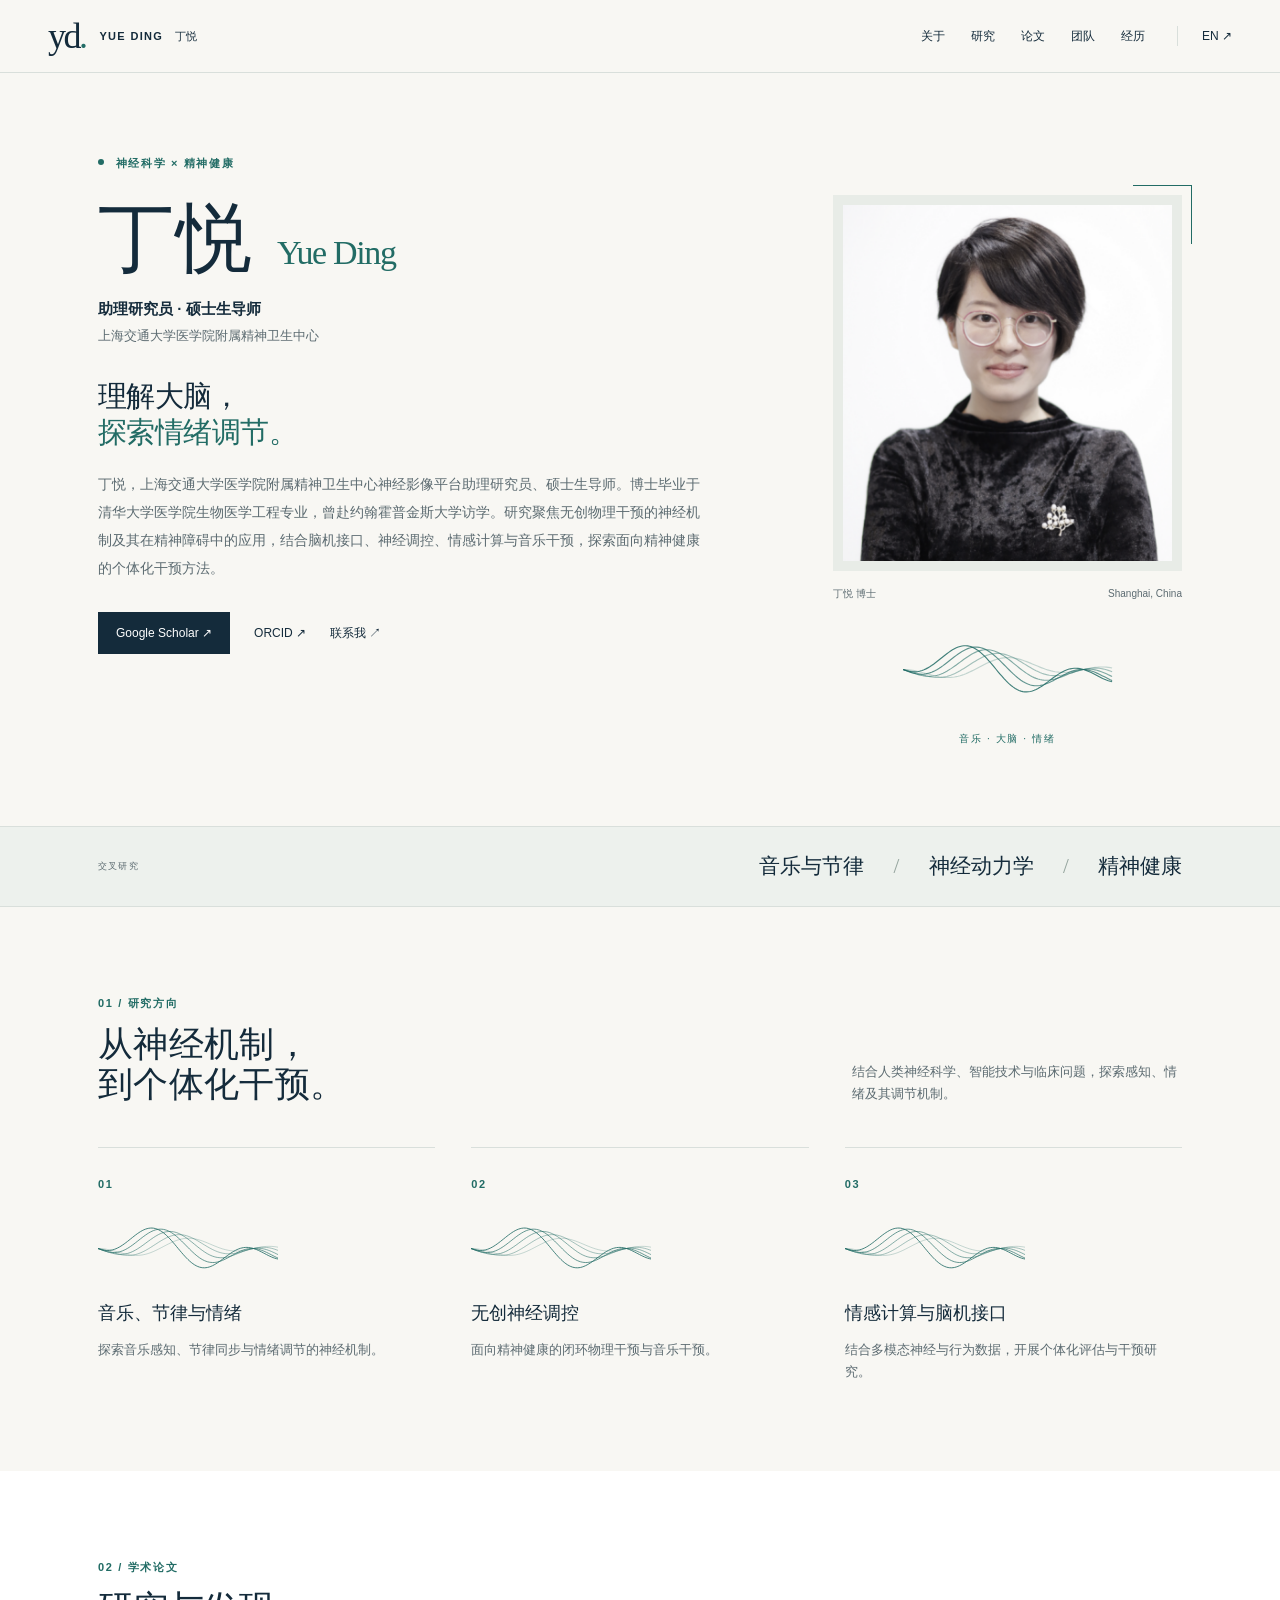
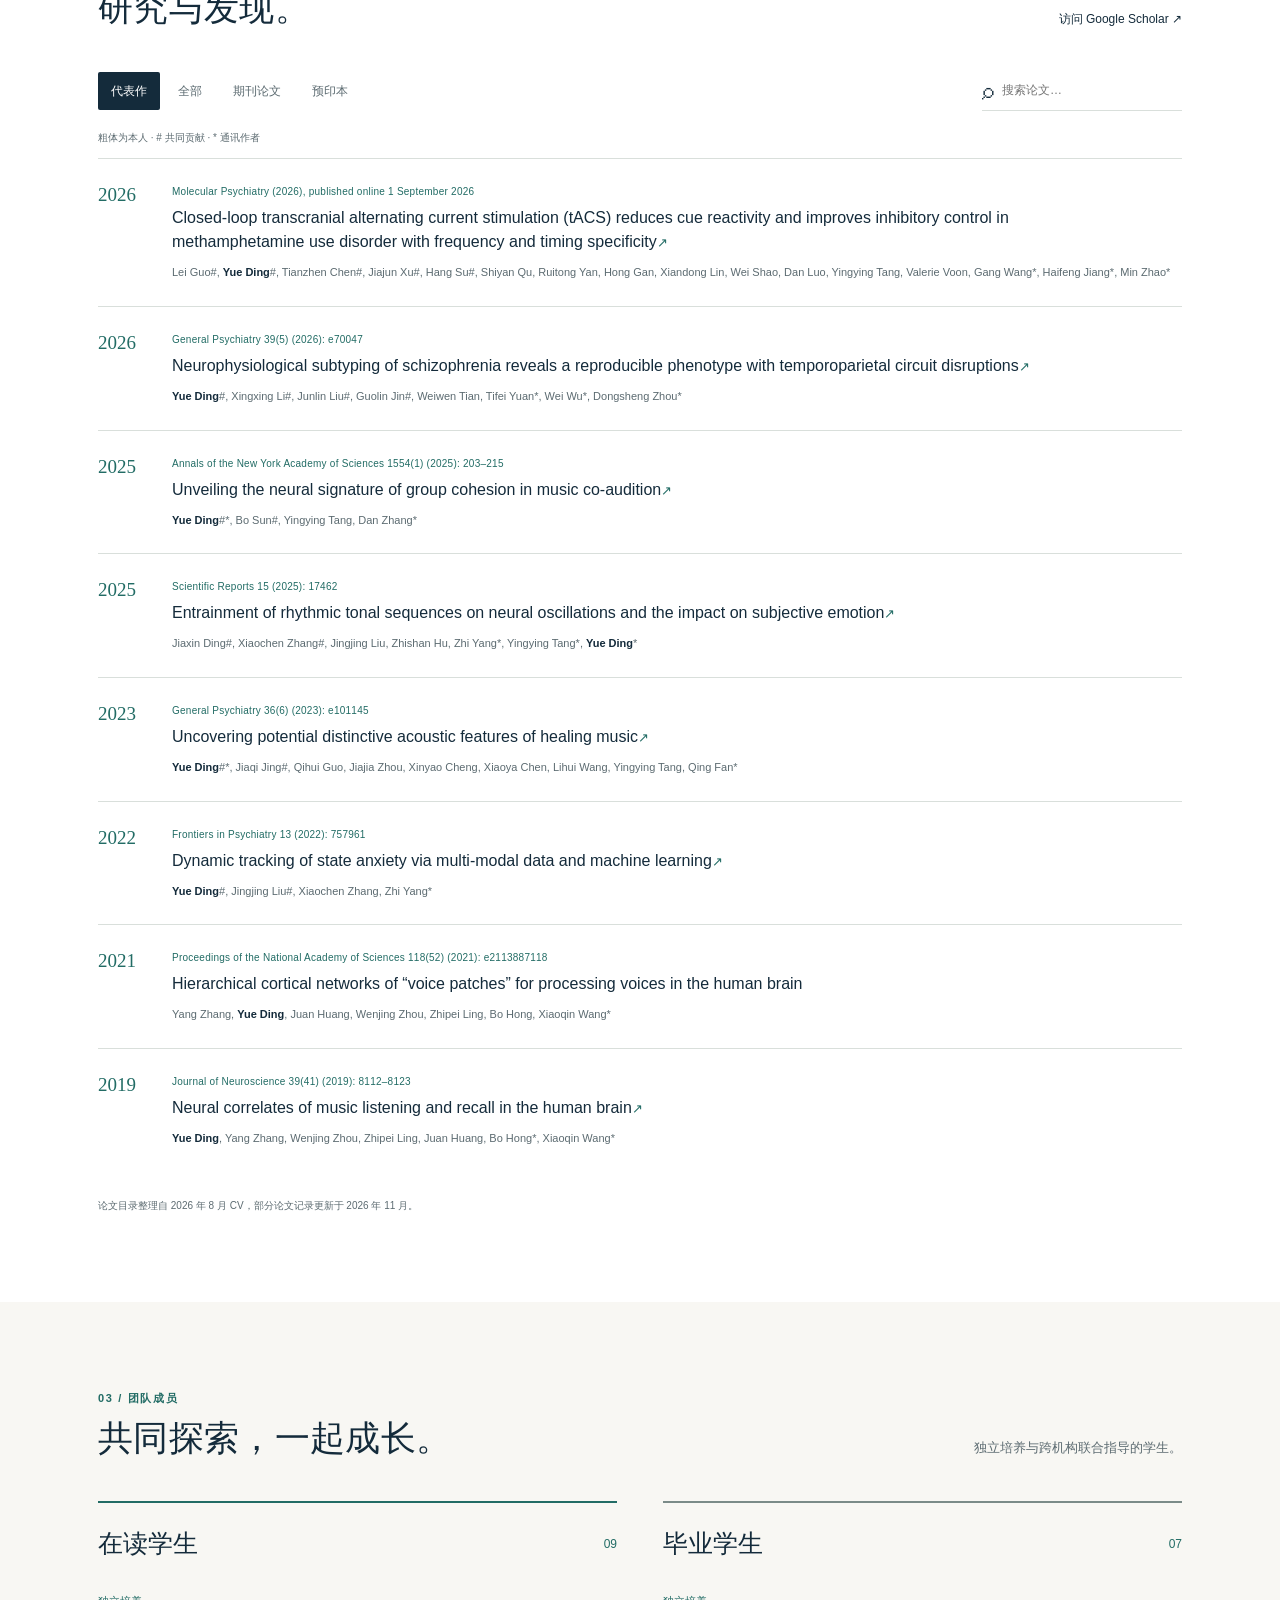
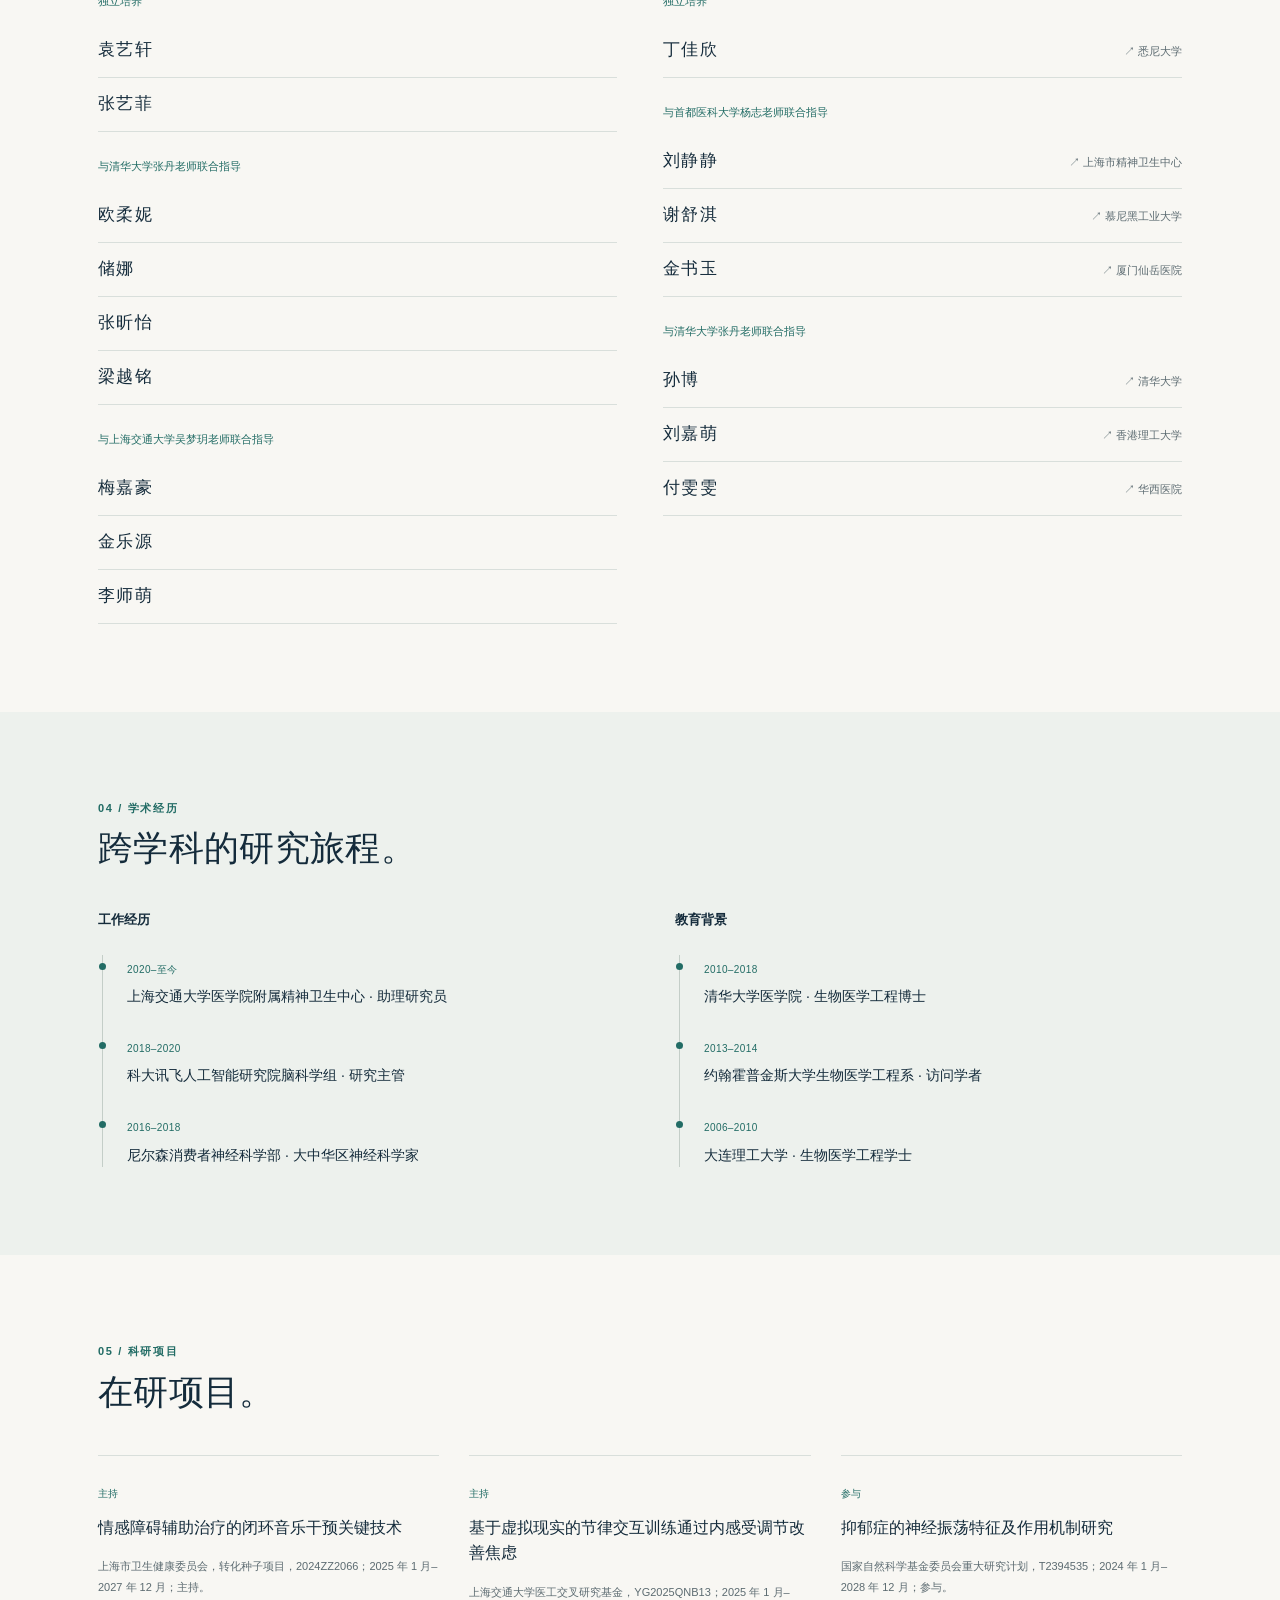
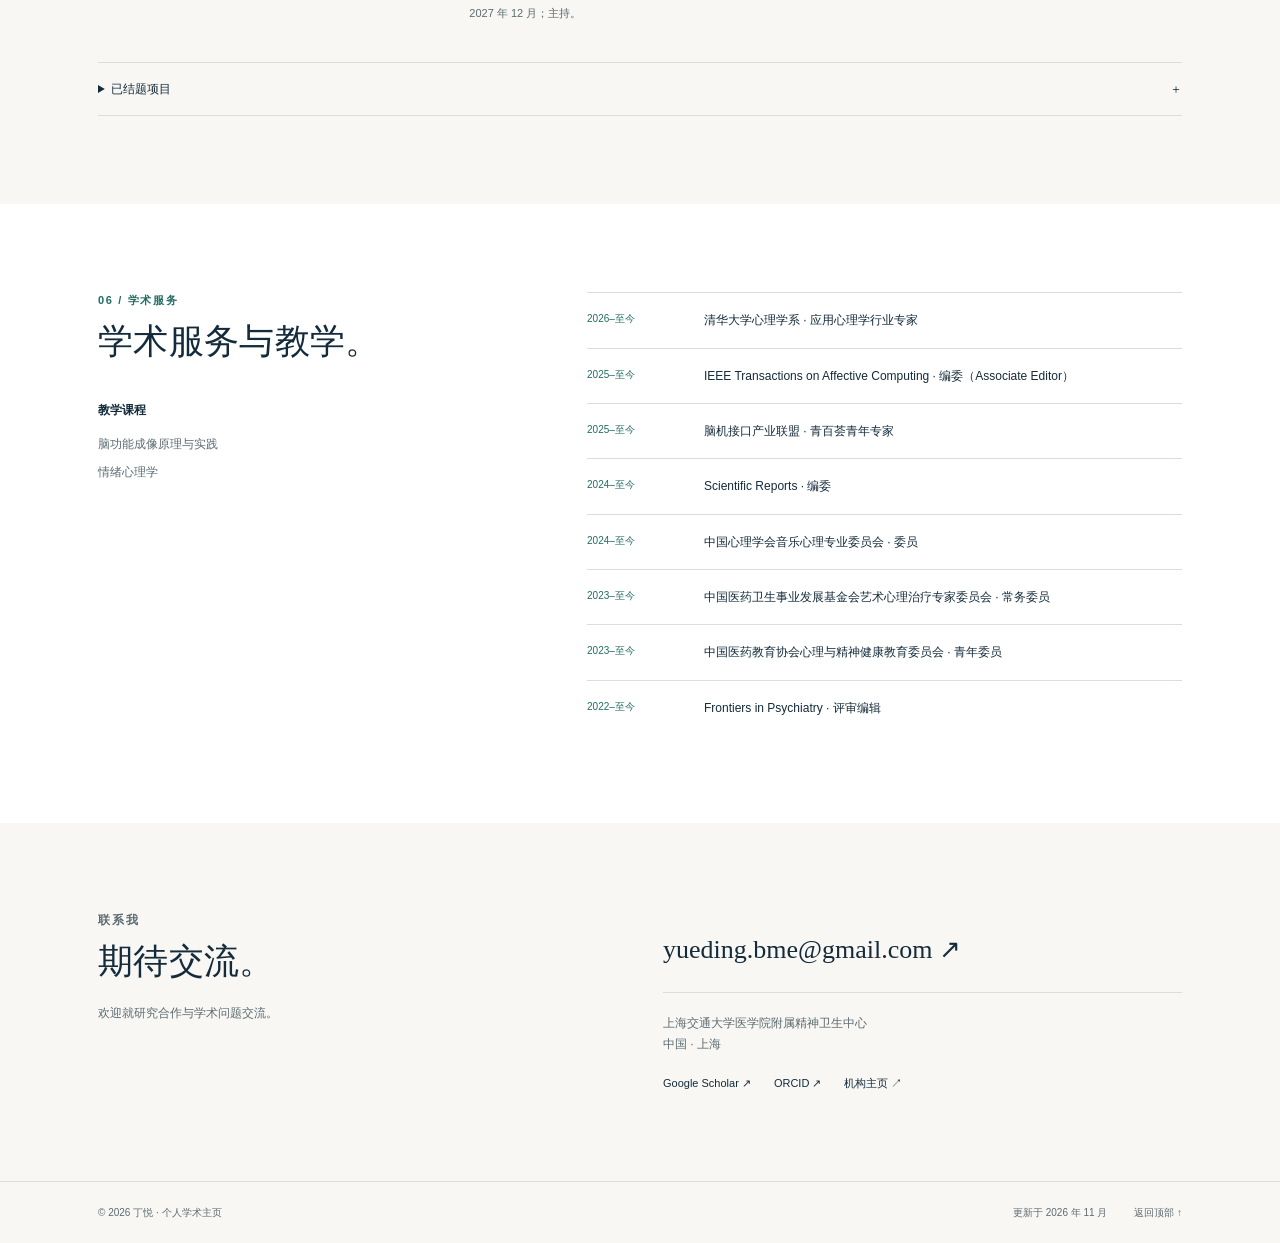
==== zh.html @ 7aea19d3 "Build bilingual academic homepage for Yue Ding" ====
<!doctype html>
<html lang="zh-CN">
<head><meta charset="utf-8"><meta name="viewport" content="width=device-width, initial-scale=1"><meta name="color-scheme" content="light">
<title>丁悦 · 神经科学与精神健康</title>
<meta name="description" content="丁悦，上海交通大学医学院附属精神卫生中心助理研究员、硕士生导师。研究音乐干预、神经调控、情感计算与精神健康。"><meta property="og:title" content="Yue Ding 丁悦 · Neuroscience & Mental Health"><meta property="og:description" content="丁悦，上海交通大学医学院附属精神卫生中心助理研究员、硕士生导师。研究音乐干预、神经调控、情感计算与精神健康。"><meta property="og:type" content="website"><meta property="og:image" content="https://freyating.github.io/assets/portrait.png">
<link rel="canonical" href="https://freyating.github.io/zh.html"><link rel="alternate" hreflang="en" href="https://freyating.github.io/"><link rel="alternate" hreflang="zh-CN" href="https://freyating.github.io/zh.html"><link rel="icon" href="assets/favicon.svg" type="image/svg+xml"><link rel="stylesheet" href="styles.css"><script src="app.js" defer></script></head>
<body><a class="skip" href="#main">跳转到正文</a>
<header class="site-header"><div class="header-inner"><a href="#" class="brand" aria-label="Yue Ding home"><span class="brand-symbol" aria-hidden="true">yd<span>.</span></span><span>YUE DING <span class="brand-cn" lang="zh-CN">丁悦</span></span></a><nav aria-label="主导航"><a href="#about">关于</a><a href="#research">研究</a><a href="#publications">论文</a><a href="#group">团队</a><a href="#experience">经历</a></nav><a class="language" href="index.html" lang="en" aria-label="切换至英文">EN <span aria-hidden="true">↗</span></a></div></header>
<main id="main"><section class="hero wrap" id="about"><div class="hero-copy"><p class="eyebrow"><span class="small-dot"></span> 神经科学 × 精神健康</p><h1>丁悦<span class="name-cn">Yue Ding</span></h1><p class="role">助理研究员 · 硕士生导师</p><p class="affiliation">上海交通大学医学院附属精神卫生中心</p><p class="hero-statement">理解大脑，<br><em>探索情绪调节。</em></p><p class="intro">丁悦，上海交通大学医学院附属精神卫生中心神经影像平台助理研究员、硕士生导师。博士毕业于清华大学医学院生物医学工程专业，曾赴约翰霍普金斯大学访学。研究聚焦无创物理干预的神经机制及其在精神障碍中的应用，结合脑机接口、神经调控、情感计算与音乐干预，探索面向精神健康的个体化干预方法。</p><div class="hero-links"><a class="button primary" href="https://scholar.google.com.hk/citations?user=dxGB4PkAAAAJ&amp;hl=zh-CN" target="_blank" rel="noopener noreferrer">Google Scholar<span aria-hidden="true"> ↗</span></a><a class="text-link" href="https://orcid.org/0000-0003-3662-8265" target="_blank" rel="noopener noreferrer">ORCID<span aria-hidden="true"> ↗</span></a><a class="text-link" href="#contact">联系我 <span aria-hidden="true">↗</span></a></div></div><div class="portrait-column"><div class="portrait-frame"><img src="assets/portrait.png" alt="丁悦个人照片" width="410" height="389" fetchpriority="high"></div><div class="portrait-caption"><span>丁悦 博士</span><span>Shanghai, China</span></div><div class="hero-wave"><svg viewBox="0 0 220 100" fill="none" stroke="currentColor" stroke-width="1.2" aria-hidden="true"><polyline points="0,50.0 2,50.03577720771514 4,50.14253424051206 6,50.31855533229557 8,50.561007447156705 10,50.86597976100986 12,51.22853818170181 14,51.642794165685345 16,52.1019868947259 18,52.59857769417406 20,53.1243554075545 22,53.67055129285339 24,54.2279618759554 26,54.78707808794984 28,55.3382189269672 30,55.87166782298942 32,56.377809846544864 34,56.847267889861804 36,57.27103596208208 38,57.64060777835515 40,57.94809888552672 42,58.18636065385694 44,58.349084573577755 46,58.430895425650796 48,58.427432046048516 50,58.335414570226675 52,58.1526972269199 54,57.87830594550742 56,57.512460246322874 58,57.05657909564478 60,56.513270623830536 62,55.886305823213476 64,55.1805765590172 66,54.402038438724105 68,53.55763929019261 70,52.65523419357846 72,51.703488194143965 74,50.711767989871014 76,49.69002403717041 78,48.648664647881006 80,47.598423759416846 82,46.550224145878595 84,45.51503790003288 86,44.50374605343779 88,43.526999214148326 90,42.59508108820619 92,41.71777671268141 94,40.90424716490785 96,40.16291242559328 98,39.50134396386286 100,38.92616848149377 102,38.44298410338748 104,38.05629013373513 106,37.76943131462697 108,37.584557328509156 110,37.50259808054215 112,37.5232550843414 114,37.645009057656715 116,37.86514361620633 118,38.179784737076425 120,38.58395545075884 122,39.07164501590026 124,39.63589163594634 126,40.26887759471972 128,40.96203552103323 130,41.70616434296559 132,42.491553362437344 134,43.30811277197447 136,44.14550884950701 138,44.9933020048797 140,45.84108581429167 142,46.67862516663453 144,47.4959916588281 146,48.283694415577536 148,49.032804571975625 150,49.7350717441923 152,50.38303092295338 154,50.97009835512789 156,51.49065512874712 158,51.94011734413771 160,52.314991936295804 162,52.61291740869039 164,52.83268894371803 166,52.97426756726075 168,53.03877326135107 170,53.02846213688876 172,52.9466879947323 174,52.79784881537391 176,52.58731892193102 178,52.32136775558007 180,52.00706638418749 182,51.65218303129973 184,51.26506906158456 186,50.854536988254104 188,50.42973217619319 190,50.0 192,49.574750277761964 194,49.16332083830449 196,48.77484209136377 198,48.418104456488585 200,48.10143046765538 202,47.83255330711078 204,47.618503434696386 206,47.46550486904336 208,47.378882546036685 210,47.36298202961531 212,47.421102682329135 214,47.555445220389025 216,47.76707438269372 218,48.055897238142165 220,48.42065744322146" opacity="0.25"/><polyline points="0,50.0 2,50.332656952637926 4,50.738025287404525 6,51.20786554482622 8,51.73287760056223 10,52.30283396528468 12,52.906726092114944 14,53.532921691529 16,54.16933090356331 18,54.80357905622688 20,55.42318364889116 22,56.015733141312865 24,56.569065103631544 26,57.071441290521285 28,57.51171724355798 30,57.87950409924072 32,58.16532038498484 34,58.36073172036866 36,58.45847650413965 38,58.45257585676083 40,58.33842630104494 42,58.11287389680168 44,57.774268796256216 46,57.322499451888895 48,56.759005983713095 50,56.08677249512315 52,55.310298411488574 54,54.43554919978675 56,53.46988710690779 58,52.42198282505093 60,51.30170925119562 62,50.120018750472774 64,48.88880555709328 66,47.62075514828134 68,46.32918260367815 70,45.02786211252669 72,43.73084991159322 74,42.45230302658985 76,41.20629624761672 78,40.00663979405855 80,38.866700116109605 82,37.79922623877018 84,36.816183980315614 86,35.928600271880946 88,35.14641966935295 90,34.47837498504758 92,33.93187377688669 94,33.51290221953833 96,33.22594764813237 98,33.073940813869996 100,33.05821862550816 102,33.178507874906806 104,33.43293016230574 106,33.81802795157027 108,34.32881140116846 110,34.9588253369655 112,35.70023546182259 114,36.54393263813519 116,37.4796538363378 118,38.496118118325086 120,39.581175822723345 122,40.721968941720114 124,41.90510052911933 126,43.11681085846229 128,44.3431579600713 130,45.570200107948594 132,46.78417780237839 134,47.97169280217089 136,49.119881801640354 138,50.216582421066256 140,51.2504892845462 142,52.2112980943853 144,53.08983577464746 146,53.87817494600279 148,54.56973120697542 150,55.15934193024346 152,55.64332553360294 154,56.01952045018355 156,56.287303297906554 158,56.447586030276085 160,56.502792135574055 162,56.45681223552855 164,56.3149397137005 166,56.083787274403974 168,55.77118559128024 170,55.38606544718643 172,54.938324990554804 174,54.43868393480249 176,53.898526703997995 178,53.32973667743021 180,52.74452380595471 182,52.15524796238544 184,51.574240445548 186,51.0136260821374 188,50.48514836189981 190,50.0 192,49.56866124631133 194,49.20074815577666 196,48.904872898368424 198,48.68851802336137 200,48.557926402841126 202,48.5180083661782 204,48.57226730348584 206,48.72274476501982 208,48.969985818467244 210,49.3130251507004 212,49.74939411857079 214,50.2751486685068 216,50.88491776091452 218,51.57197165650871 220,52.32830915149771" opacity="0.4"/><polyline points="0,50.0 2,50.64286044915858 4,51.324208588200676 6,52.029461784427774 8,52.743608213964 10,53.451423844873865 12,54.13769252436066 14,54.78742615585333 16,55.38608195007654 18,55.91977377339458 20,56.37547469629557 22,56.741207963761084 24,57.006223765840325 26,57.16115937889795 28,57.198180473130314 30,57.111101636999116 32,56.895484450761806 34,56.548711745473796 36,56.070037006580506 38,55.46060821813845 40,54.723465790242386 42,53.8635145636987 44,52.88747023761508 46,51.80378091261118 48,50.62252478009738 50,49.355285311942595 52,48.01500561047428 54,46.61582386198264 56,45.17289209390235 58,43.70218066313551 60,42.22027109748118 62,40.74414007121263 64,39.29093741733689 66,37.87776116133527 68,36.52143260309889 70,35.238274474770776 72,34.04389516226648 74,32.95298189790552 76,31.97910571192899 78,31.13454077331918 80,30.43010055740126 82,29.87499305180001 84,29.476696956500593 86,29.240860551478626 88,29.171224600436823 90,29.2695703357361 92,29.53569323201097 94,29.96740292877652 96,30.560549310262054 98,31.309074398504386 100,32.20508936816432 102,33.23897565329282 104,34.399508791941514 106,35.67400334847119 108,37.04847696979975 110,38.50783137448125 112,40.03604784589942 114,41.61639460607049 116,43.23164328721041 118,44.864291596486794 120,46.49678918688946 122,48.111763705025986 124,49.69224398545037 126,51.22187740087583 128,52.68513845776463 130,54.06752584624318 132,55.355745310440945 134,56.53787589806461 136,57.60351737368694 138,58.54391683579739 140,59.35207285966443 142,60.02281579268367 144,60.552863152005884 146,60.94084941147919 148,61.18732981173736 150,61.29475817892654 152,61.26743908932478 154,61.11145506421333 156,60.83456981710829 158,60.44610889928285 160,59.95681939502529 162,59.378710601149834 164,58.724877882077124 166,58.00931211885449 168,57.24669736472203 170,56.45219947862101 172,55.64124862924057 174,54.829318644167586 176,54.03170622033727 178,53.26331301271711 180,52.53843357798694 182,51.87055206945064 184,51.27215045962296 186,50.75453090950263 188,50.32765471060511 190,50.0 192,49.778440192939 194,49.66814479563518 196,49.672503956184194 198,49.79307778862868 200,50.02957116813539 202,50.37983434874509 204,50.83988940386348 206,51.40398213834527 208,52.064658774443686 210,52.812866376747834 212,53.63807565808034 214,54.52842450355383 216,55.470880267718044 218,56.45141864379419 220,57.45521667785808" opacity="0.55"/><polyline points="0,50.0 2,50.81568978279968 4,51.602574156333525 6,52.34316984902648 8,53.02068220961847 10,53.61924961466398 12,54.124175047998456 14,54.52214167520786 16,54.80140945336762 18,54.95199007371136 20,54.96579782896279 22,54.83677432383341 24,54.56098530223015 26,54.13668824322186 28,53.56436977465692 30,52.84675236313158 32,51.988770156230416 34,50.99751427194578 36,49.88214824525898 38,48.65379474740855 40,47.325395083889624 42,45.91154334743199 44,44.42829744707773 46,42.89296954935195 48,41.323898748123064 50,39.74020902228179 52,38.161555741541925 54,36.60786413775291 56,35.0990632699837 58,33.65481907478255 60,32.29427010757922 62,31.03576954697054 64,29.896636951076623 66,28.89292312538388 68,28.039191286253523 70,27.348317485936366 72,26.83131300644661 74,26.497171134500455 76,26.352740401910367 78,26.40262601977304 80,26.64912085531229 82,27.092166902467756 84,27.72934778663539 86,28.555912425918162 88,29.56482955148996 90,30.74687237388644 92,32.09073227583858 94,33.58316002114914 96,35.20913259836853 98,36.95204347266989 100,38.79391370402097 102,40.71562110876833 104,42.69714439888638 106,44.717819031682154 108,46.75660134541188 110,48.79233744518243 112,50.804033240180715 114,52.77112201855202 116,54.67372598033147 118,56.49290823125645 120,58.21091186993727 122,59.81138297598045 124,61.27957452487314 126,62.60252851379478 128,63.76923387752532 130,64.77075810127495 132,65.60035079313457 134,66.25351785812293 136,66.72806531335118 138,67.02411219426163 140,67.14407241966855 142,67.09260590278322 144,66.87653961086778 146,66.50475968201094 148,65.98807609826424 150,65.33906178473158 152,64.571868349161 154,63.70202099147664 156,62.74619539325508 158,61.72197963959752 160,60.647624426901565 162,59.541784966975456 164,58.42325810864366 166,57.31071826097191 168,56.22245571664418 170,55.17612093966247 172,54.18847829888393 174,53.275172599081 176,52.450511585971476 178,51.72726738339434 180,51.116499562461996 182,50.62740224760251 184,50.26717733691448 186,50.040935558628256 188,49.9516267065207 190,50.0 192,50.18459510464318 194,50.50176393178513 196,50.945722916976734 198,51.508635062424034 200,52.18072062350861 202,52.950394929659076 204,53.80443146047552 206,54.72814795410799 208,55.7056130111162 210,56.719870377642486 212,57.75317785049976 214,58.78725754698179 216,59.803554126551326 218,60.78349744216638 220,61.70876603734894" opacity="0.7"/><polyline points="0,50.0 2,50.72555799008822 4,51.3409933359748 6,51.83186454984027 8,52.18568482887874 10,52.392105815002274 12,52.4430716959436 14,52.332941526633974 16,52.058578081747754 18,51.61940200526663 20,51.01741049466004 22,50.25716023941596 24,49.34571481965537 26,48.29255725384301 28,47.10946885861771 30,45.810376042088905 32,44.411167088369936 34,42.92948139973356 36,41.38447403804165 38,39.79655874393547 40,38.18713290611006 42,36.578288199851684 44,34.99251081054467 46,33.45237530138664 48,31.980236273139337 50,30.597921996181455 52,29.326434170974082 54,28.185657892619165 56,27.19408575956871 58,26.368559877557566 60,25.724035270035724 62,25.27336791900764 64,25.02713032912933 66,24.99345713764307 68,25.177922888251207 70,25.583453653812672 72,26.21027373664702 74,27.05588820241896 76,28.11510152044488 78,29.380072096347373 80,30.840401998868927 82,32.48326070788916 84,34.29354125169479 86,36.254046664534656 88,38.345704286365475 90,40.547805050991826 92,42.838264571609024 94,45.19390253862823 96,47.59073669758238 98,50.004287478217655 100,52.40988920223025 102,54.78300370845548 104,57.099532201854224 106,59.336121156807536 108,61.47045818569986 110,63.48155391945275 112,65.35000613572845 114,67.0582426104005 116,68.59073945533831 118,69.934212036686 120,71.07777593815422 122,72.01307583837504 124,72.73438060462149 126,73.23864336130552 128,73.52552576446891 130,73.59738619657587 132,73.45923208276824 134,73.1186370137705 136,72.58562383528243 138,71.87251532255515 140,70.99375449570331 142,69.96569704025683 144,68.80637867296703 146,67.5352606298794 148,66.1729567476128 150,64.74094585566729 152,63.26127339408846 154,61.756246314287615 156,60.24812540932102 158,58.75881925227428 160,57.309583897150006 162,55.92073241615037 164,54.6113582115791 166,53.39907585160165 168,52.29978293936074 170,51.32744623770102 172,50.49391494090318 174,49.80876361484896 176,49.27916692295006 178,48.90980782244899 180,48.702820460202204 182,48.65776852495796 184,48.77165933083691 186,49.0389934207473 188,49.4518489954026 190,50.0 192,50.671066242880485 194,51.450693484824846 196,52.32276102994737 198,53.26961397495335 200,54.27231693789649 202,55.31092579505595 204,56.36477370911414 206,57.41276753677937 208,58.433690562009104 210,59.40650741397263 212,60.31066699802904 214,61.12639929370852 216,61.83500195562594 218,62.419112790321506 220,62.862964372358114" opacity="0.85"/></svg><span>音乐 · 大脑 · 情绪</span></div></div></section>
<div class="research-strip"><div class="wrap"><span>交叉研究</span><p>音乐与节律<i> / </i>神经动力学<i> / </i>精神健康</p></div></div>
<section id="research" class="section wrap"><div class="section-heading"><div><p class="eyebrow">01 / 研究方向</p><h2>从神经机制，<br>到个体化干预。</h2></div><p>结合人类神经科学、智能技术与临床问题，探索感知、情绪及其调节机制。</p></div><div class="themes"><article class="theme"><span class="eyebrow">01</span><svg viewBox="0 0 220 100" fill="none" stroke="currentColor" stroke-width="1.2" aria-hidden="true"><polyline points="0,50.0 2,50.03577720771514 4,50.14253424051206 6,50.31855533229557 8,50.561007447156705 10,50.86597976100986 12,51.22853818170181 14,51.642794165685345 16,52.1019868947259 18,52.59857769417406 20,53.1243554075545 22,53.67055129285339 24,54.2279618759554 26,54.78707808794984 28,55.3382189269672 30,55.87166782298942 32,56.377809846544864 34,56.847267889861804 36,57.27103596208208 38,57.64060777835515 40,57.94809888552672 42,58.18636065385694 44,58.349084573577755 46,58.430895425650796 48,58.427432046048516 50,58.335414570226675 52,58.1526972269199 54,57.87830594550742 56,57.512460246322874 58,57.05657909564478 60,56.513270623830536 62,55.886305823213476 64,55.1805765590172 66,54.402038438724105 68,53.55763929019261 70,52.65523419357846 72,51.703488194143965 74,50.711767989871014 76,49.69002403717041 78,48.648664647881006 80,47.598423759416846 82,46.550224145878595 84,45.51503790003288 86,44.50374605343779 88,43.526999214148326 90,42.59508108820619 92,41.71777671268141 94,40.90424716490785 96,40.16291242559328 98,39.50134396386286 100,38.92616848149377 102,38.44298410338748 104,38.05629013373513 106,37.76943131462697 108,37.584557328509156 110,37.50259808054215 112,37.5232550843414 114,37.645009057656715 116,37.86514361620633 118,38.179784737076425 120,38.58395545075884 122,39.07164501590026 124,39.63589163594634 126,40.26887759471972 128,40.96203552103323 130,41.70616434296559 132,42.491553362437344 134,43.30811277197447 136,44.14550884950701 138,44.9933020048797 140,45.84108581429167 142,46.67862516663453 144,47.4959916588281 146,48.283694415577536 148,49.032804571975625 150,49.7350717441923 152,50.38303092295338 154,50.97009835512789 156,51.49065512874712 158,51.94011734413771 160,52.314991936295804 162,52.61291740869039 164,52.83268894371803 166,52.97426756726075 168,53.03877326135107 170,53.02846213688876 172,52.9466879947323 174,52.79784881537391 176,52.58731892193102 178,52.32136775558007 180,52.00706638418749 182,51.65218303129973 184,51.26506906158456 186,50.854536988254104 188,50.42973217619319 190,50.0 192,49.574750277761964 194,49.16332083830449 196,48.77484209136377 198,48.418104456488585 200,48.10143046765538 202,47.83255330711078 204,47.618503434696386 206,47.46550486904336 208,47.378882546036685 210,47.36298202961531 212,47.421102682329135 214,47.555445220389025 216,47.76707438269372 218,48.055897238142165 220,48.42065744322146" opacity="0.25"/><polyline points="0,50.0 2,50.332656952637926 4,50.738025287404525 6,51.20786554482622 8,51.73287760056223 10,52.30283396528468 12,52.906726092114944 14,53.532921691529 16,54.16933090356331 18,54.80357905622688 20,55.42318364889116 22,56.015733141312865 24,56.569065103631544 26,57.071441290521285 28,57.51171724355798 30,57.87950409924072 32,58.16532038498484 34,58.36073172036866 36,58.45847650413965 38,58.45257585676083 40,58.33842630104494 42,58.11287389680168 44,57.774268796256216 46,57.322499451888895 48,56.759005983713095 50,56.08677249512315 52,55.310298411488574 54,54.43554919978675 56,53.46988710690779 58,52.42198282505093 60,51.30170925119562 62,50.120018750472774 64,48.88880555709328 66,47.62075514828134 68,46.32918260367815 70,45.02786211252669 72,43.73084991159322 74,42.45230302658985 76,41.20629624761672 78,40.00663979405855 80,38.866700116109605 82,37.79922623877018 84,36.816183980315614 86,35.928600271880946 88,35.14641966935295 90,34.47837498504758 92,33.93187377688669 94,33.51290221953833 96,33.22594764813237 98,33.073940813869996 100,33.05821862550816 102,33.178507874906806 104,33.43293016230574 106,33.81802795157027 108,34.32881140116846 110,34.9588253369655 112,35.70023546182259 114,36.54393263813519 116,37.4796538363378 118,38.496118118325086 120,39.581175822723345 122,40.721968941720114 124,41.90510052911933 126,43.11681085846229 128,44.3431579600713 130,45.570200107948594 132,46.78417780237839 134,47.97169280217089 136,49.119881801640354 138,50.216582421066256 140,51.2504892845462 142,52.2112980943853 144,53.08983577464746 146,53.87817494600279 148,54.56973120697542 150,55.15934193024346 152,55.64332553360294 154,56.01952045018355 156,56.287303297906554 158,56.447586030276085 160,56.502792135574055 162,56.45681223552855 164,56.3149397137005 166,56.083787274403974 168,55.77118559128024 170,55.38606544718643 172,54.938324990554804 174,54.43868393480249 176,53.898526703997995 178,53.32973667743021 180,52.74452380595471 182,52.15524796238544 184,51.574240445548 186,51.0136260821374 188,50.48514836189981 190,50.0 192,49.56866124631133 194,49.20074815577666 196,48.904872898368424 198,48.68851802336137 200,48.557926402841126 202,48.5180083661782 204,48.57226730348584 206,48.72274476501982 208,48.969985818467244 210,49.3130251507004 212,49.74939411857079 214,50.2751486685068 216,50.88491776091452 218,51.57197165650871 220,52.32830915149771" opacity="0.4"/><polyline points="0,50.0 2,50.64286044915858 4,51.324208588200676 6,52.029461784427774 8,52.743608213964 10,53.451423844873865 12,54.13769252436066 14,54.78742615585333 16,55.38608195007654 18,55.91977377339458 20,56.37547469629557 22,56.741207963761084 24,57.006223765840325 26,57.16115937889795 28,57.198180473130314 30,57.111101636999116 32,56.895484450761806 34,56.548711745473796 36,56.070037006580506 38,55.46060821813845 40,54.723465790242386 42,53.8635145636987 44,52.88747023761508 46,51.80378091261118 48,50.62252478009738 50,49.355285311942595 52,48.01500561047428 54,46.61582386198264 56,45.17289209390235 58,43.70218066313551 60,42.22027109748118 62,40.74414007121263 64,39.29093741733689 66,37.87776116133527 68,36.52143260309889 70,35.238274474770776 72,34.04389516226648 74,32.95298189790552 76,31.97910571192899 78,31.13454077331918 80,30.43010055740126 82,29.87499305180001 84,29.476696956500593 86,29.240860551478626 88,29.171224600436823 90,29.2695703357361 92,29.53569323201097 94,29.96740292877652 96,30.560549310262054 98,31.309074398504386 100,32.20508936816432 102,33.23897565329282 104,34.399508791941514 106,35.67400334847119 108,37.04847696979975 110,38.50783137448125 112,40.03604784589942 114,41.61639460607049 116,43.23164328721041 118,44.864291596486794 120,46.49678918688946 122,48.111763705025986 124,49.69224398545037 126,51.22187740087583 128,52.68513845776463 130,54.06752584624318 132,55.355745310440945 134,56.53787589806461 136,57.60351737368694 138,58.54391683579739 140,59.35207285966443 142,60.02281579268367 144,60.552863152005884 146,60.94084941147919 148,61.18732981173736 150,61.29475817892654 152,61.26743908932478 154,61.11145506421333 156,60.83456981710829 158,60.44610889928285 160,59.95681939502529 162,59.378710601149834 164,58.724877882077124 166,58.00931211885449 168,57.24669736472203 170,56.45219947862101 172,55.64124862924057 174,54.829318644167586 176,54.03170622033727 178,53.26331301271711 180,52.53843357798694 182,51.87055206945064 184,51.27215045962296 186,50.75453090950263 188,50.32765471060511 190,50.0 192,49.778440192939 194,49.66814479563518 196,49.672503956184194 198,49.79307778862868 200,50.02957116813539 202,50.37983434874509 204,50.83988940386348 206,51.40398213834527 208,52.064658774443686 210,52.812866376747834 212,53.63807565808034 214,54.52842450355383 216,55.470880267718044 218,56.45141864379419 220,57.45521667785808" opacity="0.55"/><polyline points="0,50.0 2,50.81568978279968 4,51.602574156333525 6,52.34316984902648 8,53.02068220961847 10,53.61924961466398 12,54.124175047998456 14,54.52214167520786 16,54.80140945336762 18,54.95199007371136 20,54.96579782896279 22,54.83677432383341 24,54.56098530223015 26,54.13668824322186 28,53.56436977465692 30,52.84675236313158 32,51.988770156230416 34,50.99751427194578 36,49.88214824525898 38,48.65379474740855 40,47.325395083889624 42,45.91154334743199 44,44.42829744707773 46,42.89296954935195 48,41.323898748123064 50,39.74020902228179 52,38.161555741541925 54,36.60786413775291 56,35.0990632699837 58,33.65481907478255 60,32.29427010757922 62,31.03576954697054 64,29.896636951076623 66,28.89292312538388 68,28.039191286253523 70,27.348317485936366 72,26.83131300644661 74,26.497171134500455 76,26.352740401910367 78,26.40262601977304 80,26.64912085531229 82,27.092166902467756 84,27.72934778663539 86,28.555912425918162 88,29.56482955148996 90,30.74687237388644 92,32.09073227583858 94,33.58316002114914 96,35.20913259836853 98,36.95204347266989 100,38.79391370402097 102,40.71562110876833 104,42.69714439888638 106,44.717819031682154 108,46.75660134541188 110,48.79233744518243 112,50.804033240180715 114,52.77112201855202 116,54.67372598033147 118,56.49290823125645 120,58.21091186993727 122,59.81138297598045 124,61.27957452487314 126,62.60252851379478 128,63.76923387752532 130,64.77075810127495 132,65.60035079313457 134,66.25351785812293 136,66.72806531335118 138,67.02411219426163 140,67.14407241966855 142,67.09260590278322 144,66.87653961086778 146,66.50475968201094 148,65.98807609826424 150,65.33906178473158 152,64.571868349161 154,63.70202099147664 156,62.74619539325508 158,61.72197963959752 160,60.647624426901565 162,59.541784966975456 164,58.42325810864366 166,57.31071826097191 168,56.22245571664418 170,55.17612093966247 172,54.18847829888393 174,53.275172599081 176,52.450511585971476 178,51.72726738339434 180,51.116499562461996 182,50.62740224760251 184,50.26717733691448 186,50.040935558628256 188,49.9516267065207 190,50.0 192,50.18459510464318 194,50.50176393178513 196,50.945722916976734 198,51.508635062424034 200,52.18072062350861 202,52.950394929659076 204,53.80443146047552 206,54.72814795410799 208,55.7056130111162 210,56.719870377642486 212,57.75317785049976 214,58.78725754698179 216,59.803554126551326 218,60.78349744216638 220,61.70876603734894" opacity="0.7"/><polyline points="0,50.0 2,50.72555799008822 4,51.3409933359748 6,51.83186454984027 8,52.18568482887874 10,52.392105815002274 12,52.4430716959436 14,52.332941526633974 16,52.058578081747754 18,51.61940200526663 20,51.01741049466004 22,50.25716023941596 24,49.34571481965537 26,48.29255725384301 28,47.10946885861771 30,45.810376042088905 32,44.411167088369936 34,42.92948139973356 36,41.38447403804165 38,39.79655874393547 40,38.18713290611006 42,36.578288199851684 44,34.99251081054467 46,33.45237530138664 48,31.980236273139337 50,30.597921996181455 52,29.326434170974082 54,28.185657892619165 56,27.19408575956871 58,26.368559877557566 60,25.724035270035724 62,25.27336791900764 64,25.02713032912933 66,24.99345713764307 68,25.177922888251207 70,25.583453653812672 72,26.21027373664702 74,27.05588820241896 76,28.11510152044488 78,29.380072096347373 80,30.840401998868927 82,32.48326070788916 84,34.29354125169479 86,36.254046664534656 88,38.345704286365475 90,40.547805050991826 92,42.838264571609024 94,45.19390253862823 96,47.59073669758238 98,50.004287478217655 100,52.40988920223025 102,54.78300370845548 104,57.099532201854224 106,59.336121156807536 108,61.47045818569986 110,63.48155391945275 112,65.35000613572845 114,67.0582426104005 116,68.59073945533831 118,69.934212036686 120,71.07777593815422 122,72.01307583837504 124,72.73438060462149 126,73.23864336130552 128,73.52552576446891 130,73.59738619657587 132,73.45923208276824 134,73.1186370137705 136,72.58562383528243 138,71.87251532255515 140,70.99375449570331 142,69.96569704025683 144,68.80637867296703 146,67.5352606298794 148,66.1729567476128 150,64.74094585566729 152,63.26127339408846 154,61.756246314287615 156,60.24812540932102 158,58.75881925227428 160,57.309583897150006 162,55.92073241615037 164,54.6113582115791 166,53.39907585160165 168,52.29978293936074 170,51.32744623770102 172,50.49391494090318 174,49.80876361484896 176,49.27916692295006 178,48.90980782244899 180,48.702820460202204 182,48.65776852495796 184,48.77165933083691 186,49.0389934207473 188,49.4518489954026 190,50.0 192,50.671066242880485 194,51.450693484824846 196,52.32276102994737 198,53.26961397495335 200,54.27231693789649 202,55.31092579505595 204,56.36477370911414 206,57.41276753677937 208,58.433690562009104 210,59.40650741397263 212,60.31066699802904 214,61.12639929370852 216,61.83500195562594 218,62.419112790321506 220,62.862964372358114" opacity="0.85"/></svg><h3>音乐、节律与情绪</h3><p>探索音乐感知、节律同步与情绪调节的神经机制。</p></article><article class="theme"><span class="eyebrow">02</span><svg viewBox="0 0 220 100" fill="none" stroke="currentColor" stroke-width="1.2" aria-hidden="true"><polyline points="0,50.0 2,50.03577720771514 4,50.14253424051206 6,50.31855533229557 8,50.561007447156705 10,50.86597976100986 12,51.22853818170181 14,51.642794165685345 16,52.1019868947259 18,52.59857769417406 20,53.1243554075545 22,53.67055129285339 24,54.2279618759554 26,54.78707808794984 28,55.3382189269672 30,55.87166782298942 32,56.377809846544864 34,56.847267889861804 36,57.27103596208208 38,57.64060777835515 40,57.94809888552672 42,58.18636065385694 44,58.349084573577755 46,58.430895425650796 48,58.427432046048516 50,58.335414570226675 52,58.1526972269199 54,57.87830594550742 56,57.512460246322874 58,57.05657909564478 60,56.513270623830536 62,55.886305823213476 64,55.1805765590172 66,54.402038438724105 68,53.55763929019261 70,52.65523419357846 72,51.703488194143965 74,50.711767989871014 76,49.69002403717041 78,48.648664647881006 80,47.598423759416846 82,46.550224145878595 84,45.51503790003288 86,44.50374605343779 88,43.526999214148326 90,42.59508108820619 92,41.71777671268141 94,40.90424716490785 96,40.16291242559328 98,39.50134396386286 100,38.92616848149377 102,38.44298410338748 104,38.05629013373513 106,37.76943131462697 108,37.584557328509156 110,37.50259808054215 112,37.5232550843414 114,37.645009057656715 116,37.86514361620633 118,38.179784737076425 120,38.58395545075884 122,39.07164501590026 124,39.63589163594634 126,40.26887759471972 128,40.96203552103323 130,41.70616434296559 132,42.491553362437344 134,43.30811277197447 136,44.14550884950701 138,44.9933020048797 140,45.84108581429167 142,46.67862516663453 144,47.4959916588281 146,48.283694415577536 148,49.032804571975625 150,49.7350717441923 152,50.38303092295338 154,50.97009835512789 156,51.49065512874712 158,51.94011734413771 160,52.314991936295804 162,52.61291740869039 164,52.83268894371803 166,52.97426756726075 168,53.03877326135107 170,53.02846213688876 172,52.9466879947323 174,52.79784881537391 176,52.58731892193102 178,52.32136775558007 180,52.00706638418749 182,51.65218303129973 184,51.26506906158456 186,50.854536988254104 188,50.42973217619319 190,50.0 192,49.574750277761964 194,49.16332083830449 196,48.77484209136377 198,48.418104456488585 200,48.10143046765538 202,47.83255330711078 204,47.618503434696386 206,47.46550486904336 208,47.378882546036685 210,47.36298202961531 212,47.421102682329135 214,47.555445220389025 216,47.76707438269372 218,48.055897238142165 220,48.42065744322146" opacity="0.25"/><polyline points="0,50.0 2,50.332656952637926 4,50.738025287404525 6,51.20786554482622 8,51.73287760056223 10,52.30283396528468 12,52.906726092114944 14,53.532921691529 16,54.16933090356331 18,54.80357905622688 20,55.42318364889116 22,56.015733141312865 24,56.569065103631544 26,57.071441290521285 28,57.51171724355798 30,57.87950409924072 32,58.16532038498484 34,58.36073172036866 36,58.45847650413965 38,58.45257585676083 40,58.33842630104494 42,58.11287389680168 44,57.774268796256216 46,57.322499451888895 48,56.759005983713095 50,56.08677249512315 52,55.310298411488574 54,54.43554919978675 56,53.46988710690779 58,52.42198282505093 60,51.30170925119562 62,50.120018750472774 64,48.88880555709328 66,47.62075514828134 68,46.32918260367815 70,45.02786211252669 72,43.73084991159322 74,42.45230302658985 76,41.20629624761672 78,40.00663979405855 80,38.866700116109605 82,37.79922623877018 84,36.816183980315614 86,35.928600271880946 88,35.14641966935295 90,34.47837498504758 92,33.93187377688669 94,33.51290221953833 96,33.22594764813237 98,33.073940813869996 100,33.05821862550816 102,33.178507874906806 104,33.43293016230574 106,33.81802795157027 108,34.32881140116846 110,34.9588253369655 112,35.70023546182259 114,36.54393263813519 116,37.4796538363378 118,38.496118118325086 120,39.581175822723345 122,40.721968941720114 124,41.90510052911933 126,43.11681085846229 128,44.3431579600713 130,45.570200107948594 132,46.78417780237839 134,47.97169280217089 136,49.119881801640354 138,50.216582421066256 140,51.2504892845462 142,52.2112980943853 144,53.08983577464746 146,53.87817494600279 148,54.56973120697542 150,55.15934193024346 152,55.64332553360294 154,56.01952045018355 156,56.287303297906554 158,56.447586030276085 160,56.502792135574055 162,56.45681223552855 164,56.3149397137005 166,56.083787274403974 168,55.77118559128024 170,55.38606544718643 172,54.938324990554804 174,54.43868393480249 176,53.898526703997995 178,53.32973667743021 180,52.74452380595471 182,52.15524796238544 184,51.574240445548 186,51.0136260821374 188,50.48514836189981 190,50.0 192,49.56866124631133 194,49.20074815577666 196,48.904872898368424 198,48.68851802336137 200,48.557926402841126 202,48.5180083661782 204,48.57226730348584 206,48.72274476501982 208,48.969985818467244 210,49.3130251507004 212,49.74939411857079 214,50.2751486685068 216,50.88491776091452 218,51.57197165650871 220,52.32830915149771" opacity="0.4"/><polyline points="0,50.0 2,50.64286044915858 4,51.324208588200676 6,52.029461784427774 8,52.743608213964 10,53.451423844873865 12,54.13769252436066 14,54.78742615585333 16,55.38608195007654 18,55.91977377339458 20,56.37547469629557 22,56.741207963761084 24,57.006223765840325 26,57.16115937889795 28,57.198180473130314 30,57.111101636999116 32,56.895484450761806 34,56.548711745473796 36,56.070037006580506 38,55.46060821813845 40,54.723465790242386 42,53.8635145636987 44,52.88747023761508 46,51.80378091261118 48,50.62252478009738 50,49.355285311942595 52,48.01500561047428 54,46.61582386198264 56,45.17289209390235 58,43.70218066313551 60,42.22027109748118 62,40.74414007121263 64,39.29093741733689 66,37.87776116133527 68,36.52143260309889 70,35.238274474770776 72,34.04389516226648 74,32.95298189790552 76,31.97910571192899 78,31.13454077331918 80,30.43010055740126 82,29.87499305180001 84,29.476696956500593 86,29.240860551478626 88,29.171224600436823 90,29.2695703357361 92,29.53569323201097 94,29.96740292877652 96,30.560549310262054 98,31.309074398504386 100,32.20508936816432 102,33.23897565329282 104,34.399508791941514 106,35.67400334847119 108,37.04847696979975 110,38.50783137448125 112,40.03604784589942 114,41.61639460607049 116,43.23164328721041 118,44.864291596486794 120,46.49678918688946 122,48.111763705025986 124,49.69224398545037 126,51.22187740087583 128,52.68513845776463 130,54.06752584624318 132,55.355745310440945 134,56.53787589806461 136,57.60351737368694 138,58.54391683579739 140,59.35207285966443 142,60.02281579268367 144,60.552863152005884 146,60.94084941147919 148,61.18732981173736 150,61.29475817892654 152,61.26743908932478 154,61.11145506421333 156,60.83456981710829 158,60.44610889928285 160,59.95681939502529 162,59.378710601149834 164,58.724877882077124 166,58.00931211885449 168,57.24669736472203 170,56.45219947862101 172,55.64124862924057 174,54.829318644167586 176,54.03170622033727 178,53.26331301271711 180,52.53843357798694 182,51.87055206945064 184,51.27215045962296 186,50.75453090950263 188,50.32765471060511 190,50.0 192,49.778440192939 194,49.66814479563518 196,49.672503956184194 198,49.79307778862868 200,50.02957116813539 202,50.37983434874509 204,50.83988940386348 206,51.40398213834527 208,52.064658774443686 210,52.812866376747834 212,53.63807565808034 214,54.52842450355383 216,55.470880267718044 218,56.45141864379419 220,57.45521667785808" opacity="0.55"/><polyline points="0,50.0 2,50.81568978279968 4,51.602574156333525 6,52.34316984902648 8,53.02068220961847 10,53.61924961466398 12,54.124175047998456 14,54.52214167520786 16,54.80140945336762 18,54.95199007371136 20,54.96579782896279 22,54.83677432383341 24,54.56098530223015 26,54.13668824322186 28,53.56436977465692 30,52.84675236313158 32,51.988770156230416 34,50.99751427194578 36,49.88214824525898 38,48.65379474740855 40,47.325395083889624 42,45.91154334743199 44,44.42829744707773 46,42.89296954935195 48,41.323898748123064 50,39.74020902228179 52,38.161555741541925 54,36.60786413775291 56,35.0990632699837 58,33.65481907478255 60,32.29427010757922 62,31.03576954697054 64,29.896636951076623 66,28.89292312538388 68,28.039191286253523 70,27.348317485936366 72,26.83131300644661 74,26.497171134500455 76,26.352740401910367 78,26.40262601977304 80,26.64912085531229 82,27.092166902467756 84,27.72934778663539 86,28.555912425918162 88,29.56482955148996 90,30.74687237388644 92,32.09073227583858 94,33.58316002114914 96,35.20913259836853 98,36.95204347266989 100,38.79391370402097 102,40.71562110876833 104,42.69714439888638 106,44.717819031682154 108,46.75660134541188 110,48.79233744518243 112,50.804033240180715 114,52.77112201855202 116,54.67372598033147 118,56.49290823125645 120,58.21091186993727 122,59.81138297598045 124,61.27957452487314 126,62.60252851379478 128,63.76923387752532 130,64.77075810127495 132,65.60035079313457 134,66.25351785812293 136,66.72806531335118 138,67.02411219426163 140,67.14407241966855 142,67.09260590278322 144,66.87653961086778 146,66.50475968201094 148,65.98807609826424 150,65.33906178473158 152,64.571868349161 154,63.70202099147664 156,62.74619539325508 158,61.72197963959752 160,60.647624426901565 162,59.541784966975456 164,58.42325810864366 166,57.31071826097191 168,56.22245571664418 170,55.17612093966247 172,54.18847829888393 174,53.275172599081 176,52.450511585971476 178,51.72726738339434 180,51.116499562461996 182,50.62740224760251 184,50.26717733691448 186,50.040935558628256 188,49.9516267065207 190,50.0 192,50.18459510464318 194,50.50176393178513 196,50.945722916976734 198,51.508635062424034 200,52.18072062350861 202,52.950394929659076 204,53.80443146047552 206,54.72814795410799 208,55.7056130111162 210,56.719870377642486 212,57.75317785049976 214,58.78725754698179 216,59.803554126551326 218,60.78349744216638 220,61.70876603734894" opacity="0.7"/><polyline points="0,50.0 2,50.72555799008822 4,51.3409933359748 6,51.83186454984027 8,52.18568482887874 10,52.392105815002274 12,52.4430716959436 14,52.332941526633974 16,52.058578081747754 18,51.61940200526663 20,51.01741049466004 22,50.25716023941596 24,49.34571481965537 26,48.29255725384301 28,47.10946885861771 30,45.810376042088905 32,44.411167088369936 34,42.92948139973356 36,41.38447403804165 38,39.79655874393547 40,38.18713290611006 42,36.578288199851684 44,34.99251081054467 46,33.45237530138664 48,31.980236273139337 50,30.597921996181455 52,29.326434170974082 54,28.185657892619165 56,27.19408575956871 58,26.368559877557566 60,25.724035270035724 62,25.27336791900764 64,25.02713032912933 66,24.99345713764307 68,25.177922888251207 70,25.583453653812672 72,26.21027373664702 74,27.05588820241896 76,28.11510152044488 78,29.380072096347373 80,30.840401998868927 82,32.48326070788916 84,34.29354125169479 86,36.254046664534656 88,38.345704286365475 90,40.547805050991826 92,42.838264571609024 94,45.19390253862823 96,47.59073669758238 98,50.004287478217655 100,52.40988920223025 102,54.78300370845548 104,57.099532201854224 106,59.336121156807536 108,61.47045818569986 110,63.48155391945275 112,65.35000613572845 114,67.0582426104005 116,68.59073945533831 118,69.934212036686 120,71.07777593815422 122,72.01307583837504 124,72.73438060462149 126,73.23864336130552 128,73.52552576446891 130,73.59738619657587 132,73.45923208276824 134,73.1186370137705 136,72.58562383528243 138,71.87251532255515 140,70.99375449570331 142,69.96569704025683 144,68.80637867296703 146,67.5352606298794 148,66.1729567476128 150,64.74094585566729 152,63.26127339408846 154,61.756246314287615 156,60.24812540932102 158,58.75881925227428 160,57.309583897150006 162,55.92073241615037 164,54.6113582115791 166,53.39907585160165 168,52.29978293936074 170,51.32744623770102 172,50.49391494090318 174,49.80876361484896 176,49.27916692295006 178,48.90980782244899 180,48.702820460202204 182,48.65776852495796 184,48.77165933083691 186,49.0389934207473 188,49.4518489954026 190,50.0 192,50.671066242880485 194,51.450693484824846 196,52.32276102994737 198,53.26961397495335 200,54.27231693789649 202,55.31092579505595 204,56.36477370911414 206,57.41276753677937 208,58.433690562009104 210,59.40650741397263 212,60.31066699802904 214,61.12639929370852 216,61.83500195562594 218,62.419112790321506 220,62.862964372358114" opacity="0.85"/></svg><h3>无创神经调控</h3><p>面向精神健康的闭环物理干预与音乐干预。</p></article><article class="theme"><span class="eyebrow">03</span><svg viewBox="0 0 220 100" fill="none" stroke="currentColor" stroke-width="1.2" aria-hidden="true"><polyline points="0,50.0 2,50.03577720771514 4,50.14253424051206 6,50.31855533229557 8,50.561007447156705 10,50.86597976100986 12,51.22853818170181 14,51.642794165685345 16,52.1019868947259 18,52.59857769417406 20,53.1243554075545 22,53.67055129285339 24,54.2279618759554 26,54.78707808794984 28,55.3382189269672 30,55.87166782298942 32,56.377809846544864 34,56.847267889861804 36,57.27103596208208 38,57.64060777835515 40,57.94809888552672 42,58.18636065385694 44,58.349084573577755 46,58.430895425650796 48,58.427432046048516 50,58.335414570226675 52,58.1526972269199 54,57.87830594550742 56,57.512460246322874 58,57.05657909564478 60,56.513270623830536 62,55.886305823213476 64,55.1805765590172 66,54.402038438724105 68,53.55763929019261 70,52.65523419357846 72,51.703488194143965 74,50.711767989871014 76,49.69002403717041 78,48.648664647881006 80,47.598423759416846 82,46.550224145878595 84,45.51503790003288 86,44.50374605343779 88,43.526999214148326 90,42.59508108820619 92,41.71777671268141 94,40.90424716490785 96,40.16291242559328 98,39.50134396386286 100,38.92616848149377 102,38.44298410338748 104,38.05629013373513 106,37.76943131462697 108,37.584557328509156 110,37.50259808054215 112,37.5232550843414 114,37.645009057656715 116,37.86514361620633 118,38.179784737076425 120,38.58395545075884 122,39.07164501590026 124,39.63589163594634 126,40.26887759471972 128,40.96203552103323 130,41.70616434296559 132,42.491553362437344 134,43.30811277197447 136,44.14550884950701 138,44.9933020048797 140,45.84108581429167 142,46.67862516663453 144,47.4959916588281 146,48.283694415577536 148,49.032804571975625 150,49.7350717441923 152,50.38303092295338 154,50.97009835512789 156,51.49065512874712 158,51.94011734413771 160,52.314991936295804 162,52.61291740869039 164,52.83268894371803 166,52.97426756726075 168,53.03877326135107 170,53.02846213688876 172,52.9466879947323 174,52.79784881537391 176,52.58731892193102 178,52.32136775558007 180,52.00706638418749 182,51.65218303129973 184,51.26506906158456 186,50.854536988254104 188,50.42973217619319 190,50.0 192,49.574750277761964 194,49.16332083830449 196,48.77484209136377 198,48.418104456488585 200,48.10143046765538 202,47.83255330711078 204,47.618503434696386 206,47.46550486904336 208,47.378882546036685 210,47.36298202961531 212,47.421102682329135 214,47.555445220389025 216,47.76707438269372 218,48.055897238142165 220,48.42065744322146" opacity="0.25"/><polyline points="0,50.0 2,50.332656952637926 4,50.738025287404525 6,51.20786554482622 8,51.73287760056223 10,52.30283396528468 12,52.906726092114944 14,53.532921691529 16,54.16933090356331 18,54.80357905622688 20,55.42318364889116 22,56.015733141312865 24,56.569065103631544 26,57.071441290521285 28,57.51171724355798 30,57.87950409924072 32,58.16532038498484 34,58.36073172036866 36,58.45847650413965 38,58.45257585676083 40,58.33842630104494 42,58.11287389680168 44,57.774268796256216 46,57.322499451888895 48,56.759005983713095 50,56.08677249512315 52,55.310298411488574 54,54.43554919978675 56,53.46988710690779 58,52.42198282505093 60,51.30170925119562 62,50.120018750472774 64,48.88880555709328 66,47.62075514828134 68,46.32918260367815 70,45.02786211252669 72,43.73084991159322 74,42.45230302658985 76,41.20629624761672 78,40.00663979405855 80,38.866700116109605 82,37.79922623877018 84,36.816183980315614 86,35.928600271880946 88,35.14641966935295 90,34.47837498504758 92,33.93187377688669 94,33.51290221953833 96,33.22594764813237 98,33.073940813869996 100,33.05821862550816 102,33.178507874906806 104,33.43293016230574 106,33.81802795157027 108,34.32881140116846 110,34.9588253369655 112,35.70023546182259 114,36.54393263813519 116,37.4796538363378 118,38.496118118325086 120,39.581175822723345 122,40.721968941720114 124,41.90510052911933 126,43.11681085846229 128,44.3431579600713 130,45.570200107948594 132,46.78417780237839 134,47.97169280217089 136,49.119881801640354 138,50.216582421066256 140,51.2504892845462 142,52.2112980943853 144,53.08983577464746 146,53.87817494600279 148,54.56973120697542 150,55.15934193024346 152,55.64332553360294 154,56.01952045018355 156,56.287303297906554 158,56.447586030276085 160,56.502792135574055 162,56.45681223552855 164,56.3149397137005 166,56.083787274403974 168,55.77118559128024 170,55.38606544718643 172,54.938324990554804 174,54.43868393480249 176,53.898526703997995 178,53.32973667743021 180,52.74452380595471 182,52.15524796238544 184,51.574240445548 186,51.0136260821374 188,50.48514836189981 190,50.0 192,49.56866124631133 194,49.20074815577666 196,48.904872898368424 198,48.68851802336137 200,48.557926402841126 202,48.5180083661782 204,48.57226730348584 206,48.72274476501982 208,48.969985818467244 210,49.3130251507004 212,49.74939411857079 214,50.2751486685068 216,50.88491776091452 218,51.57197165650871 220,52.32830915149771" opacity="0.4"/><polyline points="0,50.0 2,50.64286044915858 4,51.324208588200676 6,52.029461784427774 8,52.743608213964 10,53.451423844873865 12,54.13769252436066 14,54.78742615585333 16,55.38608195007654 18,55.91977377339458 20,56.37547469629557 22,56.741207963761084 24,57.006223765840325 26,57.16115937889795 28,57.198180473130314 30,57.111101636999116 32,56.895484450761806 34,56.548711745473796 36,56.070037006580506 38,55.46060821813845 40,54.723465790242386 42,53.8635145636987 44,52.88747023761508 46,51.80378091261118 48,50.62252478009738 50,49.355285311942595 52,48.01500561047428 54,46.61582386198264 56,45.17289209390235 58,43.70218066313551 60,42.22027109748118 62,40.74414007121263 64,39.29093741733689 66,37.87776116133527 68,36.52143260309889 70,35.238274474770776 72,34.04389516226648 74,32.95298189790552 76,31.97910571192899 78,31.13454077331918 80,30.43010055740126 82,29.87499305180001 84,29.476696956500593 86,29.240860551478626 88,29.171224600436823 90,29.2695703357361 92,29.53569323201097 94,29.96740292877652 96,30.560549310262054 98,31.309074398504386 100,32.20508936816432 102,33.23897565329282 104,34.399508791941514 106,35.67400334847119 108,37.04847696979975 110,38.50783137448125 112,40.03604784589942 114,41.61639460607049 116,43.23164328721041 118,44.864291596486794 120,46.49678918688946 122,48.111763705025986 124,49.69224398545037 126,51.22187740087583 128,52.68513845776463 130,54.06752584624318 132,55.355745310440945 134,56.53787589806461 136,57.60351737368694 138,58.54391683579739 140,59.35207285966443 142,60.02281579268367 144,60.552863152005884 146,60.94084941147919 148,61.18732981173736 150,61.29475817892654 152,61.26743908932478 154,61.11145506421333 156,60.83456981710829 158,60.44610889928285 160,59.95681939502529 162,59.378710601149834 164,58.724877882077124 166,58.00931211885449 168,57.24669736472203 170,56.45219947862101 172,55.64124862924057 174,54.829318644167586 176,54.03170622033727 178,53.26331301271711 180,52.53843357798694 182,51.87055206945064 184,51.27215045962296 186,50.75453090950263 188,50.32765471060511 190,50.0 192,49.778440192939 194,49.66814479563518 196,49.672503956184194 198,49.79307778862868 200,50.02957116813539 202,50.37983434874509 204,50.83988940386348 206,51.40398213834527 208,52.064658774443686 210,52.812866376747834 212,53.63807565808034 214,54.52842450355383 216,55.470880267718044 218,56.45141864379419 220,57.45521667785808" opacity="0.55"/><polyline points="0,50.0 2,50.81568978279968 4,51.602574156333525 6,52.34316984902648 8,53.02068220961847 10,53.61924961466398 12,54.124175047998456 14,54.52214167520786 16,54.80140945336762 18,54.95199007371136 20,54.96579782896279 22,54.83677432383341 24,54.56098530223015 26,54.13668824322186 28,53.56436977465692 30,52.84675236313158 32,51.988770156230416 34,50.99751427194578 36,49.88214824525898 38,48.65379474740855 40,47.325395083889624 42,45.91154334743199 44,44.42829744707773 46,42.89296954935195 48,41.323898748123064 50,39.74020902228179 52,38.161555741541925 54,36.60786413775291 56,35.0990632699837 58,33.65481907478255 60,32.29427010757922 62,31.03576954697054 64,29.896636951076623 66,28.89292312538388 68,28.039191286253523 70,27.348317485936366 72,26.83131300644661 74,26.497171134500455 76,26.352740401910367 78,26.40262601977304 80,26.64912085531229 82,27.092166902467756 84,27.72934778663539 86,28.555912425918162 88,29.56482955148996 90,30.74687237388644 92,32.09073227583858 94,33.58316002114914 96,35.20913259836853 98,36.95204347266989 100,38.79391370402097 102,40.71562110876833 104,42.69714439888638 106,44.717819031682154 108,46.75660134541188 110,48.79233744518243 112,50.804033240180715 114,52.77112201855202 116,54.67372598033147 118,56.49290823125645 120,58.21091186993727 122,59.81138297598045 124,61.27957452487314 126,62.60252851379478 128,63.76923387752532 130,64.77075810127495 132,65.60035079313457 134,66.25351785812293 136,66.72806531335118 138,67.02411219426163 140,67.14407241966855 142,67.09260590278322 144,66.87653961086778 146,66.50475968201094 148,65.98807609826424 150,65.33906178473158 152,64.571868349161 154,63.70202099147664 156,62.74619539325508 158,61.72197963959752 160,60.647624426901565 162,59.541784966975456 164,58.42325810864366 166,57.31071826097191 168,56.22245571664418 170,55.17612093966247 172,54.18847829888393 174,53.275172599081 176,52.450511585971476 178,51.72726738339434 180,51.116499562461996 182,50.62740224760251 184,50.26717733691448 186,50.040935558628256 188,49.9516267065207 190,50.0 192,50.18459510464318 194,50.50176393178513 196,50.945722916976734 198,51.508635062424034 200,52.18072062350861 202,52.950394929659076 204,53.80443146047552 206,54.72814795410799 208,55.7056130111162 210,56.719870377642486 212,57.75317785049976 214,58.78725754698179 216,59.803554126551326 218,60.78349744216638 220,61.70876603734894" opacity="0.7"/><polyline points="0,50.0 2,50.72555799008822 4,51.3409933359748 6,51.83186454984027 8,52.18568482887874 10,52.392105815002274 12,52.4430716959436 14,52.332941526633974 16,52.058578081747754 18,51.61940200526663 20,51.01741049466004 22,50.25716023941596 24,49.34571481965537 26,48.29255725384301 28,47.10946885861771 30,45.810376042088905 32,44.411167088369936 34,42.92948139973356 36,41.38447403804165 38,39.79655874393547 40,38.18713290611006 42,36.578288199851684 44,34.99251081054467 46,33.45237530138664 48,31.980236273139337 50,30.597921996181455 52,29.326434170974082 54,28.185657892619165 56,27.19408575956871 58,26.368559877557566 60,25.724035270035724 62,25.27336791900764 64,25.02713032912933 66,24.99345713764307 68,25.177922888251207 70,25.583453653812672 72,26.21027373664702 74,27.05588820241896 76,28.11510152044488 78,29.380072096347373 80,30.840401998868927 82,32.48326070788916 84,34.29354125169479 86,36.254046664534656 88,38.345704286365475 90,40.547805050991826 92,42.838264571609024 94,45.19390253862823 96,47.59073669758238 98,50.004287478217655 100,52.40988920223025 102,54.78300370845548 104,57.099532201854224 106,59.336121156807536 108,61.47045818569986 110,63.48155391945275 112,65.35000613572845 114,67.0582426104005 116,68.59073945533831 118,69.934212036686 120,71.07777593815422 122,72.01307583837504 124,72.73438060462149 126,73.23864336130552 128,73.52552576446891 130,73.59738619657587 132,73.45923208276824 134,73.1186370137705 136,72.58562383528243 138,71.87251532255515 140,70.99375449570331 142,69.96569704025683 144,68.80637867296703 146,67.5352606298794 148,66.1729567476128 150,64.74094585566729 152,63.26127339408846 154,61.756246314287615 156,60.24812540932102 158,58.75881925227428 160,57.309583897150006 162,55.92073241615037 164,54.6113582115791 166,53.39907585160165 168,52.29978293936074 170,51.32744623770102 172,50.49391494090318 174,49.80876361484896 176,49.27916692295006 178,48.90980782244899 180,48.702820460202204 182,48.65776852495796 184,48.77165933083691 186,49.0389934207473 188,49.4518489954026 190,50.0 192,50.671066242880485 194,51.450693484824846 196,52.32276102994737 198,53.26961397495335 200,54.27231693789649 202,55.31092579505595 204,56.36477370911414 206,57.41276753677937 208,58.433690562009104 210,59.40650741397263 212,60.31066699802904 214,61.12639929370852 216,61.83500195562594 218,62.419112790321506 220,62.862964372358114" opacity="0.85"/></svg><h3>情感计算与脑机接口</h3><p>结合多模态神经与行为数据，开展个体化评估与干预研究。</p></article></div></section>
<section id="publications" class="section publications-section"><div class="wrap"><div class="section-heading"><div><p class="eyebrow">02 / 学术论文</p><h2>研究与发现。</h2></div><a class="text-link" href="https://scholar.google.com.hk/citations?user=dxGB4PkAAAAJ&amp;hl=zh-CN" target="_blank" rel="noopener noreferrer">访问 Google Scholar<span aria-hidden="true"> ↗</span></a></div><div class="publication-tools" hidden><div class="filter-group" role="group" aria-label="筛选论文"><button class="filter active" data-filter="selected" aria-pressed="true">代表作</button><button class="filter" data-filter="all" aria-pressed="false">全部</button><button class="filter" data-filter="published" aria-pressed="false">期刊论文</button><button class="filter" data-filter="preprint" aria-pressed="false">预印本</button></div><label class="search"><span aria-hidden="true">⌕</span><span class="sr-only">搜索标题、作者、期刊或年份</span><input type="search" id="paper-search" placeholder="搜索论文…"></label></div><p class="pub-note">粗体为本人 · # 共同贡献 · * 通讯作者</p><p id="result-count" class="sr-only" role="status" aria-live="polite"></p><div class="publication-list"><article class="publication" data-kind="published" data-selected="false" data-search="pre-treatment brain morphology predicts symptom-specific outcomes in paediatric emotional disorders chengrong hua, wenjing liu, zhen liu, changminghao ma, zhishan hu, yue ding, kelun yaoma, jiayi song, yang sun, fang zhang, yue liu, yi huang, yingying tang, xiaochen zhang, wenhong cheng asian journal of psychiatry 116 (2026): 104797 2026"><div class="pub-year">2026</div><div><div class="pub-venue">Asian Journal of Psychiatry 116 (2026): 104797 </div><h3><a class="" href="https://doi.org/10.1016/j.ajp.2025.104797" target="_blank" rel="noopener noreferrer">Pre-treatment brain morphology predicts symptom-specific outcomes in paediatric emotional disorders<span aria-hidden="true"> ↗</span></a></h3><p class="authors">Chengrong Hua, Wenjing Liu, Zhen Liu, Changminghao Ma, Zhishan Hu, <strong>Yue Ding</strong>, Kelun Yaoma, Jiayi Song, Yang Sun, Fang Zhang, Yue Liu, Yi Huang, Yingying Tang, Xiaochen Zhang, Wenhong Cheng</p></div></article><article class="publication" data-kind="published" data-selected="false" data-search="reducing anxiety and depression in chinese adolescents through group behavioral activation: a pilot study with school-based implementation fang zhang, wenjing liu, hongmei yang, yang sun, xiaoxia lei, yue ding, xiaochen zhang, zhishan hu, shuaishuai hu, zhen wang, wenhong cheng child and adolescent psychiatry and mental health 20 (2026): 15 2026"><div class="pub-year">2026</div><div><div class="pub-venue">Child and Adolescent Psychiatry and Mental Health 20 (2026): 15 </div><h3><a class="" href="https://doi.org/10.1186/s13034-025-01012-1" target="_blank" rel="noopener noreferrer">Reducing anxiety and depression in Chinese adolescents through group behavioral activation: a pilot study with school-based implementation<span aria-hidden="true"> ↗</span></a></h3><p class="authors">Fang Zhang, Wenjing Liu, Hongmei Yang, Yang Sun, Xiaoxia Lei, <strong>Yue Ding</strong>, Xiaochen Zhang, Zhishan Hu, Shuaishuai Hu, Zhen Wang, Wenhong Cheng</p></div></article><article class="publication" data-kind="published" data-selected="true" data-search="closed-loop transcranial alternating current stimulation (tacs) reduces cue reactivity and improves inhibitory control in methamphetamine use disorder with frequency and timing specificity lei guo#, yue ding#, tianzhen chen#, jiajun xu#, hang su#, shiyan qu, ruitong yan, hong gan, xiandong lin, wei shao, dan luo, yingying tang, valerie voon, gang wang*, haifeng jiang*, min zhao* molecular psychiatry (2026), published online 1 september 2026 2026"><div class="pub-year">2026</div><div><div class="pub-venue">Molecular Psychiatry (2026), published online 1 September 2026 </div><h3><a class="" href="https://doi.org/10.1038/s41380-026-03846-3" target="_blank" rel="noopener noreferrer">Closed-loop transcranial alternating current stimulation (tACS) reduces cue reactivity and improves inhibitory control in methamphetamine use disorder with frequency and timing specificity<span aria-hidden="true"> ↗</span></a></h3><p class="authors">Lei Guo#, <strong>Yue Ding</strong>#, Tianzhen Chen#, Jiajun Xu#, Hang Su#, Shiyan Qu, Ruitong Yan, Hong Gan, Xiandong Lin, Wei Shao, Dan Luo, Yingying Tang, Valerie Voon, Gang Wang*, Haifeng Jiang*, Min Zhao*</p></div></article><article class="publication" data-kind="published" data-selected="true" data-search="neurophysiological subtyping of schizophrenia reveals a reproducible phenotype with temporoparietal circuit disruptions yue ding#, xingxing li#, junlin liu#, guolin jin#, weiwen tian, tifei yuan*, wei wu*, dongsheng zhou* general psychiatry 39(5) (2026): e70047 2026"><div class="pub-year">2026</div><div><div class="pub-venue">General Psychiatry 39(5) (2026): e70047 </div><h3><a class="" href="https://doi.org/10.1002/gps3.70047" target="_blank" rel="noopener noreferrer">Neurophysiological subtyping of schizophrenia reveals a reproducible phenotype with temporoparietal circuit disruptions<span aria-hidden="true"> ↗</span></a></h3><p class="authors"><strong>Yue Ding</strong>#, Xingxing Li#, Junlin Liu#, Guolin Jin#, Weiwen Tian, Tifei Yuan*, Wei Wu*, Dongsheng Zhou*</p></div></article><article class="publication" data-kind="preprint" data-selected="false" data-search="state-personalized mood-matched-to-shifted versus direct-uplifting music for occupational stress, anxiety, and depressive symptoms: a web-based randomized trial yue ding#*, wenwen fu#, yingying tang, dan zhang* medrxiv (2026) 2026"><div class="pub-year">2026</div><div><div class="pub-venue">medRxiv (2026) <span class="preprint">预印本 · 未经同行评审</span></div><h3><a class="" href="https://doi.org/10.64898/2026.08.05.26359641" target="_blank" rel="noopener noreferrer">State-personalized mood-matched-to-shifted versus direct-uplifting music for occupational stress, anxiety, and depressive symptoms: a web-based randomized trial<span aria-hidden="true"> ↗</span></a></h3><p class="authors"><strong>Yue Ding</strong>#*, Wenwen Fu#, Yingying Tang, Dan Zhang*</p></div></article><article class="publication" data-kind="preprint" data-selected="false" data-search="the live concert of brains: performer-audience neural coupling links ensemble coordination to shared audience integration yue ding#*, jiameng liu#, yifan xu#, li ji, yubo gao, zheng liang, yingying tang, juan huang, xiaoqin wang, dan zhang* biorxiv (2026) 2026"><div class="pub-year">2026</div><div><div class="pub-venue">bioRxiv (2026) <span class="preprint">预印本 · 未经同行评审</span></div><h3><a class="" href="https://doi.org/10.64898/2026.07.21.739936" target="_blank" rel="noopener noreferrer">The live concert of brains: performer-audience neural coupling links ensemble coordination to shared audience integration<span aria-hidden="true"> ↗</span></a></h3><p class="authors"><strong>Yue Ding</strong>#*, Jiameng Liu#, Yifan Xu#, Li Ji, Yubo Gao, Zheng Liang, Yingying Tang, Juan Huang, Xiaoqin Wang, Dan Zhang*</p></div></article><article class="publication" data-kind="published" data-selected="true" data-search="unveiling the neural signature of group cohesion in music co-audition yue ding#*, bo sun#, yingying tang, dan zhang* annals of the new york academy of sciences 1554(1) (2025): 203–215 2025"><div class="pub-year">2025</div><div><div class="pub-venue">Annals of the New York Academy of Sciences 1554(1) (2025): 203–215 </div><h3><a class="" href="https://doi.org/10.1111/nyas.70105" target="_blank" rel="noopener noreferrer">Unveiling the neural signature of group cohesion in music co-audition<span aria-hidden="true"> ↗</span></a></h3><p class="authors"><strong>Yue Ding</strong>#*, Bo Sun#, Yingying Tang, Dan Zhang*</p></div></article><article class="publication" data-kind="published" data-selected="true" data-search="entrainment of rhythmic tonal sequences on neural oscillations and the impact on subjective emotion jiaxin ding#, xiaochen zhang#, jingjing liu, zhishan hu, zhi yang*, yingying tang*, yue ding* scientific reports 15 (2025): 17462 2025"><div class="pub-year">2025</div><div><div class="pub-venue">Scientific Reports 15 (2025): 17462 </div><h3><a class="" href="https://doi.org/10.1038/s41598-025-98548-1" target="_blank" rel="noopener noreferrer">Entrainment of rhythmic tonal sequences on neural oscillations and the impact on subjective emotion<span aria-hidden="true"> ↗</span></a></h3><p class="authors">Jiaxin Ding#, Xiaochen Zhang#, Jingjing Liu, Zhishan Hu, Zhi Yang*, Yingying Tang*, <strong>Yue Ding</strong>*</p></div></article><article class="publication" data-kind="published" data-selected="false" data-search="ultrabright ratiometric raman-guided epilepsy surgery by intraoperatively visualizing proinflammatory microglia cong wang, zhi li, xiao zhu, wanbing sun, yue ding, wenjia duan, difei wang, yiqing jiang, ming chen, yuncan chen, jiayi hu, zheping cai, jing zhao, junfeng wang, zhen fan, faming zheng, xingyu zhou, fang xie, jianping zhang, yihui guan, kui yan, zuhai lei, qinyue wang, luting wang, xiao xiao, hairong zheng, liang chen, cong li, ying mao cell reports medicine 6(6) (2025): 102155 2025"><div class="pub-year">2025</div><div><div class="pub-venue">Cell Reports Medicine 6(6) (2025): 102155 </div><h3><a class="" href="https://doi.org/10.1016/j.xcrm.2025.102155" target="_blank" rel="noopener noreferrer">Ultrabright ratiometric Raman-guided epilepsy surgery by intraoperatively visualizing proinflammatory microglia<span aria-hidden="true"> ↗</span></a></h3><p class="authors">Cong Wang, Zhi Li, Xiao Zhu, Wanbing Sun, <strong>Yue Ding</strong>, Wenjia Duan, Difei Wang, Yiqing Jiang, Ming Chen, Yuncan Chen, Jiayi Hu, Zheping Cai, Jing Zhao, Junfeng Wang, Zhen Fan, Faming Zheng, Xingyu Zhou, Fang Xie, Jianping Zhang, Yihui Guan, Kui Yan, Zuhai Lei, Qinyue Wang, Luting Wang, Xiao Xiao, Hairong Zheng, Liang Chen, Cong Li, Ying Mao</p></div></article><article class="publication" data-kind="published" data-selected="false" data-search="risk factor patterns define social anxiety subtypes in adolescents with brain and clinical feature differences yinzhi kang, qingfeng li, wenjing liu, yang hu, zhen liu, shuqi xie, changminghao ma, lei zhang, xiaochen zhang, zhishan hu, yue ding, wenhong cheng, zhi yang european child &amp; adolescent psychiatry 34(3) (2025): 1135–1148 2025"><div class="pub-year">2025</div><div><div class="pub-venue">European Child &amp; Adolescent Psychiatry 34(3) (2025): 1135–1148 </div><h3><a class="" href="https://doi.org/10.1007/s00787-024-02548-x" target="_blank" rel="noopener noreferrer">Risk factor patterns define social anxiety subtypes in adolescents with brain and clinical feature differences<span aria-hidden="true"> ↗</span></a></h3><p class="authors">Yinzhi Kang, Qingfeng Li, Wenjing Liu, Yang Hu, Zhen Liu, Shuqi Xie, Changminghao Ma, Lei Zhang, Xiaochen Zhang, Zhishan Hu, <strong>Yue Ding</strong>, Wenhong Cheng, Zhi Yang</p></div></article><article class="publication" data-kind="preprint" data-selected="false" data-search="lara-gen: enabling continuous emotion control for music generation models via latent affective representation alignment jiahao mei#, shimeng li#, xuenan xu, leyuan jin, yixuan yuan, zeyu xie, zihao zheng, ye tao, yue ding*, mengyue wu* arxiv:2510.05875 (2025; v3 revised 21 october 2026; submitted to icassp 2027) 2025"><div class="pub-year">2025</div><div><div class="pub-venue">arXiv:2510.05875 (2025; v3 revised 21 October 2026; submitted to ICASSP 2027) <span class="preprint">预印本 · 未经同行评审</span></div><h3><a class="" href="https://doi.org/10.48550/arXiv.2510.05875" target="_blank" rel="noopener noreferrer">LARA-Gen: enabling continuous emotion control for music generation models via latent affective representation alignment<span aria-hidden="true"> ↗</span></a></h3><p class="authors">Jiahao Mei#, Shimeng Li#, Xuenan Xu, Leyuan Jin, Yixuan Yuan, Zeyu Xie, Zihao Zheng, Ye Tao, <strong>Yue Ding</strong>*, Mengyue Wu*</p></div></article><article class="publication" data-kind="published" data-selected="false" data-search="abnormal amygdala volume moderates parenting and anxiety symptoms in children and adolescents with anxiety disorder jingjing liu, lu wang, lei zhang, yue ding, xiaochen zhang, zhishan hu, xudong zhao journal of psychiatric research 175 (2024): 316–322 2024"><div class="pub-year">2024</div><div><div class="pub-venue">Journal of Psychiatric Research 175 (2024): 316–322 </div><h3>Abnormal amygdala volume moderates parenting and anxiety symptoms in children and adolescents with anxiety disorder</h3><p class="authors">Jingjing Liu, Lu Wang, Lei Zhang, <strong>Yue Ding</strong>, Xiaochen Zhang, Zhishan Hu, Xudong Zhao</p></div></article><article class="publication" data-kind="published" data-selected="false" data-search="age-dependent alterations in the coordinated development of subcortical regions in adolescents with social anxiety disorder jingjing liu#, shuqi xie#, yang hu, yue ding, xiaochen zhang, wenjing liu, lei zhang, changminghao ma, yinzhi kang, shuyu jin, yufeng xia, zhen liu, wenhong cheng*, zhi yang* european child &amp; adolescent psychiatry 33(1) (2024): 51–64 2024"><div class="pub-year">2024</div><div><div class="pub-venue">European Child &amp; Adolescent Psychiatry 33(1) (2024): 51–64 </div><h3>Age-dependent alterations in the coordinated development of subcortical regions in adolescents with social anxiety disorder</h3><p class="authors">Jingjing Liu#, Shuqi Xie#, Yang Hu, <strong>Yue Ding</strong>, Xiaochen Zhang, Wenjing Liu, Lei Zhang, Changminghao Ma, Yinzhi Kang, Shuyu Jin, Yufeng Xia, Zhen Liu, Wenhong Cheng*, Zhi Yang*</p></div></article><article class="publication" data-kind="published" data-selected="true" data-search="uncovering potential distinctive acoustic features of healing music yue ding#*, jiaqi jing#, qihui guo, jiajia zhou, xinyao cheng, xiaoya chen, lihui wang, yingying tang, qing fan* general psychiatry 36(6) (2023): e101145 2023"><div class="pub-year">2023</div><div><div class="pub-venue">General Psychiatry 36(6) (2023): e101145 </div><h3><a class="" href="https://doi.org/10.1136/gpsych-2023-101145" target="_blank" rel="noopener noreferrer">Uncovering potential distinctive acoustic features of healing music<span aria-hidden="true"> ↗</span></a></h3><p class="authors"><strong>Yue Ding</strong>#*, Jiaqi Jing#, Qihui Guo, Jiajia Zhou, Xinyao Cheng, Xiaoya Chen, Lihui Wang, Yingying Tang, Qing Fan*</p></div></article><article class="publication" data-kind="published" data-selected="false" data-search="age- and sex-dependent increase in self-harm among adolescents with mental health problems in east china during covid-19-related society-wide isolation wenjing liu#, zhishan hu#, zhen liu, fang zhang, yue ding, yin shui, zhi yang, wenhong cheng* frontiers in public health 11 (2023): 1129123 2023"><div class="pub-year">2023</div><div><div class="pub-venue">Frontiers in Public Health 11 (2023): 1129123 </div><h3>Age- and sex-dependent increase in self-harm among adolescents with mental health problems in East China during COVID-19-related society-wide isolation</h3><p class="authors">Wenjing Liu#, Zhishan Hu#, Zhen Liu, Fang Zhang, <strong>Yue Ding</strong>, Yin Shui, Zhi Yang, Wenhong Cheng*</p></div></article><article class="publication" data-kind="published" data-selected="false" data-search="aberrant functional connectivity of the bed nucleus of the stria terminalis and its age dependence in children and adolescents with social anxiety disorder shuyu jin, wenjing liu, yang hu, zhen liu, yufeng xia, xiaochen zhang, yue ding, lei zhang, changminghao ma, yinzhi kang, zhishan hu*, wenhong cheng*, zhi yang* asian journal of psychiatry 82 (2023): 103498 2023"><div class="pub-year">2023</div><div><div class="pub-venue">Asian Journal of Psychiatry 82 (2023): 103498 </div><h3>Aberrant functional connectivity of the bed nucleus of the stria terminalis and its age dependence in children and adolescents with social anxiety disorder</h3><p class="authors">Shuyu Jin, Wenjing Liu, Yang Hu, Zhen Liu, Yufeng Xia, Xiaochen Zhang, <strong>Yue Ding</strong>, Lei Zhang, Changminghao Ma, Yinzhi Kang, Zhishan Hu*, Wenhong Cheng*, Zhi Yang*</p></div></article><article class="publication" data-kind="published" data-selected="false" data-search="a normative model of brain responses to social scenarios reflects the maturity of children and adolescents’ social-emotional abilities shuqi xie#, jingjing liu#, yang hu, wenjing liu, changminghao ma, shuyu jin, lei zhang, yinzhi kang, yue ding, xiaochen zhang, zhishan hu, wenhong cheng*, zhi yang* social cognitive and affective neuroscience 18(1) (2023): nsad062 2023"><div class="pub-year">2023</div><div><div class="pub-venue">Social Cognitive and Affective Neuroscience 18(1) (2023): nsad062 </div><h3>A normative model of brain responses to social scenarios reflects the maturity of children and adolescents’ social-emotional abilities</h3><p class="authors">Shuqi Xie#, Jingjing Liu#, Yang Hu, Wenjing Liu, Changminghao Ma, Shuyu Jin, Lei Zhang, Yinzhi Kang, <strong>Yue Ding</strong>, Xiaochen Zhang, Zhishan Hu, Wenhong Cheng*, Zhi Yang*</p></div></article><article class="publication" data-kind="published" data-selected="false" data-search="fully automated discrimination of alzheimer’s disease using resting-state electroencephalography signals yue ding, yinxue chu, meng liu, zhenhua ling, shijin wang, xin li*, yunxia li* quantitative imaging in medicine and surgery 12(2) (2022): 1063–1078 2022"><div class="pub-year">2022</div><div><div class="pub-venue">Quantitative Imaging in Medicine and Surgery 12(2) (2022): 1063–1078 </div><h3>Fully automated discrimination of Alzheimer’s disease using resting-state electroencephalography signals</h3><p class="authors"><strong>Yue Ding</strong>, Yinxue Chu, Meng Liu, Zhenhua Ling, Shijin Wang, Xin Li*, Yunxia Li*</p></div></article><article class="publication" data-kind="published" data-selected="true" data-search="dynamic tracking of state anxiety via multi-modal data and machine learning yue ding#, jingjing liu#, xiaochen zhang, zhi yang* frontiers in psychiatry 13 (2022): 757961 2022"><div class="pub-year">2022</div><div><div class="pub-venue">Frontiers in Psychiatry 13 (2022): 757961 </div><h3><a class="" href="https://doi.org/10.3389/fpsyt.2022.757961" target="_blank" rel="noopener noreferrer">Dynamic tracking of state anxiety via multi-modal data and machine learning<span aria-hidden="true"> ↗</span></a></h3><p class="authors"><strong>Yue Ding</strong>#, Jingjing Liu#, Xiaochen Zhang, Zhi Yang*</p></div></article><article class="publication" data-kind="published" data-selected="false" data-search="comparing the effectiveness of brain structural imaging, resting-state fmri, and naturalistic fmri in recognizing social anxiety disorder in children and adolescents qinjian zhang, baobin li, shuyu jin, wenjing liu, jingjing liu, shuqi xie, lei zhang, yinzhi kang, yue ding, xiaochen zhang, wenhong cheng, zhi yang* psychiatry research: neuroimaging 323 (2022): 111485 2022"><div class="pub-year">2022</div><div><div class="pub-venue">Psychiatry Research: Neuroimaging 323 (2022): 111485 </div><h3>Comparing the effectiveness of brain structural imaging, resting-state fMRI, and naturalistic fMRI in recognizing social anxiety disorder in children and adolescents</h3><p class="authors">Qinjian Zhang, Baobin Li, Shuyu Jin, Wenjing Liu, Jingjing Liu, Shuqi Xie, Lei Zhang, Yinzhi Kang, <strong>Yue Ding</strong>, Xiaochen Zhang, Wenhong Cheng, Zhi Yang*</p></div></article><article class="publication" data-kind="published" data-selected="false" data-search="inter-brain eeg feature extraction and analysis for continuous implicit emotion tagging during video watching yue ding#, xin hu#, zhenyi xia, yong-jin liu, dan zhang* ieee transactions on affective computing 12(1) (2021): 92–102 2021"><div class="pub-year">2021</div><div><div class="pub-venue">IEEE Transactions on Affective Computing 12(1) (2021): 92–102 </div><h3><a class="" href="https://doi.org/10.1109/TAFFC.2018.2849758" target="_blank" rel="noopener noreferrer">Inter-brain EEG feature extraction and analysis for continuous implicit emotion tagging during video watching<span aria-hidden="true"> ↗</span></a></h3><p class="authors"><strong>Yue Ding</strong>#, Xin Hu#, Zhenyi Xia, Yong-Jin Liu, Dan Zhang*</p></div></article><article class="publication" data-kind="published" data-selected="false" data-search="applications of frequency-tuned non-invasive neural modulation in neuropsychiatric diseases jingjing liu, zhi yang, yue ding* beijing biomedical engineering 40(6) (2021): 622–628, 634 2021"><div class="pub-year">2021</div><div><div class="pub-venue">Beijing Biomedical Engineering 40(6) (2021): 622–628, 634 </div><h3>Applications of frequency-tuned non-invasive neural modulation in neuropsychiatric diseases</h3><p class="authors">Jingjing Liu, Zhi Yang, <strong>Yue Ding</strong>*</p></div></article><article class="publication" data-kind="published" data-selected="true" data-search="hierarchical cortical networks of “voice patches” for processing voices in the human brain yang zhang, yue ding, juan huang, wenjing zhou, zhipei ling, bo hong, xiaoqin wang* proceedings of the national academy of sciences 118(52) (2021): e2113887118 2021"><div class="pub-year">2021</div><div><div class="pub-venue">Proceedings of the National Academy of Sciences 118(52) (2021): e2113887118 </div><h3>Hierarchical cortical networks of “voice patches” for processing voices in the human brain</h3><p class="authors">Yang Zhang, <strong>Yue Ding</strong>, Juan Huang, Wenjing Zhou, Zhipei Ling, Bo Hong, Xiaoqin Wang*</p></div></article><article class="publication" data-kind="published" data-selected="false" data-search="speech frequency-following response in human auditory cortex is more than a simple tracking ning guo, xiaopeng si#, yang zhang#, yue ding#, wenjing zhou, dan zhang, bo hong* neuroimage 226 (2021): 117545 2021"><div class="pub-year">2021</div><div><div class="pub-venue">NeuroImage 226 (2021): 117545 </div><h3>Speech frequency-following response in human auditory cortex is more than a simple tracking</h3><p class="authors">Ning Guo, Xiaopeng Si#, Yang Zhang#, <strong>Yue Ding</strong>#, Wenjing Zhou, Dan Zhang, Bo Hong*</p></div></article><article class="publication" data-kind="published" data-selected="false" data-search="incloud: integrated neuroimaging cloud for data collection, management, analysis and clinical translations qingfeng li#, lijuan jiang#, kaini qiao, yang hu, bing chen, xiaochen zhang, yue ding, zhi yang*, chunbo li general psychiatry 34(6) (2021): e100651 2021"><div class="pub-year">2021</div><div><div class="pub-venue">General Psychiatry 34(6) (2021): e100651 </div><h3><a class="" href="https://doi.org/10.1136/gpsych-2021-100651" target="_blank" rel="noopener noreferrer">INCloud: integrated neuroimaging cloud for data collection, management, analysis and clinical translations<span aria-hidden="true"> ↗</span></a></h3><p class="authors">Qingfeng Li#, Lijuan Jiang#, Kaini Qiao, Yang Hu, Bing Chen, Xiaochen Zhang, <strong>Yue Ding</strong>, Zhi Yang*, Chunbo Li</p></div></article><article class="publication" data-kind="conference" data-selected="false" data-search="dcdt: a digital clock drawing test system for cognitive impairment screening feiyang xu, yue ding, zhenhua ling, xin li, yunxia li, shijin wang 2020 ieee 36th international conference on data engineering (icde) 2020: 1762–1765 2020"><div class="pub-year">2020</div><div><div class="pub-venue">2020 IEEE 36th International Conference on Data Engineering (ICDE) 2020: 1762–1765 </div><h3><a class="" href="https://doi.org/10.1109/ICDE48307.2020.00164" target="_blank" rel="noopener noreferrer">DCDT: a digital clock drawing test system for cognitive impairment screening<span aria-hidden="true"> ↗</span></a></h3><p class="authors">Feiyang Xu, <strong>Yue Ding</strong>, Zhenhua Ling, Xin Li, Yunxia Li, Shijin Wang</p></div></article><article class="publication" data-kind="published" data-selected="true" data-search="neural correlates of music listening and recall in the human brain yue ding, yang zhang, wenjing zhou, zhipei ling, juan huang, bo hong*, xiaoqin wang* journal of neuroscience 39(41) (2019): 8112–8123 2019"><div class="pub-year">2019</div><div><div class="pub-venue">Journal of Neuroscience 39(41) (2019): 8112–8123 </div><h3><a class="" href="https://doi.org/10.1523/JNEUROSCI.1468-18.2019" target="_blank" rel="noopener noreferrer">Neural correlates of music listening and recall in the human brain<span aria-hidden="true"> ↗</span></a></h3><p class="authors"><strong>Yue Ding</strong>, Yang Zhang, Wenjing Zhou, Zhipei Ling, Juan Huang, Bo Hong*, Xiaoqin Wang*</p></div></article><article class="publication" data-kind="published" data-selected="false" data-search="what makes a champion: the behavioral and neural correlates of expertise in multiplayer online battle arena games yue ding, xin hu, jiawei li, jingbo ye, fei wang, dan zhang* international journal of human–computer interaction 34(8) (2018): 682–694 2018"><div class="pub-year">2018</div><div><div class="pub-venue">International Journal of Human–Computer Interaction 34(8) (2018): 682–694 </div><h3>What makes a champion: the behavioral and neural correlates of expertise in multiplayer online battle arena games</h3><p class="authors"><strong>Yue Ding</strong>, Xin Hu, Jiawei Li, Jingbo Ye, Fei Wang, Dan Zhang*</p></div></article><article class="publication" data-kind="published" data-selected="false" data-search="a behavioral study on tonal working memory in musicians and non-musicians yue ding, kathleen gray, alexander forrence, xiaoqin wang*, juan huang* plos one 13(8) (2018): e0201765 2018"><div class="pub-year">2018</div><div><div class="pub-venue">PLOS ONE 13(8) (2018): e0201765 </div><h3>A behavioral study on tonal working memory in musicians and non-musicians</h3><p class="authors"><strong>Yue Ding</strong>, Kathleen Gray, Alexander Forrence, Xiaoqin Wang*, Juan Huang*</p></div></article></div><p id="no-results" class="empty-state" hidden>没有匹配的论文，请尝试其他关键词或分类。</p><p class="source-note">论文目录整理自 2026 年 8 月 CV，部分论文记录更新于 2026 年 11 月。</p></div></section>
<section id="group" class="section wrap"><div class="section-heading"><div><p class="eyebrow">03 / 团队成员</p><h2>共同探索，一起成长。</h2></div><p>独立培养与跨机构联合指导的学生。</p></div><div class="members-columns"><div class="member-panel"><div class="member-title"><h3>在读学生</h3><span>09</span></div><div class="supervision"><h4>独立培养</h4><ul><li><span class="student-name" lang="zh-CN">袁艺轩</span></li><li><span class="student-name" lang="zh-CN">张艺菲</span></li></ul></div><div class="supervision"><h4>与清华大学张丹老师联合指导</h4><ul><li><span class="student-name" lang="zh-CN">欧柔妮</span></li><li><span class="student-name" lang="zh-CN">储娜</span></li><li><span class="student-name" lang="zh-CN">张昕怡</span></li><li><span class="student-name" lang="zh-CN">梁越铭</span></li></ul></div><div class="supervision"><h4>与上海交通大学吴梦玥老师联合指导</h4><ul><li><span class="student-name" lang="zh-CN">梅嘉豪</span></li><li><span class="student-name" lang="zh-CN">金乐源</span></li><li><span class="student-name" lang="zh-CN">李师萌</span></li></ul></div></div><div class="member-panel alumni"><div class="member-title"><h3>毕业学生</h3><span>07</span></div><div class="supervision"><h4>独立培养</h4><ul><li><span class="student-name" lang="zh-CN">丁佳欣</span><span class="destination"><span aria-hidden="true">↗ </span>悉尼大学</span></li></ul></div><div class="supervision"><h4>与首都医科大学杨志老师联合指导</h4><ul><li><span class="student-name" lang="zh-CN">刘静静</span><span class="destination"><span aria-hidden="true">↗ </span>上海市精神卫生中心</span></li><li><span class="student-name" lang="zh-CN">谢舒淇</span><span class="destination"><span aria-hidden="true">↗ </span>慕尼黑工业大学</span></li><li><span class="student-name" lang="zh-CN">金书玉</span><span class="destination"><span aria-hidden="true">↗ </span>厦门仙岳医院</span></li></ul></div><div class="supervision"><h4>与清华大学张丹老师联合指导</h4><ul><li><span class="student-name" lang="zh-CN">孙博</span><span class="destination"><span aria-hidden="true">↗ </span>清华大学</span></li><li><span class="student-name" lang="zh-CN">刘嘉萌</span><span class="destination"><span aria-hidden="true">↗ </span>香港理工大学</span></li><li><span class="student-name" lang="zh-CN">付雯雯</span><span class="destination"><span aria-hidden="true">↗ </span>华西医院</span></li></ul></div></div></div></section>
<section id="experience" class="section experience-section"><div class="wrap"><div class="section-heading"><div><p class="eyebrow">04 / 学术经历</p><h2>跨学科的研究旅程。</h2></div></div><div class="experience-grid"><div><h3>工作经历</h3><ol class="timeline"><li><span class="timeline-date">2020–至今</span><p>上海交通大学医学院附属精神卫生中心 · 助理研究员</p></li><li><span class="timeline-date">2018–2020</span><p>科大讯飞人工智能研究院脑科学组 · 研究主管</p></li><li><span class="timeline-date">2016–2018</span><p>尼尔森消费者神经科学部 · 大中华区神经科学家</p></li></ol></div><div><h3>教育背景</h3><ol class="timeline"><li><span class="timeline-date">2010–2018</span><p>清华大学医学院 · 生物医学工程博士</p></li><li><span class="timeline-date">2013–2014</span><p>约翰霍普金斯大学生物医学工程系 · 访问学者</p></li><li><span class="timeline-date">2006–2010</span><p>大连理工大学 · 生物医学工程学士</p></li></ol></div></div></div></section>
<section class="section wrap" id="projects"><div class="section-heading"><div><p class="eyebrow">05 / 科研项目</p><h2>在研项目。</h2></div></div><div class="grants"><article class="grant"><span class="tag">主持</span><h4>情感障碍辅助治疗的闭环音乐干预关键技术</h4><p>上海市卫生健康委员会，转化种子项目，2024ZZ2066；2025 年 1 月–2027 年 12 月；主持。</p></article><article class="grant"><span class="tag">主持</span><h4>基于虚拟现实的节律交互训练通过内感受调节改善焦虑</h4><p>上海交通大学医工交叉研究基金，YG2025QNB13；2025 年 1 月–2027 年 12 月；主持。</p></article><article class="grant"><span class="tag">参与</span><h4>抑郁症的神经振荡特征及作用机制研究</h4><p>国家自然科学基金委员会重大研究计划，T2394535；2024 年 1 月–2028 年 12 月；参与。</p></article></div><details class="past-projects"><summary>已结题项目 <span aria-hidden="true">＋</span></summary><ul><li>基于多源异构输入的个体化诊疗可控音乐生成模型 — 上海市教育委员会人工智能计划，2024AIYB012；2024 年 12 月–2025 年 12 月；主持。</li><li>基于听觉节律调制神经振荡的焦虑个性化干预优化模型 — 国家自然科学基金青年科学基金项目，62101324；2022 年 1 月–2024 年 12 月；主持。</li><li>儿童青少年焦虑障碍听觉节律调控的神经机理研究及参数优化 — 上海市科学技术委员会上海市“科技创新行动计划”扬帆计划，20YF1442000；2020 年 7 月–2023 年 6 月；主持。</li><li>音乐物理治疗儿童青少年焦虑症的神经机制研究 — 上海市精神卫生中心启航人才项目，2020-QH-01；2020 年 7 月–2023 年 6 月；主持。</li><li>青少年味知觉与焦虑水平的关系和脑机制研究 — 上海市科学技术委员会“科技创新行动计划”自然科学基金项目，20ZR1472800；2020 年 7 月–2023 年 6 月；参与。</li><li>基于多模态语料库的阿尔茨海默症老年人语用能力蚀失研究 — 国家社会科学基金青年项目，19CYY018；2019 年 8 月–2023 年 12 月；参与。</li></ul></details></section>
<section class="section service-section"><div class="wrap service-grid"><div><p class="eyebrow">06 / 学术服务</p><h2>学术服务与教学。</h2><div class="teaching"><h3>教学课程</h3><p>脑功能成像原理与实践</p><p>情绪心理学</p></div></div><ul class="service-list"><li><span>2026–至今</span><p>清华大学心理学系 · 应用心理学行业专家</p></li><li><span>2025–至今</span><p>IEEE Transactions on Affective Computing · 编委（Associate Editor）</p></li><li><span>2025–至今</span><p>脑机接口产业联盟 · 青百荟青年专家</p></li><li><span>2024–至今</span><p>Scientific Reports · 编委</p></li><li><span>2024–至今</span><p>中国心理学会音乐心理专业委员会 · 委员</p></li><li><span>2023–至今</span><p>中国医药卫生事业发展基金会艺术心理治疗专家委员会 · 常务委员</p></li><li><span>2023–至今</span><p>中国医药教育协会心理与精神健康教育委员会 · 青年委员</p></li><li><span>2022–至今</span><p>Frontiers in Psychiatry · 评审编辑</p></li></ul></div></section>
<section class="contact wrap section" id="contact"><div><p class="eyebrow">联系我</p><h2>期待交流。</h2><p>欢迎就研究合作与学术问题交流。</p></div><div class="contact-details"><a class="email" href="mailto:yueding.bme@gmail.com">yueding.bme@gmail.com <span aria-hidden="true">↗</span></a><p>上海交通大学医学院附属精神卫生中心<br>中国 · 上海</p><div class="contact-links"><a class="" href="https://scholar.google.com.hk/citations?user=dxGB4PkAAAAJ&amp;hl=zh-CN" target="_blank" rel="noopener noreferrer">Google Scholar<span aria-hidden="true"> ↗</span></a><a class="" href="https://orcid.org/0000-0003-3662-8265" target="_blank" rel="noopener noreferrer">ORCID<span aria-hidden="true"> ↗</span></a><a class="" href="https://www.smhc.org.cn/njkyjy/info/4633/3362.htm" target="_blank" rel="noopener noreferrer">机构主页<span aria-hidden="true"> ↗</span></a></div></div></section></main>
<footer><div class="wrap"><span>© 2026 丁悦 · 个人学术主页</span><span>更新于 2026 年 11 月 <a href="#">返回顶部 ↑</a></span></div></footer></body></html>
---- styles.css ----
:root{--paper:#f8f7f3;--white:#fff;--ink:#142b3b;--muted:#5c6b71;--teal:#226c65;--line:#d9dfdb;--wash:#edf1ed;--serif:Georgia,'Times New Roman','Songti SC','STSong',serif;--sans:Inter,-apple-system,BlinkMacSystemFont,'Segoe UI','PingFang SC','Microsoft YaHei',sans-serif}*{box-sizing:border-box}html{scroll-behavior:smooth;scroll-padding-top:100px}body{margin:0;background:var(--paper);color:var(--ink);font-family:var(--sans);font-size:15px;line-height:1.7;-webkit-font-smoothing:antialiased}a{color:inherit;text-decoration:none}a:hover{color:var(--teal)}a:focus-visible,button:focus-visible,input:focus-visible,summary:focus-visible{outline:3px solid #41887e;outline-offset:5px}button,input{font:inherit}button{cursor:pointer}button:disabled{cursor:default}img{display:block;max-width:100%}h1,h2,h3,h4,p{margin:0}h1,h2{font-family:var(--serif);font-weight:400;letter-spacing:-.04em;line-height:1.15}h3,h4{line-height:1.4}ul,ol{margin:0;padding:0;list-style:none}[hidden]{display:none!important}.wrap{max-width:1180px;margin:auto;padding:0 48px}.section{padding-top:88px;padding-bottom:88px}.eyebrow{font-size:11px;font-weight:650;letter-spacing:.15em;color:var(--teal);line-height:1.6}.site-header{position:sticky;top:0;z-index:10;background:rgba(248,247,243,.97);border-bottom:1px solid var(--line)}.header-inner{max-width:1320px;padding:18px 48px;margin:auto;display:flex;align-items:center;gap:32px}.brand{display:flex;align-items:center;gap:14px;font-size:11px;letter-spacing:.12em;font-weight:650}.brand-symbol{font-family:var(--serif);font-size:36px;line-height:1;letter-spacing:-.07em;font-weight:400}.brand-symbol>span{color:var(--teal)}.brand-cn{font-weight:400;letter-spacing:.08em;margin-left:7px}.site-header nav{margin-left:auto;display:flex;gap:26px;font-size:12px}.language{font-size:12px;border-left:1px solid var(--line);padding-left:24px;white-space:nowrap}.hero{display:grid;grid-template-columns:1.5fr .8fr;gap:80px;padding-top:82px;padding-bottom:76px;align-items:start}.small-dot{display:inline-block;width:6px;height:6px;background:var(--teal);border-radius:50%;margin-right:7px;vertical-align:2px}h1{font-size:76px;margin:22px 0 14px}.name-cn{font-family:var(--sans);font-size:26px;letter-spacing:.05em;color:var(--teal);display:inline-block;margin-left:24px;font-weight:350}.role{font-size:15px;font-weight:600}.affiliation{font-size:13px;color:var(--muted);margin-top:4px;max-width:480px}.hero-statement{font-family:var(--serif);font-size:30px;line-height:1.25;letter-spacing:-.02em;margin:30px 0 20px}.hero-statement em{font-style:normal;color:var(--teal)}.intro{font-size:14px;line-height:1.85;color:var(--muted);max-width:610px}.hero-links{display:flex;align-items:center;flex-wrap:wrap;gap:24px;margin-top:30px;font-size:12px}.button{display:inline-block;padding:11px 18px}.primary{background:var(--ink);color:white}.primary:hover{background:var(--teal);color:white}.text-link{font-size:12px;white-space:nowrap}.portrait-column{padding-top:40px}.portrait-frame{padding:10px;background:#e8ece7;position:relative}.portrait-frame:before{content:'';position:absolute;width:58px;height:58px;border-top:1px solid var(--teal);border-right:1px solid var(--teal);right:-10px;top:-10px}.portrait-frame img{width:100%;height:auto;aspect-ratio:1/1.08;object-fit:cover;object-position:center 35%;filter:saturate(.7)}.portrait-caption{display:flex;justify-content:space-between;margin-top:14px;font-size:10px;color:var(--muted)}.hero-wave{margin-top:20px;text-align:center;color:var(--teal)}.hero-wave svg{width:100%;height:95px}.hero-wave span{font-size:10px;letter-spacing:.16em}.research-strip{background:var(--wash);border-top:1px solid var(--line);border-bottom:1px solid var(--line)}.research-strip>.wrap{display:flex;align-items:center;justify-content:space-between;padding-top:22px;padding-bottom:22px}.research-strip span{font-size:9px;letter-spacing:.13em;color:var(--muted)}.research-strip p{font-family:var(--serif);font-size:21px}.research-strip i{font-style:normal;color:#94a49d;margin:0 24px}.section-heading{display:flex;justify-content:space-between;align-items:end;gap:55px;margin-bottom:42px}.section-heading h2{font-size:39px;margin-top:12px}.section-heading>p{font-size:13px;color:var(--muted);max-width:330px}.themes{display:grid;grid-template-columns:repeat(3,1fr);gap:36px}.theme{border-top:1px solid var(--line);padding-top:22px}.theme svg{display:block;width:180px;height:85px;color:var(--teal);margin:10px 0}.theme h3{font-size:18px;font-weight:500;max-width:260px}.theme p{margin-top:13px;color:var(--muted);font-size:13px}.publications-section{background:#fff}.publication-tools{display:flex;align-items:center;justify-content:space-between;gap:20px;padding-bottom:18px}.filter-group{display:flex;gap:5px;flex-wrap:wrap}.filter{border:0;background:transparent;color:var(--muted);font-size:12px;padding:9px 13px;border-radius:2px}.filter.active{background:var(--ink);color:white}.filter:hover:not(.active){background:var(--wash)}.search{display:flex;align-items:center;gap:8px;border-bottom:1px solid var(--line);min-width:200px}.search>span:first-child{font-size:23px}.search input{font-size:12px;width:100%;padding:8px 0;border:0;background:transparent;color:var(--ink);min-width:0}.pub-note,.source-note{color:var(--muted);font-size:10px}.pub-note{margin-bottom:12px}.source-note{margin-top:25px}.publication{display:grid;grid-template-columns:56px 1fr;gap:18px;padding:24px 0;border-top:1px solid var(--line)}.pub-year{font-family:var(--serif);font-size:19px;color:var(--teal);line-height:1.3}.pub-venue{font-size:10px;letter-spacing:.025em;color:var(--teal);margin-bottom:6px}.publication h3{font-size:16px;line-height:1.5;font-weight:500;max-width:930px}.publication h3 a>span{display:inline-block;font-size:13px;color:var(--teal)}.authors{font-size:11px;line-height:1.7;color:var(--muted);margin-top:9px}.authors strong{color:var(--ink);font-weight:650}.preprint{display:inline-block;background:#f4eee2;color:#775821;font-size:9px;padding:1px 6px;margin-left:7px}.empty-state{padding:30px 0;border-top:1px solid var(--line);color:var(--muted)}.members-columns{display:grid;grid-template-columns:1fr 1fr;gap:46px}.member-panel{border-top:2px solid var(--teal)}.member-title{display:flex;justify-content:space-between;align-items:center;padding:23px 0 6px}.member-title h3{font-family:var(--serif);font-size:25px;font-weight:400}.member-title>span{color:var(--teal);font-size:12px}.supervision{margin-top:25px}.supervision h4{font-size:11px;font-weight:500;color:var(--teal);line-height:1.65;min-height:20px;margin-bottom:12px}.supervision li{display:flex;justify-content:space-between;align-items:baseline;gap:18px;border-bottom:1px solid var(--line);padding:12px 0}.student-name{font-size:17px;letter-spacing:.08em;white-space:nowrap}.destination{font-size:11px;color:var(--muted);text-align:right;line-height:1.6}.alumni{border-color:#7b8b88}.experience-section{background:var(--wash)}.experience-grid{display:grid;grid-template-columns:1fr 1fr;gap:70px}.experience-grid h3{font-size:13px;font-weight:600;margin-bottom:25px}.timeline{border-left:1px solid #c4cec8;margin-left:4px}.timeline li{position:relative;padding:0 0 25px 24px}.timeline li:last-child{padding-bottom:0}.timeline li:before{content:'';position:absolute;left:-4px;top:8px;width:7px;height:7px;border-radius:50%;background:var(--teal)}.timeline-date{font-size:10px;color:var(--teal);letter-spacing:.04em}.timeline p{font-size:14px;margin-top:5px;line-height:1.7}.grants{display:grid;grid-template-columns:repeat(3,1fr);gap:30px}.grant{border-top:1px solid var(--line);padding-top:23px}.tag{font-size:10px;color:var(--teal)}.grant h4{font-size:16px;font-weight:500;margin:10px 0 16px;line-height:1.6}.grant p{font-size:11px;color:var(--muted);line-height:1.9}.past-projects{margin-top:38px;border-top:1px solid var(--line);border-bottom:1px solid var(--line)}summary{cursor:pointer;font-size:12px;padding:16px 0}summary>span{float:right}details ul{padding:5px 20px 22px;list-style:disc}details li{font-size:12px;color:var(--muted);margin-bottom:15px}.service-section{background:white}.service-grid{display:grid;grid-template-columns:.85fr 1.3fr;gap:100px}.service-grid h2{font-size:36px;margin-top:12px}.teaching{margin-top:40px}.teaching h3{font-size:12px;margin-bottom:15px}.teaching p{font-size:12px;color:var(--muted);margin-bottom:8px}.service-list li{display:grid;grid-template-columns:102px 1fr;gap:15px;padding:17px 0;border-top:1px solid var(--line)}.service-list span{font-size:10px;color:var(--teal)}.service-list p{font-size:12px}.contact{display:grid;grid-template-columns:1fr 1fr;gap:46px}.contact h2{font-size:44px;margin:12px 0 20px}.contact p{color:var(--muted);font-size:12px}.contact-details{padding-top:17px}.email{font-family:var(--serif);font-size:26px;display:block;padding-bottom:20px;border-bottom:1px solid var(--line);margin-bottom:20px;overflow-wrap:anywhere}.contact-links{display:flex;gap:23px;font-size:11px;margin-top:20px}footer{border-top:1px solid var(--line);font-size:10px;color:var(--muted)}footer .wrap{display:flex;justify-content:space-between;padding-top:22px;padding-bottom:22px}footer a{margin-left:24px}.skip{position:fixed;top:-100px;left:20px;z-index:30;background:var(--ink);color:white;padding:12px}.skip:focus{top:10px}.sr-only{position:absolute;width:1px;height:1px;overflow:hidden;clip:rect(0,0,0,0);white-space:nowrap}html[lang=zh-CN] h1{letter-spacing:.02em}html[lang=zh-CN] h2{letter-spacing:.01em;font-size:35px}html[lang=zh-CN] .hero-statement{font-size:29px}html[lang=zh-CN] .intro{line-height:2}html[lang=zh-CN] .name-cn{font-family:var(--serif);font-size:34px;letter-spacing:-.04em}
@media(min-width:1500px){.wrap{max-width:1280px}.hero{gap:100px}.hero-copy{max-width:650px}}
@media(max-width:1000px){.wrap{padding-left:32px;padding-right:32px}.header-inner{padding-left:32px;padding-right:32px;gap:20px}.site-header nav{gap:18px}.brand-cn{display:none}.hero{gap:45px;grid-template-columns:1.5fr .85fr}h1{font-size:64px}.name-cn{font-size:22px;margin-left:16px}.hero-statement{font-size:27px}.research-strip p{font-size:18px}.research-strip i{margin:0 15px}.service-grid{gap:45px}.email{font-size:23px}.publication-tools{flex-wrap:wrap}.search{min-width:240px}}
@media(max-width:720px){html{scroll-padding-top:125px}.wrap{padding-left:24px;padding-right:24px}.header-inner{padding:14px 24px;flex-wrap:wrap;gap:12px;justify-content:space-between}.brand-symbol{font-size:30px}.brand-cn{display:inline}.language{margin-left:auto;padding-left:16px}.site-header nav{order:3;flex-basis:100%;margin:3px 0 0;justify-content:space-between;gap:8px;font-size:11px}.hero{grid-template-columns:1fr;gap:32px;padding-top:44px;padding-bottom:46px}.hero-copy{order:1}.portrait-column{order:0;padding-top:0;display:grid;grid-template-columns:120px 1fr;gap:22px;align-items:center}.portrait-frame{padding:5px}.portrait-frame:before{width:30px;height:30px;right:-5px;top:-5px}.portrait-caption{display:none}.hero-wave{margin:0}.hero-wave svg{height:65px}.hero-wave span{font-size:9px}h1{font-size:60px;margin-top:14px}.name-cn{font-size:23px}.role{font-size:13px}.affiliation{font-size:12px}.hero-statement{margin:24px 0 15px;font-size:28px}.intro{font-size:13px}.hero-links{gap:20px;margin-top:24px}.research-strip>.wrap{display:block;padding-top:18px;padding-bottom:18px}.research-strip p{margin-top:5px;font-size:16px}.research-strip i{margin:0 10px}.section{padding-top:55px;padding-bottom:55px}.section-heading{display:block;margin-bottom:30px}.section-heading h2{font-size:32px}.section-heading>p{margin-top:20px;max-width:none}.section-heading>.text-link{display:inline-block;margin-top:20px}.themes{grid-template-columns:1fr;gap:25px}.theme{display:grid;grid-template-columns:1fr 100px;column-gap:20px}.theme .eyebrow{grid-column:1}.theme svg{width:100px;height:65px;grid-row:1/4;grid-column:2;margin:0;align-self:center}.theme h3{font-size:18px;margin-top:9px}.theme p{grid-column:1/3;font-size:13px;margin-top:12px}.filter{font-size:11px;padding:8px 11px}.search{width:100%}.publication{grid-template-columns:42px 1fr;gap:10px;padding:22px 0}.pub-year{font-size:17px}.publication h3{font-size:14px}.pub-venue{font-size:10px}.authors{font-size:10px}.preprint{margin-left:0}.members-columns{grid-template-columns:1fr;gap:40px}.supervision h4{font-size:11px}.experience-grid{grid-template-columns:1fr;gap:40px}.grants{grid-template-columns:1fr;gap:27px}.grant h4{margin-bottom:10px}.service-grid{grid-template-columns:1fr;gap:30px}.service-grid h2{font-size:32px}.teaching{margin-top:25px}.service-list li{grid-template-columns:90px 1fr}.contact{grid-template-columns:1fr;gap:25px}.contact h2{font-size:38px}.contact-details{padding-top:0}.email{font-size:25px}.contact-links{flex-wrap:wrap;gap:20px}footer .wrap{flex-direction:column;gap:8px}html[lang=zh-CN] h2{font-size:30px}html[lang=zh-CN] .name-cn{font-size:30px}}
@media(prefers-reduced-motion:reduce){html{scroll-behavior:auto}}@media print{.site-header,.publication-tools,.hero-wave,.research-strip,footer,.hero-links,.language{display:none!important}body{background:white;font-size:10pt}.wrap{padding:0;max-width:none}.section,.hero{padding:25px 0}.publication[hidden]{display:grid!important}.publication,.member-panel,.theme{break-inside:avoid}.hero{grid-template-columns:2fr 1fr;gap:30px}.portrait-column{padding-top:0}.portrait-frame img{max-height:230px;object-fit:contain}.section-heading h2{font-size:25px}.intro{font-size:11px}a{color:inherit}h1{font-size:48px}}
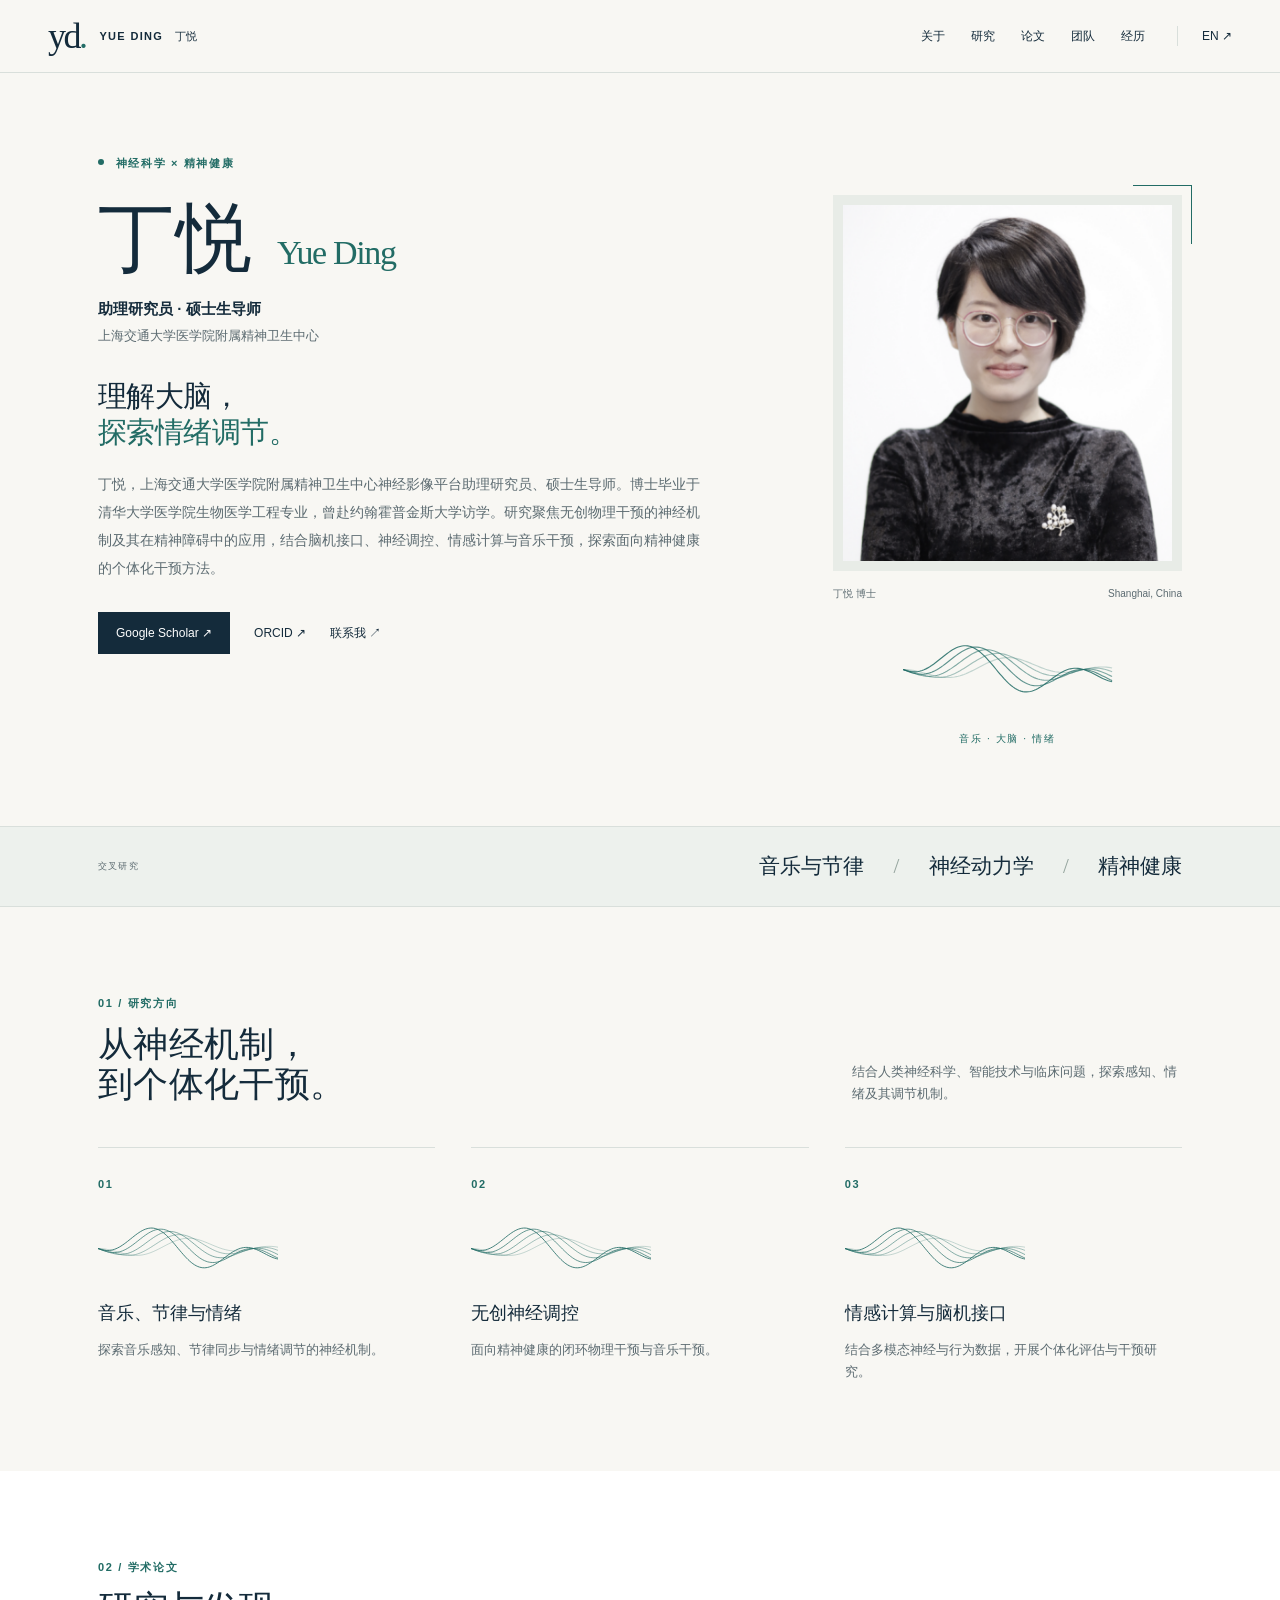
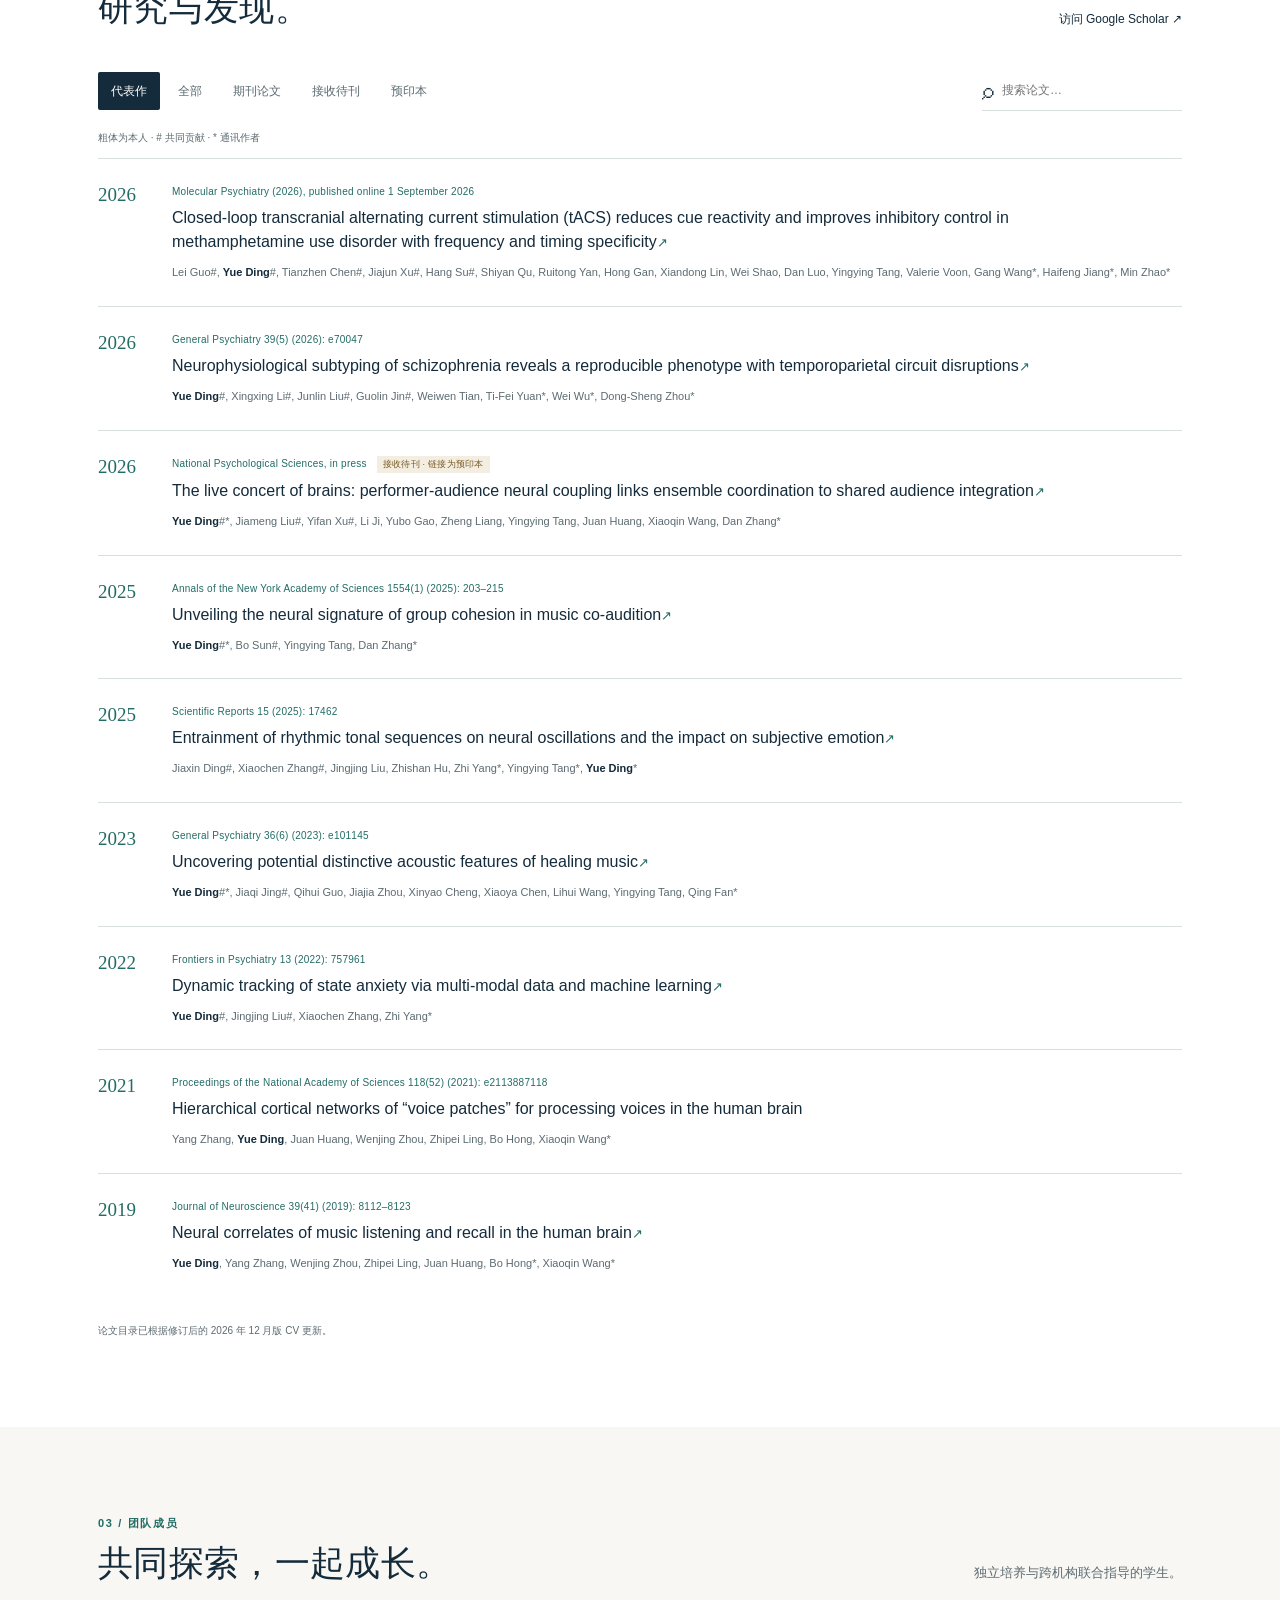
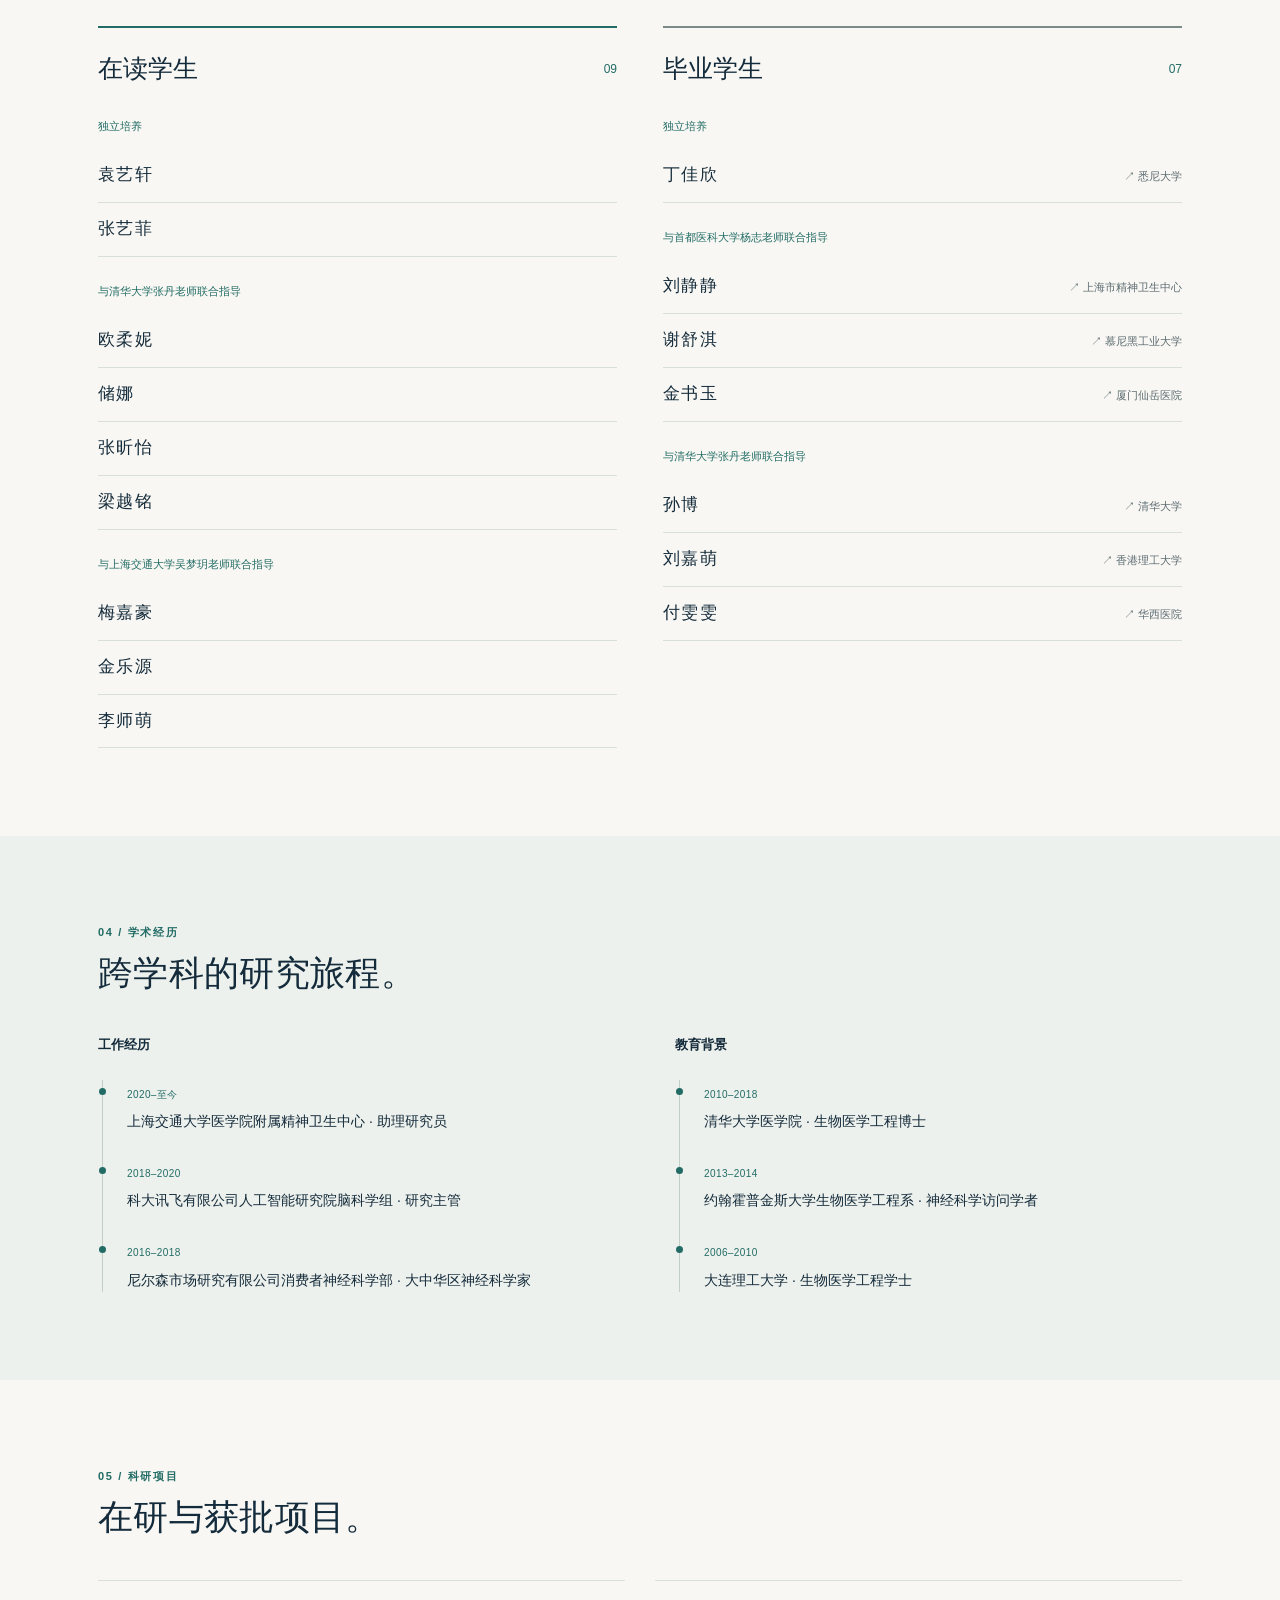
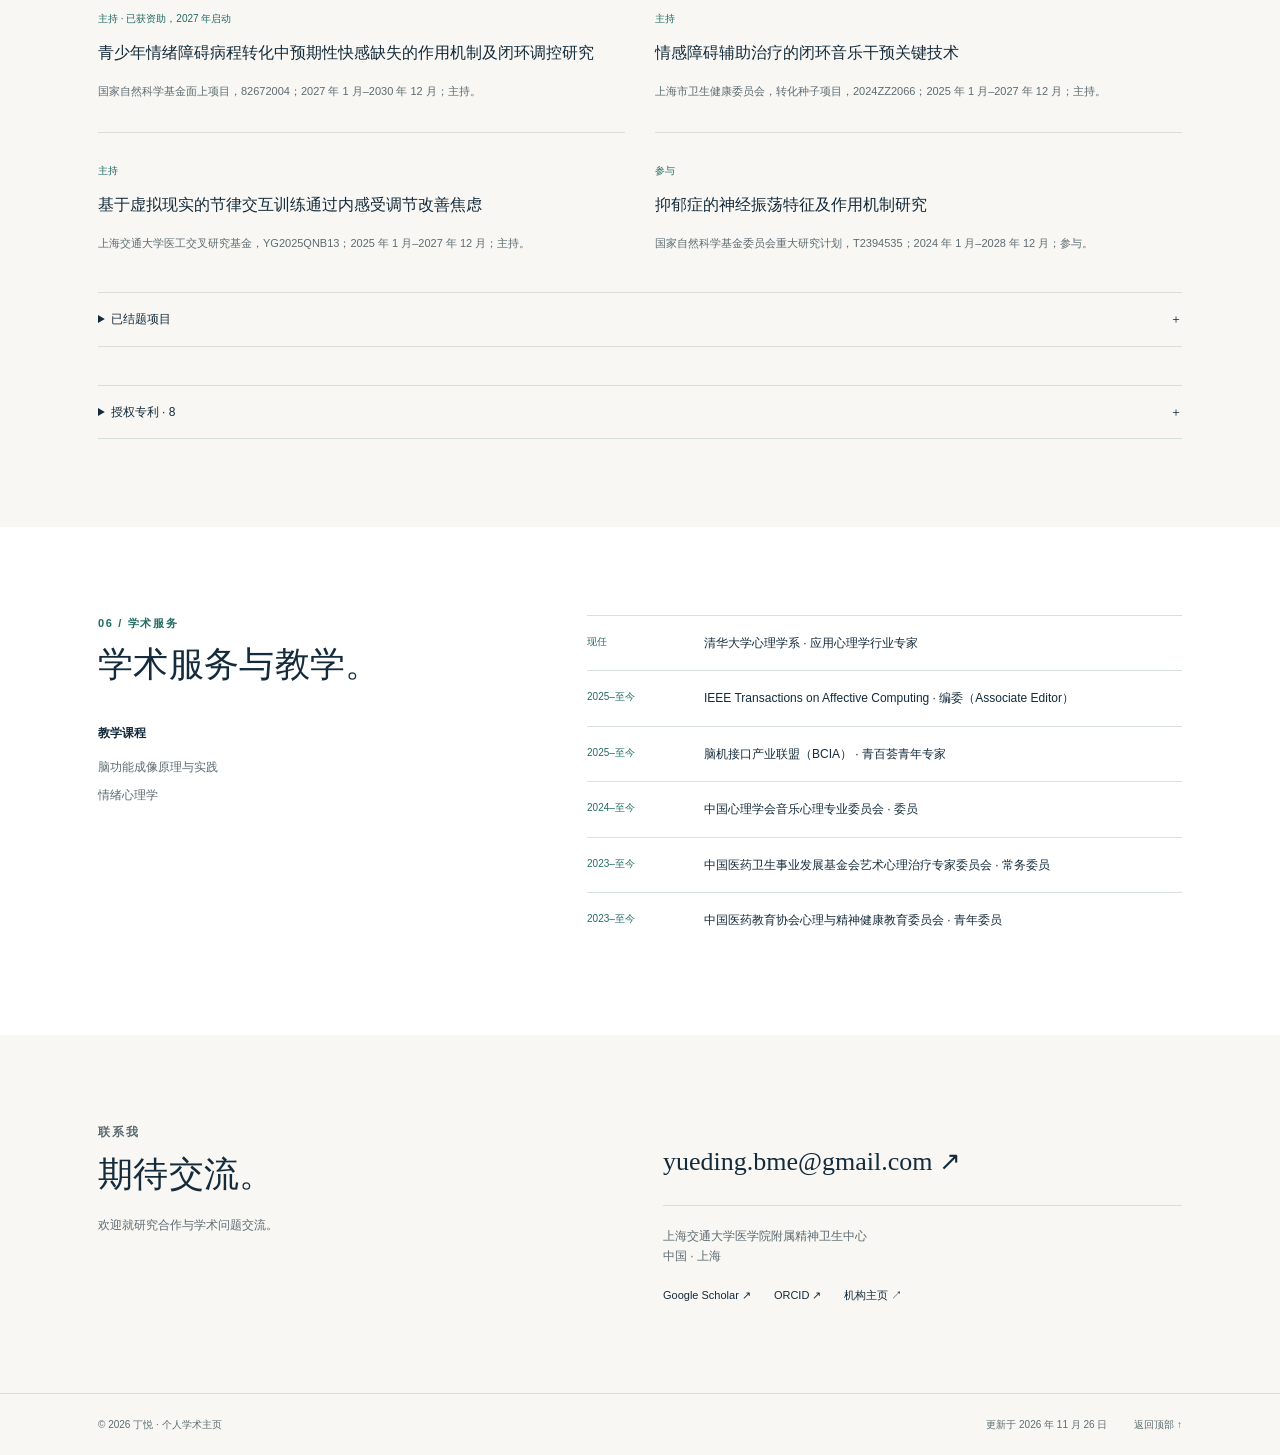
==== commit c27afa54: "Update academic profile from revised December 2026 CV" ====
--- a/zh.html
+++ b/zh.html
@@ -9,10 +9,10 @@
 <main id="main"><section class="hero wrap" id="about"><div class="hero-copy"><p class="eyebrow"><span class="small-dot"></span> 神经科学 × 精神健康</p><h1>丁悦<span class="name-cn">Yue Ding</span></h1><p class="role">助理研究员 · 硕士生导师</p><p class="affiliation">上海交通大学医学院附属精神卫生中心</p><p class="hero-statement">理解大脑，<br><em>探索情绪调节。</em></p><p class="intro">丁悦，上海交通大学医学院附属精神卫生中心神经影像平台助理研究员、硕士生导师。博士毕业于清华大学医学院生物医学工程专业，曾赴约翰霍普金斯大学访学。研究聚焦无创物理干预的神经机制及其在精神障碍中的应用，结合脑机接口、神经调控、情感计算与音乐干预，探索面向精神健康的个体化干预方法。</p><div class="hero-links"><a class="button primary" href="https://scholar.google.com.hk/citations?user=dxGB4PkAAAAJ&amp;hl=zh-CN" target="_blank" rel="noopener noreferrer">Google Scholar<span aria-hidden="true"> ↗</span></a><a class="text-link" href="https://orcid.org/0000-0003-3662-8265" target="_blank" rel="noopener noreferrer">ORCID<span aria-hidden="true"> ↗</span></a><a class="text-link" href="#contact">联系我 <span aria-hidden="true">↗</span></a></div></div><div class="portrait-column"><div class="portrait-frame"><img src="assets/portrait.png" alt="丁悦个人照片" width="410" height="389" fetchpriority="high"></div><div class="portrait-caption"><span>丁悦 博士</span><span>Shanghai, China</span></div><div class="hero-wave"><svg viewBox="0 0 220 100" fill="none" stroke="currentColor" stroke-width="1.2" aria-hidden="true"><polyline points="0,50.0 2,50.03577720771514 4,50.14253424051206 6,50.31855533229557 8,50.561007447156705 10,50.86597976100986 12,51.22853818170181 14,51.642794165685345 16,52.1019868947259 18,52.59857769417406 20,53.1243554075545 22,53.67055129285339 24,54.2279618759554 26,54.78707808794984 28,55.3382189269672 30,55.87166782298942 32,56.377809846544864 34,56.847267889861804 36,57.27103596208208 38,57.64060777835515 40,57.94809888552672 42,58.18636065385694 44,58.349084573577755 46,58.430895425650796 48,58.427432046048516 50,58.335414570226675 52,58.1526972269199 54,57.87830594550742 56,57.512460246322874 58,57.05657909564478 60,56.513270623830536 62,55.886305823213476 64,55.1805765590172 66,54.402038438724105 68,53.55763929019261 70,52.65523419357846 72,51.703488194143965 74,50.711767989871014 76,49.69002403717041 78,48.648664647881006 80,47.598423759416846 82,46.550224145878595 84,45.51503790003288 86,44.50374605343779 88,43.526999214148326 90,42.59508108820619 92,41.71777671268141 94,40.90424716490785 96,40.16291242559328 98,39.50134396386286 100,38.92616848149377 102,38.44298410338748 104,38.05629013373513 106,37.76943131462697 108,37.584557328509156 110,37.50259808054215 112,37.5232550843414 114,37.645009057656715 116,37.86514361620633 118,38.179784737076425 120,38.58395545075884 122,39.07164501590026 124,39.63589163594634 126,40.26887759471972 128,40.96203552103323 130,41.70616434296559 132,42.491553362437344 134,43.30811277197447 136,44.14550884950701 138,44.9933020048797 140,45.84108581429167 142,46.67862516663453 144,47.4959916588281 146,48.283694415577536 148,49.032804571975625 150,49.7350717441923 152,50.38303092295338 154,50.97009835512789 156,51.49065512874712 158,51.94011734413771 160,52.314991936295804 162,52.61291740869039 164,52.83268894371803 166,52.97426756726075 168,53.03877326135107 170,53.02846213688876 172,52.9466879947323 174,52.79784881537391 176,52.58731892193102 178,52.32136775558007 180,52.00706638418749 182,51.65218303129973 184,51.26506906158456 186,50.854536988254104 188,50.42973217619319 190,50.0 192,49.574750277761964 194,49.16332083830449 196,48.77484209136377 198,48.418104456488585 200,48.10143046765538 202,47.83255330711078 204,47.618503434696386 206,47.46550486904336 208,47.378882546036685 210,47.36298202961531 212,47.421102682329135 214,47.555445220389025 216,47.76707438269372 218,48.055897238142165 220,48.42065744322146" opacity="0.25"/><polyline points="0,50.0 2,50.332656952637926 4,50.738025287404525 6,51.20786554482622 8,51.73287760056223 10,52.30283396528468 12,52.906726092114944 14,53.532921691529 16,54.16933090356331 18,54.80357905622688 20,55.42318364889116 22,56.015733141312865 24,56.569065103631544 26,57.071441290521285 28,57.51171724355798 30,57.87950409924072 32,58.16532038498484 34,58.36073172036866 36,58.45847650413965 38,58.45257585676083 40,58.33842630104494 42,58.11287389680168 44,57.774268796256216 46,57.322499451888895 48,56.759005983713095 50,56.08677249512315 52,55.310298411488574 54,54.43554919978675 56,53.46988710690779 58,52.42198282505093 60,51.30170925119562 62,50.120018750472774 64,48.88880555709328 66,47.62075514828134 68,46.32918260367815 70,45.02786211252669 72,43.73084991159322 74,42.45230302658985 76,41.20629624761672 78,40.00663979405855 80,38.866700116109605 82,37.79922623877018 84,36.816183980315614 86,35.928600271880946 88,35.14641966935295 90,34.47837498504758 92,33.93187377688669 94,33.51290221953833 96,33.22594764813237 98,33.073940813869996 100,33.05821862550816 102,33.178507874906806 104,33.43293016230574 106,33.81802795157027 108,34.32881140116846 110,34.9588253369655 112,35.70023546182259 114,36.54393263813519 116,37.4796538363378 118,38.496118118325086 120,39.581175822723345 122,40.721968941720114 124,41.90510052911933 126,43.11681085846229 128,44.3431579600713 130,45.570200107948594 132,46.78417780237839 134,47.97169280217089 136,49.119881801640354 138,50.216582421066256 140,51.2504892845462 142,52.2112980943853 144,53.08983577464746 146,53.87817494600279 148,54.56973120697542 150,55.15934193024346 152,55.64332553360294 154,56.01952045018355 156,56.287303297906554 158,56.447586030276085 160,56.502792135574055 162,56.45681223552855 164,56.3149397137005 166,56.083787274403974 168,55.77118559128024 170,55.38606544718643 172,54.938324990554804 174,54.43868393480249 176,53.898526703997995 178,53.32973667743021 180,52.74452380595471 182,52.15524796238544 184,51.574240445548 186,51.0136260821374 188,50.48514836189981 190,50.0 192,49.56866124631133 194,49.20074815577666 196,48.904872898368424 198,48.68851802336137 200,48.557926402841126 202,48.5180083661782 204,48.57226730348584 206,48.72274476501982 208,48.969985818467244 210,49.3130251507004 212,49.74939411857079 214,50.2751486685068 216,50.88491776091452 218,51.57197165650871 220,52.32830915149771" opacity="0.4"/><polyline points="0,50.0 2,50.64286044915858 4,51.324208588200676 6,52.029461784427774 8,52.743608213964 10,53.451423844873865 12,54.13769252436066 14,54.78742615585333 16,55.38608195007654 18,55.91977377339458 20,56.37547469629557 22,56.741207963761084 24,57.006223765840325 26,57.16115937889795 28,57.198180473130314 30,57.111101636999116 32,56.895484450761806 34,56.548711745473796 36,56.070037006580506 38,55.46060821813845 40,54.723465790242386 42,53.8635145636987 44,52.88747023761508 46,51.80378091261118 48,50.62252478009738 50,49.355285311942595 52,48.01500561047428 54,46.61582386198264 56,45.17289209390235 58,43.70218066313551 60,42.22027109748118 62,40.74414007121263 64,39.29093741733689 66,37.87776116133527 68,36.52143260309889 70,35.238274474770776 72,34.04389516226648 74,32.95298189790552 76,31.97910571192899 78,31.13454077331918 80,30.43010055740126 82,29.87499305180001 84,29.476696956500593 86,29.240860551478626 88,29.171224600436823 90,29.2695703357361 92,29.53569323201097 94,29.96740292877652 96,30.560549310262054 98,31.309074398504386 100,32.20508936816432 102,33.23897565329282 104,34.399508791941514 106,35.67400334847119 108,37.04847696979975 110,38.50783137448125 112,40.03604784589942 114,41.61639460607049 116,43.23164328721041 118,44.864291596486794 120,46.49678918688946 122,48.111763705025986 124,49.69224398545037 126,51.22187740087583 128,52.68513845776463 130,54.06752584624318 132,55.355745310440945 134,56.53787589806461 136,57.60351737368694 138,58.54391683579739 140,59.35207285966443 142,60.02281579268367 144,60.552863152005884 146,60.94084941147919 148,61.18732981173736 150,61.29475817892654 152,61.26743908932478 154,61.11145506421333 156,60.83456981710829 158,60.44610889928285 160,59.95681939502529 162,59.378710601149834 164,58.724877882077124 166,58.00931211885449 168,57.24669736472203 170,56.45219947862101 172,55.64124862924057 174,54.829318644167586 176,54.03170622033727 178,53.26331301271711 180,52.53843357798694 182,51.87055206945064 184,51.27215045962296 186,50.75453090950263 188,50.32765471060511 190,50.0 192,49.778440192939 194,49.66814479563518 196,49.672503956184194 198,49.79307778862868 200,50.02957116813539 202,50.37983434874509 204,50.83988940386348 206,51.40398213834527 208,52.064658774443686 210,52.812866376747834 212,53.63807565808034 214,54.52842450355383 216,55.470880267718044 218,56.45141864379419 220,57.45521667785808" opacity="0.55"/><polyline points="0,50.0 2,50.81568978279968 4,51.602574156333525 6,52.34316984902648 8,53.02068220961847 10,53.61924961466398 12,54.124175047998456 14,54.52214167520786 16,54.80140945336762 18,54.95199007371136 20,54.96579782896279 22,54.83677432383341 24,54.56098530223015 26,54.13668824322186 28,53.56436977465692 30,52.84675236313158 32,51.988770156230416 34,50.99751427194578 36,49.88214824525898 38,48.65379474740855 40,47.325395083889624 42,45.91154334743199 44,44.42829744707773 46,42.89296954935195 48,41.323898748123064 50,39.74020902228179 52,38.161555741541925 54,36.60786413775291 56,35.0990632699837 58,33.65481907478255 60,32.29427010757922 62,31.03576954697054 64,29.896636951076623 66,28.89292312538388 68,28.039191286253523 70,27.348317485936366 72,26.83131300644661 74,26.497171134500455 76,26.352740401910367 78,26.40262601977304 80,26.64912085531229 82,27.092166902467756 84,27.72934778663539 86,28.555912425918162 88,29.56482955148996 90,30.74687237388644 92,32.09073227583858 94,33.58316002114914 96,35.20913259836853 98,36.95204347266989 100,38.79391370402097 102,40.71562110876833 104,42.69714439888638 106,44.717819031682154 108,46.75660134541188 110,48.79233744518243 112,50.804033240180715 114,52.77112201855202 116,54.67372598033147 118,56.49290823125645 120,58.21091186993727 122,59.81138297598045 124,61.27957452487314 126,62.60252851379478 128,63.76923387752532 130,64.77075810127495 132,65.60035079313457 134,66.25351785812293 136,66.72806531335118 138,67.02411219426163 140,67.14407241966855 142,67.09260590278322 144,66.87653961086778 146,66.50475968201094 148,65.98807609826424 150,65.33906178473158 152,64.571868349161 154,63.70202099147664 156,62.74619539325508 158,61.72197963959752 160,60.647624426901565 162,59.541784966975456 164,58.42325810864366 166,57.31071826097191 168,56.22245571664418 170,55.17612093966247 172,54.18847829888393 174,53.275172599081 176,52.450511585971476 178,51.72726738339434 180,51.116499562461996 182,50.62740224760251 184,50.26717733691448 186,50.040935558628256 188,49.9516267065207 190,50.0 192,50.18459510464318 194,50.50176393178513 196,50.945722916976734 198,51.508635062424034 200,52.18072062350861 202,52.950394929659076 204,53.80443146047552 206,54.72814795410799 208,55.7056130111162 210,56.719870377642486 212,57.75317785049976 214,58.78725754698179 216,59.803554126551326 218,60.78349744216638 220,61.70876603734894" opacity="0.7"/><polyline points="0,50.0 2,50.72555799008822 4,51.3409933359748 6,51.83186454984027 8,52.18568482887874 10,52.392105815002274 12,52.4430716959436 14,52.332941526633974 16,52.058578081747754 18,51.61940200526663 20,51.01741049466004 22,50.25716023941596 24,49.34571481965537 26,48.29255725384301 28,47.10946885861771 30,45.810376042088905 32,44.411167088369936 34,42.92948139973356 36,41.38447403804165 38,39.79655874393547 40,38.18713290611006 42,36.578288199851684 44,34.99251081054467 46,33.45237530138664 48,31.980236273139337 50,30.597921996181455 52,29.326434170974082 54,28.185657892619165 56,27.19408575956871 58,26.368559877557566 60,25.724035270035724 62,25.27336791900764 64,25.02713032912933 66,24.99345713764307 68,25.177922888251207 70,25.583453653812672 72,26.21027373664702 74,27.05588820241896 76,28.11510152044488 78,29.380072096347373 80,30.840401998868927 82,32.48326070788916 84,34.29354125169479 86,36.254046664534656 88,38.345704286365475 90,40.547805050991826 92,42.838264571609024 94,45.19390253862823 96,47.59073669758238 98,50.004287478217655 100,52.40988920223025 102,54.78300370845548 104,57.099532201854224 106,59.336121156807536 108,61.47045818569986 110,63.48155391945275 112,65.35000613572845 114,67.0582426104005 116,68.59073945533831 118,69.934212036686 120,71.07777593815422 122,72.01307583837504 124,72.73438060462149 126,73.23864336130552 128,73.52552576446891 130,73.59738619657587 132,73.45923208276824 134,73.1186370137705 136,72.58562383528243 138,71.87251532255515 140,70.99375449570331 142,69.96569704025683 144,68.80637867296703 146,67.5352606298794 148,66.1729567476128 150,64.74094585566729 152,63.26127339408846 154,61.756246314287615 156,60.24812540932102 158,58.75881925227428 160,57.309583897150006 162,55.92073241615037 164,54.6113582115791 166,53.39907585160165 168,52.29978293936074 170,51.32744623770102 172,50.49391494090318 174,49.80876361484896 176,49.27916692295006 178,48.90980782244899 180,48.702820460202204 182,48.65776852495796 184,48.77165933083691 186,49.0389934207473 188,49.4518489954026 190,50.0 192,50.671066242880485 194,51.450693484824846 196,52.32276102994737 198,53.26961397495335 200,54.27231693789649 202,55.31092579505595 204,56.36477370911414 206,57.41276753677937 208,58.433690562009104 210,59.40650741397263 212,60.31066699802904 214,61.12639929370852 216,61.83500195562594 218,62.419112790321506 220,62.862964372358114" opacity="0.85"/></svg><span>音乐 · 大脑 · 情绪</span></div></div></section>
 <div class="research-strip"><div class="wrap"><span>交叉研究</span><p>音乐与节律<i> / </i>神经动力学<i> / </i>精神健康</p></div></div>
 <section id="research" class="section wrap"><div class="section-heading"><div><p class="eyebrow">01 / 研究方向</p><h2>从神经机制，<br>到个体化干预。</h2></div><p>结合人类神经科学、智能技术与临床问题，探索感知、情绪及其调节机制。</p></div><div class="themes"><article class="theme"><span class="eyebrow">01</span><svg viewBox="0 0 220 100" fill="none" stroke="currentColor" stroke-width="1.2" aria-hidden="true"><polyline points="0,50.0 2,50.03577720771514 4,50.14253424051206 6,50.31855533229557 8,50.561007447156705 10,50.86597976100986 12,51.22853818170181 14,51.642794165685345 16,52.1019868947259 18,52.59857769417406 20,53.1243554075545 22,53.67055129285339 24,54.2279618759554 26,54.78707808794984 28,55.3382189269672 30,55.87166782298942 32,56.377809846544864 34,56.847267889861804 36,57.27103596208208 38,57.64060777835515 40,57.94809888552672 42,58.18636065385694 44,58.349084573577755 46,58.430895425650796 48,58.427432046048516 50,58.335414570226675 52,58.1526972269199 54,57.87830594550742 56,57.512460246322874 58,57.05657909564478 60,56.513270623830536 62,55.886305823213476 64,55.1805765590172 66,54.402038438724105 68,53.55763929019261 70,52.65523419357846 72,51.703488194143965 74,50.711767989871014 76,49.69002403717041 78,48.648664647881006 80,47.598423759416846 82,46.550224145878595 84,45.51503790003288 86,44.50374605343779 88,43.526999214148326 90,42.59508108820619 92,41.71777671268141 94,40.90424716490785 96,40.16291242559328 98,39.50134396386286 100,38.92616848149377 102,38.44298410338748 104,38.05629013373513 106,37.76943131462697 108,37.584557328509156 110,37.50259808054215 112,37.5232550843414 114,37.645009057656715 116,37.86514361620633 118,38.179784737076425 120,38.58395545075884 122,39.07164501590026 124,39.63589163594634 126,40.26887759471972 128,40.96203552103323 130,41.70616434296559 132,42.491553362437344 134,43.30811277197447 136,44.14550884950701 138,44.9933020048797 140,45.84108581429167 142,46.67862516663453 144,47.4959916588281 146,48.283694415577536 148,49.032804571975625 150,49.7350717441923 152,50.38303092295338 154,50.97009835512789 156,51.49065512874712 158,51.94011734413771 160,52.314991936295804 162,52.61291740869039 164,52.83268894371803 166,52.97426756726075 168,53.03877326135107 170,53.02846213688876 172,52.9466879947323 174,52.79784881537391 176,52.58731892193102 178,52.32136775558007 180,52.00706638418749 182,51.65218303129973 184,51.26506906158456 186,50.854536988254104 188,50.42973217619319 190,50.0 192,49.574750277761964 194,49.16332083830449 196,48.77484209136377 198,48.418104456488585 200,48.10143046765538 202,47.83255330711078 204,47.618503434696386 206,47.46550486904336 208,47.378882546036685 210,47.36298202961531 212,47.421102682329135 214,47.555445220389025 216,47.76707438269372 218,48.055897238142165 220,48.42065744322146" opacity="0.25"/><polyline points="0,50.0 2,50.332656952637926 4,50.738025287404525 6,51.20786554482622 8,51.73287760056223 10,52.30283396528468 12,52.906726092114944 14,53.532921691529 16,54.16933090356331 18,54.80357905622688 20,55.42318364889116 22,56.015733141312865 24,56.569065103631544 26,57.071441290521285 28,57.51171724355798 30,57.87950409924072 32,58.16532038498484 34,58.36073172036866 36,58.45847650413965 38,58.45257585676083 40,58.33842630104494 42,58.11287389680168 44,57.774268796256216 46,57.322499451888895 48,56.759005983713095 50,56.08677249512315 52,55.310298411488574 54,54.43554919978675 56,53.46988710690779 58,52.42198282505093 60,51.30170925119562 62,50.120018750472774 64,48.88880555709328 66,47.62075514828134 68,46.32918260367815 70,45.02786211252669 72,43.73084991159322 74,42.45230302658985 76,41.20629624761672 78,40.00663979405855 80,38.866700116109605 82,37.79922623877018 84,36.816183980315614 86,35.928600271880946 88,35.14641966935295 90,34.47837498504758 92,33.93187377688669 94,33.51290221953833 96,33.22594764813237 98,33.073940813869996 100,33.05821862550816 102,33.178507874906806 104,33.43293016230574 106,33.81802795157027 108,34.32881140116846 110,34.9588253369655 112,35.70023546182259 114,36.54393263813519 116,37.4796538363378 118,38.496118118325086 120,39.581175822723345 122,40.721968941720114 124,41.90510052911933 126,43.11681085846229 128,44.3431579600713 130,45.570200107948594 132,46.78417780237839 134,47.97169280217089 136,49.119881801640354 138,50.216582421066256 140,51.2504892845462 142,52.2112980943853 144,53.08983577464746 146,53.87817494600279 148,54.56973120697542 150,55.15934193024346 152,55.64332553360294 154,56.01952045018355 156,56.287303297906554 158,56.447586030276085 160,56.502792135574055 162,56.45681223552855 164,56.3149397137005 166,56.083787274403974 168,55.77118559128024 170,55.38606544718643 172,54.938324990554804 174,54.43868393480249 176,53.898526703997995 178,53.32973667743021 180,52.74452380595471 182,52.15524796238544 184,51.574240445548 186,51.0136260821374 188,50.48514836189981 190,50.0 192,49.56866124631133 194,49.20074815577666 196,48.904872898368424 198,48.68851802336137 200,48.557926402841126 202,48.5180083661782 204,48.57226730348584 206,48.72274476501982 208,48.969985818467244 210,49.3130251507004 212,49.74939411857079 214,50.2751486685068 216,50.88491776091452 218,51.57197165650871 220,52.32830915149771" opacity="0.4"/><polyline points="0,50.0 2,50.64286044915858 4,51.324208588200676 6,52.029461784427774 8,52.743608213964 10,53.451423844873865 12,54.13769252436066 14,54.78742615585333 16,55.38608195007654 18,55.91977377339458 20,56.37547469629557 22,56.741207963761084 24,57.006223765840325 26,57.16115937889795 28,57.198180473130314 30,57.111101636999116 32,56.895484450761806 34,56.548711745473796 36,56.070037006580506 38,55.46060821813845 40,54.723465790242386 42,53.8635145636987 44,52.88747023761508 46,51.80378091261118 48,50.62252478009738 50,49.355285311942595 52,48.01500561047428 54,46.61582386198264 56,45.17289209390235 58,43.70218066313551 60,42.22027109748118 62,40.74414007121263 64,39.29093741733689 66,37.87776116133527 68,36.52143260309889 70,35.238274474770776 72,34.04389516226648 74,32.95298189790552 76,31.97910571192899 78,31.13454077331918 80,30.43010055740126 82,29.87499305180001 84,29.476696956500593 86,29.240860551478626 88,29.171224600436823 90,29.2695703357361 92,29.53569323201097 94,29.96740292877652 96,30.560549310262054 98,31.309074398504386 100,32.20508936816432 102,33.23897565329282 104,34.399508791941514 106,35.67400334847119 108,37.04847696979975 110,38.50783137448125 112,40.03604784589942 114,41.61639460607049 116,43.23164328721041 118,44.864291596486794 120,46.49678918688946 122,48.111763705025986 124,49.69224398545037 126,51.22187740087583 128,52.68513845776463 130,54.06752584624318 132,55.355745310440945 134,56.53787589806461 136,57.60351737368694 138,58.54391683579739 140,59.35207285966443 142,60.02281579268367 144,60.552863152005884 146,60.94084941147919 148,61.18732981173736 150,61.29475817892654 152,61.26743908932478 154,61.11145506421333 156,60.83456981710829 158,60.44610889928285 160,59.95681939502529 162,59.378710601149834 164,58.724877882077124 166,58.00931211885449 168,57.24669736472203 170,56.45219947862101 172,55.64124862924057 174,54.829318644167586 176,54.03170622033727 178,53.26331301271711 180,52.53843357798694 182,51.87055206945064 184,51.27215045962296 186,50.75453090950263 188,50.32765471060511 190,50.0 192,49.778440192939 194,49.66814479563518 196,49.672503956184194 198,49.79307778862868 200,50.02957116813539 202,50.37983434874509 204,50.83988940386348 206,51.40398213834527 208,52.064658774443686 210,52.812866376747834 212,53.63807565808034 214,54.52842450355383 216,55.470880267718044 218,56.45141864379419 220,57.45521667785808" opacity="0.55"/><polyline points="0,50.0 2,50.81568978279968 4,51.602574156333525 6,52.34316984902648 8,53.02068220961847 10,53.61924961466398 12,54.124175047998456 14,54.52214167520786 16,54.80140945336762 18,54.95199007371136 20,54.96579782896279 22,54.83677432383341 24,54.56098530223015 26,54.13668824322186 28,53.56436977465692 30,52.84675236313158 32,51.988770156230416 34,50.99751427194578 36,49.88214824525898 38,48.65379474740855 40,47.325395083889624 42,45.91154334743199 44,44.42829744707773 46,42.89296954935195 48,41.323898748123064 50,39.74020902228179 52,38.161555741541925 54,36.60786413775291 56,35.0990632699837 58,33.65481907478255 60,32.29427010757922 62,31.03576954697054 64,29.896636951076623 66,28.89292312538388 68,28.039191286253523 70,27.348317485936366 72,26.83131300644661 74,26.497171134500455 76,26.352740401910367 78,26.40262601977304 80,26.64912085531229 82,27.092166902467756 84,27.72934778663539 86,28.555912425918162 88,29.56482955148996 90,30.74687237388644 92,32.09073227583858 94,33.58316002114914 96,35.20913259836853 98,36.95204347266989 100,38.79391370402097 102,40.71562110876833 104,42.69714439888638 106,44.717819031682154 108,46.75660134541188 110,48.79233744518243 112,50.804033240180715 114,52.77112201855202 116,54.67372598033147 118,56.49290823125645 120,58.21091186993727 122,59.81138297598045 124,61.27957452487314 126,62.60252851379478 128,63.76923387752532 130,64.77075810127495 132,65.60035079313457 134,66.25351785812293 136,66.72806531335118 138,67.02411219426163 140,67.14407241966855 142,67.09260590278322 144,66.87653961086778 146,66.50475968201094 148,65.98807609826424 150,65.33906178473158 152,64.571868349161 154,63.70202099147664 156,62.74619539325508 158,61.72197963959752 160,60.647624426901565 162,59.541784966975456 164,58.42325810864366 166,57.31071826097191 168,56.22245571664418 170,55.17612093966247 172,54.18847829888393 174,53.275172599081 176,52.450511585971476 178,51.72726738339434 180,51.116499562461996 182,50.62740224760251 184,50.26717733691448 186,50.040935558628256 188,49.9516267065207 190,50.0 192,50.18459510464318 194,50.50176393178513 196,50.945722916976734 198,51.508635062424034 200,52.18072062350861 202,52.950394929659076 204,53.80443146047552 206,54.72814795410799 208,55.7056130111162 210,56.719870377642486 212,57.75317785049976 214,58.78725754698179 216,59.803554126551326 218,60.78349744216638 220,61.70876603734894" opacity="0.7"/><polyline points="0,50.0 2,50.72555799008822 4,51.3409933359748 6,51.83186454984027 8,52.18568482887874 10,52.392105815002274 12,52.4430716959436 14,52.332941526633974 16,52.058578081747754 18,51.61940200526663 20,51.01741049466004 22,50.25716023941596 24,49.34571481965537 26,48.29255725384301 28,47.10946885861771 30,45.810376042088905 32,44.411167088369936 34,42.92948139973356 36,41.38447403804165 38,39.79655874393547 40,38.18713290611006 42,36.578288199851684 44,34.99251081054467 46,33.45237530138664 48,31.980236273139337 50,30.597921996181455 52,29.326434170974082 54,28.185657892619165 56,27.19408575956871 58,26.368559877557566 60,25.724035270035724 62,25.27336791900764 64,25.02713032912933 66,24.99345713764307 68,25.177922888251207 70,25.583453653812672 72,26.21027373664702 74,27.05588820241896 76,28.11510152044488 78,29.380072096347373 80,30.840401998868927 82,32.48326070788916 84,34.29354125169479 86,36.254046664534656 88,38.345704286365475 90,40.547805050991826 92,42.838264571609024 94,45.19390253862823 96,47.59073669758238 98,50.004287478217655 100,52.40988920223025 102,54.78300370845548 104,57.099532201854224 106,59.336121156807536 108,61.47045818569986 110,63.48155391945275 112,65.35000613572845 114,67.0582426104005 116,68.59073945533831 118,69.934212036686 120,71.07777593815422 122,72.01307583837504 124,72.73438060462149 126,73.23864336130552 128,73.52552576446891 130,73.59738619657587 132,73.45923208276824 134,73.1186370137705 136,72.58562383528243 138,71.87251532255515 140,70.99375449570331 142,69.96569704025683 144,68.80637867296703 146,67.5352606298794 148,66.1729567476128 150,64.74094585566729 152,63.26127339408846 154,61.756246314287615 156,60.24812540932102 158,58.75881925227428 160,57.309583897150006 162,55.92073241615037 164,54.6113582115791 166,53.39907585160165 168,52.29978293936074 170,51.32744623770102 172,50.49391494090318 174,49.80876361484896 176,49.27916692295006 178,48.90980782244899 180,48.702820460202204 182,48.65776852495796 184,48.77165933083691 186,49.0389934207473 188,49.4518489954026 190,50.0 192,50.671066242880485 194,51.450693484824846 196,52.32276102994737 198,53.26961397495335 200,54.27231693789649 202,55.31092579505595 204,56.36477370911414 206,57.41276753677937 208,58.433690562009104 210,59.40650741397263 212,60.31066699802904 214,61.12639929370852 216,61.83500195562594 218,62.419112790321506 220,62.862964372358114" opacity="0.85"/></svg><h3>音乐、节律与情绪</h3><p>探索音乐感知、节律同步与情绪调节的神经机制。</p></article><article class="theme"><span class="eyebrow">02</span><svg viewBox="0 0 220 100" fill="none" stroke="currentColor" stroke-width="1.2" aria-hidden="true"><polyline points="0,50.0 2,50.03577720771514 4,50.14253424051206 6,50.31855533229557 8,50.561007447156705 10,50.86597976100986 12,51.22853818170181 14,51.642794165685345 16,52.1019868947259 18,52.59857769417406 20,53.1243554075545 22,53.67055129285339 24,54.2279618759554 26,54.78707808794984 28,55.3382189269672 30,55.87166782298942 32,56.377809846544864 34,56.847267889861804 36,57.27103596208208 38,57.64060777835515 40,57.94809888552672 42,58.18636065385694 44,58.349084573577755 46,58.430895425650796 48,58.427432046048516 50,58.335414570226675 52,58.1526972269199 54,57.87830594550742 56,57.512460246322874 58,57.05657909564478 60,56.513270623830536 62,55.886305823213476 64,55.1805765590172 66,54.402038438724105 68,53.55763929019261 70,52.65523419357846 72,51.703488194143965 74,50.711767989871014 76,49.69002403717041 78,48.648664647881006 80,47.598423759416846 82,46.550224145878595 84,45.51503790003288 86,44.50374605343779 88,43.526999214148326 90,42.59508108820619 92,41.71777671268141 94,40.90424716490785 96,40.16291242559328 98,39.50134396386286 100,38.92616848149377 102,38.44298410338748 104,38.05629013373513 106,37.76943131462697 108,37.584557328509156 110,37.50259808054215 112,37.5232550843414 114,37.645009057656715 116,37.86514361620633 118,38.179784737076425 120,38.58395545075884 122,39.07164501590026 124,39.63589163594634 126,40.26887759471972 128,40.96203552103323 130,41.70616434296559 132,42.491553362437344 134,43.30811277197447 136,44.14550884950701 138,44.9933020048797 140,45.84108581429167 142,46.67862516663453 144,47.4959916588281 146,48.283694415577536 148,49.032804571975625 150,49.7350717441923 152,50.38303092295338 154,50.97009835512789 156,51.49065512874712 158,51.94011734413771 160,52.314991936295804 162,52.61291740869039 164,52.83268894371803 166,52.97426756726075 168,53.03877326135107 170,53.02846213688876 172,52.9466879947323 174,52.79784881537391 176,52.58731892193102 178,52.32136775558007 180,52.00706638418749 182,51.65218303129973 184,51.26506906158456 186,50.854536988254104 188,50.42973217619319 190,50.0 192,49.574750277761964 194,49.16332083830449 196,48.77484209136377 198,48.418104456488585 200,48.10143046765538 202,47.83255330711078 204,47.618503434696386 206,47.46550486904336 208,47.378882546036685 210,47.36298202961531 212,47.421102682329135 214,47.555445220389025 216,47.76707438269372 218,48.055897238142165 220,48.42065744322146" opacity="0.25"/><polyline points="0,50.0 2,50.332656952637926 4,50.738025287404525 6,51.20786554482622 8,51.73287760056223 10,52.30283396528468 12,52.906726092114944 14,53.532921691529 16,54.16933090356331 18,54.80357905622688 20,55.42318364889116 22,56.015733141312865 24,56.569065103631544 26,57.071441290521285 28,57.51171724355798 30,57.87950409924072 32,58.16532038498484 34,58.36073172036866 36,58.45847650413965 38,58.45257585676083 40,58.33842630104494 42,58.11287389680168 44,57.774268796256216 46,57.322499451888895 48,56.759005983713095 50,56.08677249512315 52,55.310298411488574 54,54.43554919978675 56,53.46988710690779 58,52.42198282505093 60,51.30170925119562 62,50.120018750472774 64,48.88880555709328 66,47.62075514828134 68,46.32918260367815 70,45.02786211252669 72,43.73084991159322 74,42.45230302658985 76,41.20629624761672 78,40.00663979405855 80,38.866700116109605 82,37.79922623877018 84,36.816183980315614 86,35.928600271880946 88,35.14641966935295 90,34.47837498504758 92,33.93187377688669 94,33.51290221953833 96,33.22594764813237 98,33.073940813869996 100,33.05821862550816 102,33.178507874906806 104,33.43293016230574 106,33.81802795157027 108,34.32881140116846 110,34.9588253369655 112,35.70023546182259 114,36.54393263813519 116,37.4796538363378 118,38.496118118325086 120,39.581175822723345 122,40.721968941720114 124,41.90510052911933 126,43.11681085846229 128,44.3431579600713 130,45.570200107948594 132,46.78417780237839 134,47.97169280217089 136,49.119881801640354 138,50.216582421066256 140,51.2504892845462 142,52.2112980943853 144,53.08983577464746 146,53.87817494600279 148,54.56973120697542 150,55.15934193024346 152,55.64332553360294 154,56.01952045018355 156,56.287303297906554 158,56.447586030276085 160,56.502792135574055 162,56.45681223552855 164,56.3149397137005 166,56.083787274403974 168,55.77118559128024 170,55.38606544718643 172,54.938324990554804 174,54.43868393480249 176,53.898526703997995 178,53.32973667743021 180,52.74452380595471 182,52.15524796238544 184,51.574240445548 186,51.0136260821374 188,50.48514836189981 190,50.0 192,49.56866124631133 194,49.20074815577666 196,48.904872898368424 198,48.68851802336137 200,48.557926402841126 202,48.5180083661782 204,48.57226730348584 206,48.72274476501982 208,48.969985818467244 210,49.3130251507004 212,49.74939411857079 214,50.2751486685068 216,50.88491776091452 218,51.57197165650871 220,52.32830915149771" opacity="0.4"/><polyline points="0,50.0 2,50.64286044915858 4,51.324208588200676 6,52.029461784427774 8,52.743608213964 10,53.451423844873865 12,54.13769252436066 14,54.78742615585333 16,55.38608195007654 18,55.91977377339458 20,56.37547469629557 22,56.741207963761084 24,57.006223765840325 26,57.16115937889795 28,57.198180473130314 30,57.111101636999116 32,56.895484450761806 34,56.548711745473796 36,56.070037006580506 38,55.46060821813845 40,54.723465790242386 42,53.8635145636987 44,52.88747023761508 46,51.80378091261118 48,50.62252478009738 50,49.355285311942595 52,48.01500561047428 54,46.61582386198264 56,45.17289209390235 58,43.70218066313551 60,42.22027109748118 62,40.74414007121263 64,39.29093741733689 66,37.87776116133527 68,36.52143260309889 70,35.238274474770776 72,34.04389516226648 74,32.95298189790552 76,31.97910571192899 78,31.13454077331918 80,30.43010055740126 82,29.87499305180001 84,29.476696956500593 86,29.240860551478626 88,29.171224600436823 90,29.2695703357361 92,29.53569323201097 94,29.96740292877652 96,30.560549310262054 98,31.309074398504386 100,32.20508936816432 102,33.23897565329282 104,34.399508791941514 106,35.67400334847119 108,37.04847696979975 110,38.50783137448125 112,40.03604784589942 114,41.61639460607049 116,43.23164328721041 118,44.864291596486794 120,46.49678918688946 122,48.111763705025986 124,49.69224398545037 126,51.22187740087583 128,52.68513845776463 130,54.06752584624318 132,55.355745310440945 134,56.53787589806461 136,57.60351737368694 138,58.54391683579739 140,59.35207285966443 142,60.02281579268367 144,60.552863152005884 146,60.94084941147919 148,61.18732981173736 150,61.29475817892654 152,61.26743908932478 154,61.11145506421333 156,60.83456981710829 158,60.44610889928285 160,59.95681939502529 162,59.378710601149834 164,58.724877882077124 166,58.00931211885449 168,57.24669736472203 170,56.45219947862101 172,55.64124862924057 174,54.829318644167586 176,54.03170622033727 178,53.26331301271711 180,52.53843357798694 182,51.87055206945064 184,51.27215045962296 186,50.75453090950263 188,50.32765471060511 190,50.0 192,49.778440192939 194,49.66814479563518 196,49.672503956184194 198,49.79307778862868 200,50.02957116813539 202,50.37983434874509 204,50.83988940386348 206,51.40398213834527 208,52.064658774443686 210,52.812866376747834 212,53.63807565808034 214,54.52842450355383 216,55.470880267718044 218,56.45141864379419 220,57.45521667785808" opacity="0.55"/><polyline points="0,50.0 2,50.81568978279968 4,51.602574156333525 6,52.34316984902648 8,53.02068220961847 10,53.61924961466398 12,54.124175047998456 14,54.52214167520786 16,54.80140945336762 18,54.95199007371136 20,54.96579782896279 22,54.83677432383341 24,54.56098530223015 26,54.13668824322186 28,53.56436977465692 30,52.84675236313158 32,51.988770156230416 34,50.99751427194578 36,49.88214824525898 38,48.65379474740855 40,47.325395083889624 42,45.91154334743199 44,44.42829744707773 46,42.89296954935195 48,41.323898748123064 50,39.74020902228179 52,38.161555741541925 54,36.60786413775291 56,35.0990632699837 58,33.65481907478255 60,32.29427010757922 62,31.03576954697054 64,29.896636951076623 66,28.89292312538388 68,28.039191286253523 70,27.348317485936366 72,26.83131300644661 74,26.497171134500455 76,26.352740401910367 78,26.40262601977304 80,26.64912085531229 82,27.092166902467756 84,27.72934778663539 86,28.555912425918162 88,29.56482955148996 90,30.74687237388644 92,32.09073227583858 94,33.58316002114914 96,35.20913259836853 98,36.95204347266989 100,38.79391370402097 102,40.71562110876833 104,42.69714439888638 106,44.717819031682154 108,46.75660134541188 110,48.79233744518243 112,50.804033240180715 114,52.77112201855202 116,54.67372598033147 118,56.49290823125645 120,58.21091186993727 122,59.81138297598045 124,61.27957452487314 126,62.60252851379478 128,63.76923387752532 130,64.77075810127495 132,65.60035079313457 134,66.25351785812293 136,66.72806531335118 138,67.02411219426163 140,67.14407241966855 142,67.09260590278322 144,66.87653961086778 146,66.50475968201094 148,65.98807609826424 150,65.33906178473158 152,64.571868349161 154,63.70202099147664 156,62.74619539325508 158,61.72197963959752 160,60.647624426901565 162,59.541784966975456 164,58.42325810864366 166,57.31071826097191 168,56.22245571664418 170,55.17612093966247 172,54.18847829888393 174,53.275172599081 176,52.450511585971476 178,51.72726738339434 180,51.116499562461996 182,50.62740224760251 184,50.26717733691448 186,50.040935558628256 188,49.9516267065207 190,50.0 192,50.18459510464318 194,50.50176393178513 196,50.945722916976734 198,51.508635062424034 200,52.18072062350861 202,52.950394929659076 204,53.80443146047552 206,54.72814795410799 208,55.7056130111162 210,56.719870377642486 212,57.75317785049976 214,58.78725754698179 216,59.803554126551326 218,60.78349744216638 220,61.70876603734894" opacity="0.7"/><polyline points="0,50.0 2,50.72555799008822 4,51.3409933359748 6,51.83186454984027 8,52.18568482887874 10,52.392105815002274 12,52.4430716959436 14,52.332941526633974 16,52.058578081747754 18,51.61940200526663 20,51.01741049466004 22,50.25716023941596 24,49.34571481965537 26,48.29255725384301 28,47.10946885861771 30,45.810376042088905 32,44.411167088369936 34,42.92948139973356 36,41.38447403804165 38,39.79655874393547 40,38.18713290611006 42,36.578288199851684 44,34.99251081054467 46,33.45237530138664 48,31.980236273139337 50,30.597921996181455 52,29.326434170974082 54,28.185657892619165 56,27.19408575956871 58,26.368559877557566 60,25.724035270035724 62,25.27336791900764 64,25.02713032912933 66,24.99345713764307 68,25.177922888251207 70,25.583453653812672 72,26.21027373664702 74,27.05588820241896 76,28.11510152044488 78,29.380072096347373 80,30.840401998868927 82,32.48326070788916 84,34.29354125169479 86,36.254046664534656 88,38.345704286365475 90,40.547805050991826 92,42.838264571609024 94,45.19390253862823 96,47.59073669758238 98,50.004287478217655 100,52.40988920223025 102,54.78300370845548 104,57.099532201854224 106,59.336121156807536 108,61.47045818569986 110,63.48155391945275 112,65.35000613572845 114,67.0582426104005 116,68.59073945533831 118,69.934212036686 120,71.07777593815422 122,72.01307583837504 124,72.73438060462149 126,73.23864336130552 128,73.52552576446891 130,73.59738619657587 132,73.45923208276824 134,73.1186370137705 136,72.58562383528243 138,71.87251532255515 140,70.99375449570331 142,69.96569704025683 144,68.80637867296703 146,67.5352606298794 148,66.1729567476128 150,64.74094585566729 152,63.26127339408846 154,61.756246314287615 156,60.24812540932102 158,58.75881925227428 160,57.309583897150006 162,55.92073241615037 164,54.6113582115791 166,53.39907585160165 168,52.29978293936074 170,51.32744623770102 172,50.49391494090318 174,49.80876361484896 176,49.27916692295006 178,48.90980782244899 180,48.702820460202204 182,48.65776852495796 184,48.77165933083691 186,49.0389934207473 188,49.4518489954026 190,50.0 192,50.671066242880485 194,51.450693484824846 196,52.32276102994737 198,53.26961397495335 200,54.27231693789649 202,55.31092579505595 204,56.36477370911414 206,57.41276753677937 208,58.433690562009104 210,59.40650741397263 212,60.31066699802904 214,61.12639929370852 216,61.83500195562594 218,62.419112790321506 220,62.862964372358114" opacity="0.85"/></svg><h3>无创神经调控</h3><p>面向精神健康的闭环物理干预与音乐干预。</p></article><article class="theme"><span class="eyebrow">03</span><svg viewBox="0 0 220 100" fill="none" stroke="currentColor" stroke-width="1.2" aria-hidden="true"><polyline points="0,50.0 2,50.03577720771514 4,50.14253424051206 6,50.31855533229557 8,50.561007447156705 10,50.86597976100986 12,51.22853818170181 14,51.642794165685345 16,52.1019868947259 18,52.59857769417406 20,53.1243554075545 22,53.67055129285339 24,54.2279618759554 26,54.78707808794984 28,55.3382189269672 30,55.87166782298942 32,56.377809846544864 34,56.847267889861804 36,57.27103596208208 38,57.64060777835515 40,57.94809888552672 42,58.18636065385694 44,58.349084573577755 46,58.430895425650796 48,58.427432046048516 50,58.335414570226675 52,58.1526972269199 54,57.87830594550742 56,57.512460246322874 58,57.05657909564478 60,56.513270623830536 62,55.886305823213476 64,55.1805765590172 66,54.402038438724105 68,53.55763929019261 70,52.65523419357846 72,51.703488194143965 74,50.711767989871014 76,49.69002403717041 78,48.648664647881006 80,47.598423759416846 82,46.550224145878595 84,45.51503790003288 86,44.50374605343779 88,43.526999214148326 90,42.59508108820619 92,41.71777671268141 94,40.90424716490785 96,40.16291242559328 98,39.50134396386286 100,38.92616848149377 102,38.44298410338748 104,38.05629013373513 106,37.76943131462697 108,37.584557328509156 110,37.50259808054215 112,37.5232550843414 114,37.645009057656715 116,37.86514361620633 118,38.179784737076425 120,38.58395545075884 122,39.07164501590026 124,39.63589163594634 126,40.26887759471972 128,40.96203552103323 130,41.70616434296559 132,42.491553362437344 134,43.30811277197447 136,44.14550884950701 138,44.9933020048797 140,45.84108581429167 142,46.67862516663453 144,47.4959916588281 146,48.283694415577536 148,49.032804571975625 150,49.7350717441923 152,50.38303092295338 154,50.97009835512789 156,51.49065512874712 158,51.94011734413771 160,52.314991936295804 162,52.61291740869039 164,52.83268894371803 166,52.97426756726075 168,53.03877326135107 170,53.02846213688876 172,52.9466879947323 174,52.79784881537391 176,52.58731892193102 178,52.32136775558007 180,52.00706638418749 182,51.65218303129973 184,51.26506906158456 186,50.854536988254104 188,50.42973217619319 190,50.0 192,49.574750277761964 194,49.16332083830449 196,48.77484209136377 198,48.418104456488585 200,48.10143046765538 202,47.83255330711078 204,47.618503434696386 206,47.46550486904336 208,47.378882546036685 210,47.36298202961531 212,47.421102682329135 214,47.555445220389025 216,47.76707438269372 218,48.055897238142165 220,48.42065744322146" opacity="0.25"/><polyline points="0,50.0 2,50.332656952637926 4,50.738025287404525 6,51.20786554482622 8,51.73287760056223 10,52.30283396528468 12,52.906726092114944 14,53.532921691529 16,54.16933090356331 18,54.80357905622688 20,55.42318364889116 22,56.015733141312865 24,56.569065103631544 26,57.071441290521285 28,57.51171724355798 30,57.87950409924072 32,58.16532038498484 34,58.36073172036866 36,58.45847650413965 38,58.45257585676083 40,58.33842630104494 42,58.11287389680168 44,57.774268796256216 46,57.322499451888895 48,56.759005983713095 50,56.08677249512315 52,55.310298411488574 54,54.43554919978675 56,53.46988710690779 58,52.42198282505093 60,51.30170925119562 62,50.120018750472774 64,48.88880555709328 66,47.62075514828134 68,46.32918260367815 70,45.02786211252669 72,43.73084991159322 74,42.45230302658985 76,41.20629624761672 78,40.00663979405855 80,38.866700116109605 82,37.79922623877018 84,36.816183980315614 86,35.928600271880946 88,35.14641966935295 90,34.47837498504758 92,33.93187377688669 94,33.51290221953833 96,33.22594764813237 98,33.073940813869996 100,33.05821862550816 102,33.178507874906806 104,33.43293016230574 106,33.81802795157027 108,34.32881140116846 110,34.9588253369655 112,35.70023546182259 114,36.54393263813519 116,37.4796538363378 118,38.496118118325086 120,39.581175822723345 122,40.721968941720114 124,41.90510052911933 126,43.11681085846229 128,44.3431579600713 130,45.570200107948594 132,46.78417780237839 134,47.97169280217089 136,49.119881801640354 138,50.216582421066256 140,51.2504892845462 142,52.2112980943853 144,53.08983577464746 146,53.87817494600279 148,54.56973120697542 150,55.15934193024346 152,55.64332553360294 154,56.01952045018355 156,56.287303297906554 158,56.447586030276085 160,56.502792135574055 162,56.45681223552855 164,56.3149397137005 166,56.083787274403974 168,55.77118559128024 170,55.38606544718643 172,54.938324990554804 174,54.43868393480249 176,53.898526703997995 178,53.32973667743021 180,52.74452380595471 182,52.15524796238544 184,51.574240445548 186,51.0136260821374 188,50.48514836189981 190,50.0 192,49.56866124631133 194,49.20074815577666 196,48.904872898368424 198,48.68851802336137 200,48.557926402841126 202,48.5180083661782 204,48.57226730348584 206,48.72274476501982 208,48.969985818467244 210,49.3130251507004 212,49.74939411857079 214,50.2751486685068 216,50.88491776091452 218,51.57197165650871 220,52.32830915149771" opacity="0.4"/><polyline points="0,50.0 2,50.64286044915858 4,51.324208588200676 6,52.029461784427774 8,52.743608213964 10,53.451423844873865 12,54.13769252436066 14,54.78742615585333 16,55.38608195007654 18,55.91977377339458 20,56.37547469629557 22,56.741207963761084 24,57.006223765840325 26,57.16115937889795 28,57.198180473130314 30,57.111101636999116 32,56.895484450761806 34,56.548711745473796 36,56.070037006580506 38,55.46060821813845 40,54.723465790242386 42,53.8635145636987 44,52.88747023761508 46,51.80378091261118 48,50.62252478009738 50,49.355285311942595 52,48.01500561047428 54,46.61582386198264 56,45.17289209390235 58,43.70218066313551 60,42.22027109748118 62,40.74414007121263 64,39.29093741733689 66,37.87776116133527 68,36.52143260309889 70,35.238274474770776 72,34.04389516226648 74,32.95298189790552 76,31.97910571192899 78,31.13454077331918 80,30.43010055740126 82,29.87499305180001 84,29.476696956500593 86,29.240860551478626 88,29.171224600436823 90,29.2695703357361 92,29.53569323201097 94,29.96740292877652 96,30.560549310262054 98,31.309074398504386 100,32.20508936816432 102,33.23897565329282 104,34.399508791941514 106,35.67400334847119 108,37.04847696979975 110,38.50783137448125 112,40.03604784589942 114,41.61639460607049 116,43.23164328721041 118,44.864291596486794 120,46.49678918688946 122,48.111763705025986 124,49.69224398545037 126,51.22187740087583 128,52.68513845776463 130,54.06752584624318 132,55.355745310440945 134,56.53787589806461 136,57.60351737368694 138,58.54391683579739 140,59.35207285966443 142,60.02281579268367 144,60.552863152005884 146,60.94084941147919 148,61.18732981173736 150,61.29475817892654 152,61.26743908932478 154,61.11145506421333 156,60.83456981710829 158,60.44610889928285 160,59.95681939502529 162,59.378710601149834 164,58.724877882077124 166,58.00931211885449 168,57.24669736472203 170,56.45219947862101 172,55.64124862924057 174,54.829318644167586 176,54.03170622033727 178,53.26331301271711 180,52.53843357798694 182,51.87055206945064 184,51.27215045962296 186,50.75453090950263 188,50.32765471060511 190,50.0 192,49.778440192939 194,49.66814479563518 196,49.672503956184194 198,49.79307778862868 200,50.02957116813539 202,50.37983434874509 204,50.83988940386348 206,51.40398213834527 208,52.064658774443686 210,52.812866376747834 212,53.63807565808034 214,54.52842450355383 216,55.470880267718044 218,56.45141864379419 220,57.45521667785808" opacity="0.55"/><polyline points="0,50.0 2,50.81568978279968 4,51.602574156333525 6,52.34316984902648 8,53.02068220961847 10,53.61924961466398 12,54.124175047998456 14,54.52214167520786 16,54.80140945336762 18,54.95199007371136 20,54.96579782896279 22,54.83677432383341 24,54.56098530223015 26,54.13668824322186 28,53.56436977465692 30,52.84675236313158 32,51.988770156230416 34,50.99751427194578 36,49.88214824525898 38,48.65379474740855 40,47.325395083889624 42,45.91154334743199 44,44.42829744707773 46,42.89296954935195 48,41.323898748123064 50,39.74020902228179 52,38.161555741541925 54,36.60786413775291 56,35.0990632699837 58,33.65481907478255 60,32.29427010757922 62,31.03576954697054 64,29.896636951076623 66,28.89292312538388 68,28.039191286253523 70,27.348317485936366 72,26.83131300644661 74,26.497171134500455 76,26.352740401910367 78,26.40262601977304 80,26.64912085531229 82,27.092166902467756 84,27.72934778663539 86,28.555912425918162 88,29.56482955148996 90,30.74687237388644 92,32.09073227583858 94,33.58316002114914 96,35.20913259836853 98,36.95204347266989 100,38.79391370402097 102,40.71562110876833 104,42.69714439888638 106,44.717819031682154 108,46.75660134541188 110,48.79233744518243 112,50.804033240180715 114,52.77112201855202 116,54.67372598033147 118,56.49290823125645 120,58.21091186993727 122,59.81138297598045 124,61.27957452487314 126,62.60252851379478 128,63.76923387752532 130,64.77075810127495 132,65.60035079313457 134,66.25351785812293 136,66.72806531335118 138,67.02411219426163 140,67.14407241966855 142,67.09260590278322 144,66.87653961086778 146,66.50475968201094 148,65.98807609826424 150,65.33906178473158 152,64.571868349161 154,63.70202099147664 156,62.74619539325508 158,61.72197963959752 160,60.647624426901565 162,59.541784966975456 164,58.42325810864366 166,57.31071826097191 168,56.22245571664418 170,55.17612093966247 172,54.18847829888393 174,53.275172599081 176,52.450511585971476 178,51.72726738339434 180,51.116499562461996 182,50.62740224760251 184,50.26717733691448 186,50.040935558628256 188,49.9516267065207 190,50.0 192,50.18459510464318 194,50.50176393178513 196,50.945722916976734 198,51.508635062424034 200,52.18072062350861 202,52.950394929659076 204,53.80443146047552 206,54.72814795410799 208,55.7056130111162 210,56.719870377642486 212,57.75317785049976 214,58.78725754698179 216,59.803554126551326 218,60.78349744216638 220,61.70876603734894" opacity="0.7"/><polyline points="0,50.0 2,50.72555799008822 4,51.3409933359748 6,51.83186454984027 8,52.18568482887874 10,52.392105815002274 12,52.4430716959436 14,52.332941526633974 16,52.058578081747754 18,51.61940200526663 20,51.01741049466004 22,50.25716023941596 24,49.34571481965537 26,48.29255725384301 28,47.10946885861771 30,45.810376042088905 32,44.411167088369936 34,42.92948139973356 36,41.38447403804165 38,39.79655874393547 40,38.18713290611006 42,36.578288199851684 44,34.99251081054467 46,33.45237530138664 48,31.980236273139337 50,30.597921996181455 52,29.326434170974082 54,28.185657892619165 56,27.19408575956871 58,26.368559877557566 60,25.724035270035724 62,25.27336791900764 64,25.02713032912933 66,24.99345713764307 68,25.177922888251207 70,25.583453653812672 72,26.21027373664702 74,27.05588820241896 76,28.11510152044488 78,29.380072096347373 80,30.840401998868927 82,32.48326070788916 84,34.29354125169479 86,36.254046664534656 88,38.345704286365475 90,40.547805050991826 92,42.838264571609024 94,45.19390253862823 96,47.59073669758238 98,50.004287478217655 100,52.40988920223025 102,54.78300370845548 104,57.099532201854224 106,59.336121156807536 108,61.47045818569986 110,63.48155391945275 112,65.35000613572845 114,67.0582426104005 116,68.59073945533831 118,69.934212036686 120,71.07777593815422 122,72.01307583837504 124,72.73438060462149 126,73.23864336130552 128,73.52552576446891 130,73.59738619657587 132,73.45923208276824 134,73.1186370137705 136,72.58562383528243 138,71.87251532255515 140,70.99375449570331 142,69.96569704025683 144,68.80637867296703 146,67.5352606298794 148,66.1729567476128 150,64.74094585566729 152,63.26127339408846 154,61.756246314287615 156,60.24812540932102 158,58.75881925227428 160,57.309583897150006 162,55.92073241615037 164,54.6113582115791 166,53.39907585160165 168,52.29978293936074 170,51.32744623770102 172,50.49391494090318 174,49.80876361484896 176,49.27916692295006 178,48.90980782244899 180,48.702820460202204 182,48.65776852495796 184,48.77165933083691 186,49.0389934207473 188,49.4518489954026 190,50.0 192,50.671066242880485 194,51.450693484824846 196,52.32276102994737 198,53.26961397495335 200,54.27231693789649 202,55.31092579505595 204,56.36477370911414 206,57.41276753677937 208,58.433690562009104 210,59.40650741397263 212,60.31066699802904 214,61.12639929370852 216,61.83500195562594 218,62.419112790321506 220,62.862964372358114" opacity="0.85"/></svg><h3>情感计算与脑机接口</h3><p>结合多模态神经与行为数据，开展个体化评估与干预研究。</p></article></div></section>
-<section id="publications" class="section publications-section"><div class="wrap"><div class="section-heading"><div><p class="eyebrow">02 / 学术论文</p><h2>研究与发现。</h2></div><a class="text-link" href="https://scholar.google.com.hk/citations?user=dxGB4PkAAAAJ&amp;hl=zh-CN" target="_blank" rel="noopener noreferrer">访问 Google Scholar<span aria-hidden="true"> ↗</span></a></div><div class="publication-tools" hidden><div class="filter-group" role="group" aria-label="筛选论文"><button class="filter active" data-filter="selected" aria-pressed="true">代表作</button><button class="filter" data-filter="all" aria-pressed="false">全部</button><button class="filter" data-filter="published" aria-pressed="false">期刊论文</button><button class="filter" data-filter="preprint" aria-pressed="false">预印本</button></div><label class="search"><span aria-hidden="true">⌕</span><span class="sr-only">搜索标题、作者、期刊或年份</span><input type="search" id="paper-search" placeholder="搜索论文…"></label></div><p class="pub-note">粗体为本人 · # 共同贡献 · * 通讯作者</p><p id="result-count" class="sr-only" role="status" aria-live="polite"></p><div class="publication-list"><article class="publication" data-kind="published" data-selected="false" data-search="pre-treatment brain morphology predicts symptom-specific outcomes in paediatric emotional disorders chengrong hua, wenjing liu, zhen liu, changminghao ma, zhishan hu, yue ding, kelun yaoma, jiayi song, yang sun, fang zhang, yue liu, yi huang, yingying tang, xiaochen zhang, wenhong cheng asian journal of psychiatry 116 (2026): 104797 2026"><div class="pub-year">2026</div><div><div class="pub-venue">Asian Journal of Psychiatry 116 (2026): 104797 </div><h3><a class="" href="https://doi.org/10.1016/j.ajp.2025.104797" target="_blank" rel="noopener noreferrer">Pre-treatment brain morphology predicts symptom-specific outcomes in paediatric emotional disorders<span aria-hidden="true"> ↗</span></a></h3><p class="authors">Chengrong Hua, Wenjing Liu, Zhen Liu, Changminghao Ma, Zhishan Hu, <strong>Yue Ding</strong>, Kelun Yaoma, Jiayi Song, Yang Sun, Fang Zhang, Yue Liu, Yi Huang, Yingying Tang, Xiaochen Zhang, Wenhong Cheng</p></div></article><article class="publication" data-kind="published" data-selected="false" data-search="reducing anxiety and depression in chinese adolescents through group behavioral activation: a pilot study with school-based implementation fang zhang, wenjing liu, hongmei yang, yang sun, xiaoxia lei, yue ding, xiaochen zhang, zhishan hu, shuaishuai hu, zhen wang, wenhong cheng child and adolescent psychiatry and mental health 20 (2026): 15 2026"><div class="pub-year">2026</div><div><div class="pub-venue">Child and Adolescent Psychiatry and Mental Health 20 (2026): 15 </div><h3><a class="" href="https://doi.org/10.1186/s13034-025-01012-1" target="_blank" rel="noopener noreferrer">Reducing anxiety and depression in Chinese adolescents through group behavioral activation: a pilot study with school-based implementation<span aria-hidden="true"> ↗</span></a></h3><p class="authors">Fang Zhang, Wenjing Liu, Hongmei Yang, Yang Sun, Xiaoxia Lei, <strong>Yue Ding</strong>, Xiaochen Zhang, Zhishan Hu, Shuaishuai Hu, Zhen Wang, Wenhong Cheng</p></div></article><article class="publication" data-kind="published" data-selected="true" data-search="closed-loop transcranial alternating current stimulation (tacs) reduces cue reactivity and improves inhibitory control in methamphetamine use disorder with frequency and timing specificity lei guo#, yue ding#, tianzhen chen#, jiajun xu#, hang su#, shiyan qu, ruitong yan, hong gan, xiandong lin, wei shao, dan luo, yingying tang, valerie voon, gang wang*, haifeng jiang*, min zhao* molecular psychiatry (2026), published online 1 september 2026 2026"><div class="pub-year">2026</div><div><div class="pub-venue">Molecular Psychiatry (2026), published online 1 September 2026 </div><h3><a class="" href="https://doi.org/10.1038/s41380-026-03846-3" target="_blank" rel="noopener noreferrer">Closed-loop transcranial alternating current stimulation (tACS) reduces cue reactivity and improves inhibitory control in methamphetamine use disorder with frequency and timing specificity<span aria-hidden="true"> ↗</span></a></h3><p class="authors">Lei Guo#, <strong>Yue Ding</strong>#, Tianzhen Chen#, Jiajun Xu#, Hang Su#, Shiyan Qu, Ruitong Yan, Hong Gan, Xiandong Lin, Wei Shao, Dan Luo, Yingying Tang, Valerie Voon, Gang Wang*, Haifeng Jiang*, Min Zhao*</p></div></article><article class="publication" data-kind="published" data-selected="true" data-search="neurophysiological subtyping of schizophrenia reveals a reproducible phenotype with temporoparietal circuit disruptions yue ding#, xingxing li#, junlin liu#, guolin jin#, weiwen tian, tifei yuan*, wei wu*, dongsheng zhou* general psychiatry 39(5) (2026): e70047 2026"><div class="pub-year">2026</div><div><div class="pub-venue">General Psychiatry 39(5) (2026): e70047 </div><h3><a class="" href="https://doi.org/10.1002/gps3.70047" target="_blank" rel="noopener noreferrer">Neurophysiological subtyping of schizophrenia reveals a reproducible phenotype with temporoparietal circuit disruptions<span aria-hidden="true"> ↗</span></a></h3><p class="authors"><strong>Yue Ding</strong>#, Xingxing Li#, Junlin Liu#, Guolin Jin#, Weiwen Tian, Tifei Yuan*, Wei Wu*, Dongsheng Zhou*</p></div></article><article class="publication" data-kind="preprint" data-selected="false" data-search="state-personalized mood-matched-to-shifted versus direct-uplifting music for occupational stress, anxiety, and depressive symptoms: a web-based randomized trial yue ding#*, wenwen fu#, yingying tang, dan zhang* medrxiv (2026) 2026"><div class="pub-year">2026</div><div><div class="pub-venue">medRxiv (2026) <span class="preprint">预印本 · 未经同行评审</span></div><h3><a class="" href="https://doi.org/10.64898/2026.08.05.26359641" target="_blank" rel="noopener noreferrer">State-personalized mood-matched-to-shifted versus direct-uplifting music for occupational stress, anxiety, and depressive symptoms: a web-based randomized trial<span aria-hidden="true"> ↗</span></a></h3><p class="authors"><strong>Yue Ding</strong>#*, Wenwen Fu#, Yingying Tang, Dan Zhang*</p></div></article><article class="publication" data-kind="preprint" data-selected="false" data-search="the live concert of brains: performer-audience neural coupling links ensemble coordination to shared audience integration yue ding#*, jiameng liu#, yifan xu#, li ji, yubo gao, zheng liang, yingying tang, juan huang, xiaoqin wang, dan zhang* biorxiv (2026) 2026"><div class="pub-year">2026</div><div><div class="pub-venue">bioRxiv (2026) <span class="preprint">预印本 · 未经同行评审</span></div><h3><a class="" href="https://doi.org/10.64898/2026.07.21.739936" target="_blank" rel="noopener noreferrer">The live concert of brains: performer-audience neural coupling links ensemble coordination to shared audience integration<span aria-hidden="true"> ↗</span></a></h3><p class="authors"><strong>Yue Ding</strong>#*, Jiameng Liu#, Yifan Xu#, Li Ji, Yubo Gao, Zheng Liang, Yingying Tang, Juan Huang, Xiaoqin Wang, Dan Zhang*</p></div></article><article class="publication" data-kind="published" data-selected="true" data-search="unveiling the neural signature of group cohesion in music co-audition yue ding#*, bo sun#, yingying tang, dan zhang* annals of the new york academy of sciences 1554(1) (2025): 203–215 2025"><div class="pub-year">2025</div><div><div class="pub-venue">Annals of the New York Academy of Sciences 1554(1) (2025): 203–215 </div><h3><a class="" href="https://doi.org/10.1111/nyas.70105" target="_blank" rel="noopener noreferrer">Unveiling the neural signature of group cohesion in music co-audition<span aria-hidden="true"> ↗</span></a></h3><p class="authors"><strong>Yue Ding</strong>#*, Bo Sun#, Yingying Tang, Dan Zhang*</p></div></article><article class="publication" data-kind="published" data-selected="true" data-search="entrainment of rhythmic tonal sequences on neural oscillations and the impact on subjective emotion jiaxin ding#, xiaochen zhang#, jingjing liu, zhishan hu, zhi yang*, yingying tang*, yue ding* scientific reports 15 (2025): 17462 2025"><div class="pub-year">2025</div><div><div class="pub-venue">Scientific Reports 15 (2025): 17462 </div><h3><a class="" href="https://doi.org/10.1038/s41598-025-98548-1" target="_blank" rel="noopener noreferrer">Entrainment of rhythmic tonal sequences on neural oscillations and the impact on subjective emotion<span aria-hidden="true"> ↗</span></a></h3><p class="authors">Jiaxin Ding#, Xiaochen Zhang#, Jingjing Liu, Zhishan Hu, Zhi Yang*, Yingying Tang*, <strong>Yue Ding</strong>*</p></div></article><article class="publication" data-kind="published" data-selected="false" data-search="ultrabright ratiometric raman-guided epilepsy surgery by intraoperatively visualizing proinflammatory microglia cong wang, zhi li, xiao zhu, wanbing sun, yue ding, wenjia duan, difei wang, yiqing jiang, ming chen, yuncan chen, jiayi hu, zheping cai, jing zhao, junfeng wang, zhen fan, faming zheng, xingyu zhou, fang xie, jianping zhang, yihui guan, kui yan, zuhai lei, qinyue wang, luting wang, xiao xiao, hairong zheng, liang chen, cong li, ying mao cell reports medicine 6(6) (2025): 102155 2025"><div class="pub-year">2025</div><div><div class="pub-venue">Cell Reports Medicine 6(6) (2025): 102155 </div><h3><a class="" href="https://doi.org/10.1016/j.xcrm.2025.102155" target="_blank" rel="noopener noreferrer">Ultrabright ratiometric Raman-guided epilepsy surgery by intraoperatively visualizing proinflammatory microglia<span aria-hidden="true"> ↗</span></a></h3><p class="authors">Cong Wang, Zhi Li, Xiao Zhu, Wanbing Sun, <strong>Yue Ding</strong>, Wenjia Duan, Difei Wang, Yiqing Jiang, Ming Chen, Yuncan Chen, Jiayi Hu, Zheping Cai, Jing Zhao, Junfeng Wang, Zhen Fan, Faming Zheng, Xingyu Zhou, Fang Xie, Jianping Zhang, Yihui Guan, Kui Yan, Zuhai Lei, Qinyue Wang, Luting Wang, Xiao Xiao, Hairong Zheng, Liang Chen, Cong Li, Ying Mao</p></div></article><article class="publication" data-kind="published" data-selected="false" data-search="risk factor patterns define social anxiety subtypes in adolescents with brain and clinical feature differences yinzhi kang, qingfeng li, wenjing liu, yang hu, zhen liu, shuqi xie, changminghao ma, lei zhang, xiaochen zhang, zhishan hu, yue ding, wenhong cheng, zhi yang european child &amp; adolescent psychiatry 34(3) (2025): 1135–1148 2025"><div class="pub-year">2025</div><div><div class="pub-venue">European Child &amp; Adolescent Psychiatry 34(3) (2025): 1135–1148 </div><h3><a class="" href="https://doi.org/10.1007/s00787-024-02548-x" target="_blank" rel="noopener noreferrer">Risk factor patterns define social anxiety subtypes in adolescents with brain and clinical feature differences<span aria-hidden="true"> ↗</span></a></h3><p class="authors">Yinzhi Kang, Qingfeng Li, Wenjing Liu, Yang Hu, Zhen Liu, Shuqi Xie, Changminghao Ma, Lei Zhang, Xiaochen Zhang, Zhishan Hu, <strong>Yue Ding</strong>, Wenhong Cheng, Zhi Yang</p></div></article><article class="publication" data-kind="preprint" data-selected="false" data-search="lara-gen: enabling continuous emotion control for music generation models via latent affective representation alignment jiahao mei#, shimeng li#, xuenan xu, leyuan jin, yixuan yuan, zeyu xie, zihao zheng, ye tao, yue ding*, mengyue wu* arxiv:2510.05875 (2025; v3 revised 21 october 2026; submitted to icassp 2027) 2025"><div class="pub-year">2025</div><div><div class="pub-venue">arXiv:2510.05875 (2025; v3 revised 21 October 2026; submitted to ICASSP 2027) <span class="preprint">预印本 · 未经同行评审</span></div><h3><a class="" href="https://doi.org/10.48550/arXiv.2510.05875" target="_blank" rel="noopener noreferrer">LARA-Gen: enabling continuous emotion control for music generation models via latent affective representation alignment<span aria-hidden="true"> ↗</span></a></h3><p class="authors">Jiahao Mei#, Shimeng Li#, Xuenan Xu, Leyuan Jin, Yixuan Yuan, Zeyu Xie, Zihao Zheng, Ye Tao, <strong>Yue Ding</strong>*, Mengyue Wu*</p></div></article><article class="publication" data-kind="published" data-selected="false" data-search="abnormal amygdala volume moderates parenting and anxiety symptoms in children and adolescents with anxiety disorder jingjing liu, lu wang, lei zhang, yue ding, xiaochen zhang, zhishan hu, xudong zhao journal of psychiatric research 175 (2024): 316–322 2024"><div class="pub-year">2024</div><div><div class="pub-venue">Journal of Psychiatric Research 175 (2024): 316–322 </div><h3>Abnormal amygdala volume moderates parenting and anxiety symptoms in children and adolescents with anxiety disorder</h3><p class="authors">Jingjing Liu, Lu Wang, Lei Zhang, <strong>Yue Ding</strong>, Xiaochen Zhang, Zhishan Hu, Xudong Zhao</p></div></article><article class="publication" data-kind="published" data-selected="false" data-search="age-dependent alterations in the coordinated development of subcortical regions in adolescents with social anxiety disorder jingjing liu#, shuqi xie#, yang hu, yue ding, xiaochen zhang, wenjing liu, lei zhang, changminghao ma, yinzhi kang, shuyu jin, yufeng xia, zhen liu, wenhong cheng*, zhi yang* european child &amp; adolescent psychiatry 33(1) (2024): 51–64 2024"><div class="pub-year">2024</div><div><div class="pub-venue">European Child &amp; Adolescent Psychiatry 33(1) (2024): 51–64 </div><h3>Age-dependent alterations in the coordinated development of subcortical regions in adolescents with social anxiety disorder</h3><p class="authors">Jingjing Liu#, Shuqi Xie#, Yang Hu, <strong>Yue Ding</strong>, Xiaochen Zhang, Wenjing Liu, Lei Zhang, Changminghao Ma, Yinzhi Kang, Shuyu Jin, Yufeng Xia, Zhen Liu, Wenhong Cheng*, Zhi Yang*</p></div></article><article class="publication" data-kind="published" data-selected="true" data-search="uncovering potential distinctive acoustic features of healing music yue ding#*, jiaqi jing#, qihui guo, jiajia zhou, xinyao cheng, xiaoya chen, lihui wang, yingying tang, qing fan* general psychiatry 36(6) (2023): e101145 2023"><div class="pub-year">2023</div><div><div class="pub-venue">General Psychiatry 36(6) (2023): e101145 </div><h3><a class="" href="https://doi.org/10.1136/gpsych-2023-101145" target="_blank" rel="noopener noreferrer">Uncovering potential distinctive acoustic features of healing music<span aria-hidden="true"> ↗</span></a></h3><p class="authors"><strong>Yue Ding</strong>#*, Jiaqi Jing#, Qihui Guo, Jiajia Zhou, Xinyao Cheng, Xiaoya Chen, Lihui Wang, Yingying Tang, Qing Fan*</p></div></article><article class="publication" data-kind="published" data-selected="false" data-search="age- and sex-dependent increase in self-harm among adolescents with mental health problems in east china during covid-19-related society-wide isolation wenjing liu#, zhishan hu#, zhen liu, fang zhang, yue ding, yin shui, zhi yang, wenhong cheng* frontiers in public health 11 (2023): 1129123 2023"><div class="pub-year">2023</div><div><div class="pub-venue">Frontiers in Public Health 11 (2023): 1129123 </div><h3>Age- and sex-dependent increase in self-harm among adolescents with mental health problems in East China during COVID-19-related society-wide isolation</h3><p class="authors">Wenjing Liu#, Zhishan Hu#, Zhen Liu, Fang Zhang, <strong>Yue Ding</strong>, Yin Shui, Zhi Yang, Wenhong Cheng*</p></div></article><article class="publication" data-kind="published" data-selected="false" data-search="aberrant functional connectivity of the bed nucleus of the stria terminalis and its age dependence in children and adolescents with social anxiety disorder shuyu jin, wenjing liu, yang hu, zhen liu, yufeng xia, xiaochen zhang, yue ding, lei zhang, changminghao ma, yinzhi kang, zhishan hu*, wenhong cheng*, zhi yang* asian journal of psychiatry 82 (2023): 103498 2023"><div class="pub-year">2023</div><div><div class="pub-venue">Asian Journal of Psychiatry 82 (2023): 103498 </div><h3>Aberrant functional connectivity of the bed nucleus of the stria terminalis and its age dependence in children and adolescents with social anxiety disorder</h3><p class="authors">Shuyu Jin, Wenjing Liu, Yang Hu, Zhen Liu, Yufeng Xia, Xiaochen Zhang, <strong>Yue Ding</strong>, Lei Zhang, Changminghao Ma, Yinzhi Kang, Zhishan Hu*, Wenhong Cheng*, Zhi Yang*</p></div></article><article class="publication" data-kind="published" data-selected="false" data-search="a normative model of brain responses to social scenarios reflects the maturity of children and adolescents’ social-emotional abilities shuqi xie#, jingjing liu#, yang hu, wenjing liu, changminghao ma, shuyu jin, lei zhang, yinzhi kang, yue ding, xiaochen zhang, zhishan hu, wenhong cheng*, zhi yang* social cognitive and affective neuroscience 18(1) (2023): nsad062 2023"><div class="pub-year">2023</div><div><div class="pub-venue">Social Cognitive and Affective Neuroscience 18(1) (2023): nsad062 </div><h3>A normative model of brain responses to social scenarios reflects the maturity of children and adolescents’ social-emotional abilities</h3><p class="authors">Shuqi Xie#, Jingjing Liu#, Yang Hu, Wenjing Liu, Changminghao Ma, Shuyu Jin, Lei Zhang, Yinzhi Kang, <strong>Yue Ding</strong>, Xiaochen Zhang, Zhishan Hu, Wenhong Cheng*, Zhi Yang*</p></div></article><article class="publication" data-kind="published" data-selected="false" data-search="fully automated discrimination of alzheimer’s disease using resting-state electroencephalography signals yue ding, yinxue chu, meng liu, zhenhua ling, shijin wang, xin li*, yunxia li* quantitative imaging in medicine and surgery 12(2) (2022): 1063–1078 2022"><div class="pub-year">2022</div><div><div class="pub-venue">Quantitative Imaging in Medicine and Surgery 12(2) (2022): 1063–1078 </div><h3>Fully automated discrimination of Alzheimer’s disease using resting-state electroencephalography signals</h3><p class="authors"><strong>Yue Ding</strong>, Yinxue Chu, Meng Liu, Zhenhua Ling, Shijin Wang, Xin Li*, Yunxia Li*</p></div></article><article class="publication" data-kind="published" data-selected="true" data-search="dynamic tracking of state anxiety via multi-modal data and machine learning yue ding#, jingjing liu#, xiaochen zhang, zhi yang* frontiers in psychiatry 13 (2022): 757961 2022"><div class="pub-year">2022</div><div><div class="pub-venue">Frontiers in Psychiatry 13 (2022): 757961 </div><h3><a class="" href="https://doi.org/10.3389/fpsyt.2022.757961" target="_blank" rel="noopener noreferrer">Dynamic tracking of state anxiety via multi-modal data and machine learning<span aria-hidden="true"> ↗</span></a></h3><p class="authors"><strong>Yue Ding</strong>#, Jingjing Liu#, Xiaochen Zhang, Zhi Yang*</p></div></article><article class="publication" data-kind="published" data-selected="false" data-search="comparing the effectiveness of brain structural imaging, resting-state fmri, and naturalistic fmri in recognizing social anxiety disorder in children and adolescents qinjian zhang, baobin li, shuyu jin, wenjing liu, jingjing liu, shuqi xie, lei zhang, yinzhi kang, yue ding, xiaochen zhang, wenhong cheng, zhi yang* psychiatry research: neuroimaging 323 (2022): 111485 2022"><div class="pub-year">2022</div><div><div class="pub-venue">Psychiatry Research: Neuroimaging 323 (2022): 111485 </div><h3>Comparing the effectiveness of brain structural imaging, resting-state fMRI, and naturalistic fMRI in recognizing social anxiety disorder in children and adolescents</h3><p class="authors">Qinjian Zhang, Baobin Li, Shuyu Jin, Wenjing Liu, Jingjing Liu, Shuqi Xie, Lei Zhang, Yinzhi Kang, <strong>Yue Ding</strong>, Xiaochen Zhang, Wenhong Cheng, Zhi Yang*</p></div></article><article class="publication" data-kind="published" data-selected="false" data-search="inter-brain eeg feature extraction and analysis for continuous implicit emotion tagging during video watching yue ding#, xin hu#, zhenyi xia, yong-jin liu, dan zhang* ieee transactions on affective computing 12(1) (2021): 92–102 2021"><div class="pub-year">2021</div><div><div class="pub-venue">IEEE Transactions on Affective Computing 12(1) (2021): 92–102 </div><h3><a class="" href="https://doi.org/10.1109/TAFFC.2018.2849758" target="_blank" rel="noopener noreferrer">Inter-brain EEG feature extraction and analysis for continuous implicit emotion tagging during video watching<span aria-hidden="true"> ↗</span></a></h3><p class="authors"><strong>Yue Ding</strong>#, Xin Hu#, Zhenyi Xia, Yong-Jin Liu, Dan Zhang*</p></div></article><article class="publication" data-kind="published" data-selected="false" data-search="applications of frequency-tuned non-invasive neural modulation in neuropsychiatric diseases jingjing liu, zhi yang, yue ding* beijing biomedical engineering 40(6) (2021): 622–628, 634 2021"><div class="pub-year">2021</div><div><div class="pub-venue">Beijing Biomedical Engineering 40(6) (2021): 622–628, 634 </div><h3>Applications of frequency-tuned non-invasive neural modulation in neuropsychiatric diseases</h3><p class="authors">Jingjing Liu, Zhi Yang, <strong>Yue Ding</strong>*</p></div></article><article class="publication" data-kind="published" data-selected="true" data-search="hierarchical cortical networks of “voice patches” for processing voices in the human brain yang zhang, yue ding, juan huang, wenjing zhou, zhipei ling, bo hong, xiaoqin wang* proceedings of the national academy of sciences 118(52) (2021): e2113887118 2021"><div class="pub-year">2021</div><div><div class="pub-venue">Proceedings of the National Academy of Sciences 118(52) (2021): e2113887118 </div><h3>Hierarchical cortical networks of “voice patches” for processing voices in the human brain</h3><p class="authors">Yang Zhang, <strong>Yue Ding</strong>, Juan Huang, Wenjing Zhou, Zhipei Ling, Bo Hong, Xiaoqin Wang*</p></div></article><article class="publication" data-kind="published" data-selected="false" data-search="speech frequency-following response in human auditory cortex is more than a simple tracking ning guo, xiaopeng si#, yang zhang#, yue ding#, wenjing zhou, dan zhang, bo hong* neuroimage 226 (2021): 117545 2021"><div class="pub-year">2021</div><div><div class="pub-venue">NeuroImage 226 (2021): 117545 </div><h3>Speech frequency-following response in human auditory cortex is more than a simple tracking</h3><p class="authors">Ning Guo, Xiaopeng Si#, Yang Zhang#, <strong>Yue Ding</strong>#, Wenjing Zhou, Dan Zhang, Bo Hong*</p></div></article><article class="publication" data-kind="published" data-selected="false" data-search="incloud: integrated neuroimaging cloud for data collection, management, analysis and clinical translations qingfeng li#, lijuan jiang#, kaini qiao, yang hu, bing chen, xiaochen zhang, yue ding, zhi yang*, chunbo li general psychiatry 34(6) (2021): e100651 2021"><div class="pub-year">2021</div><div><div class="pub-venue">General Psychiatry 34(6) (2021): e100651 </div><h3><a class="" href="https://doi.org/10.1136/gpsych-2021-100651" target="_blank" rel="noopener noreferrer">INCloud: integrated neuroimaging cloud for data collection, management, analysis and clinical translations<span aria-hidden="true"> ↗</span></a></h3><p class="authors">Qingfeng Li#, Lijuan Jiang#, Kaini Qiao, Yang Hu, Bing Chen, Xiaochen Zhang, <strong>Yue Ding</strong>, Zhi Yang*, Chunbo Li</p></div></article><article class="publication" data-kind="conference" data-selected="false" data-search="dcdt: a digital clock drawing test system for cognitive impairment screening feiyang xu, yue ding, zhenhua ling, xin li, yunxia li, shijin wang 2020 ieee 36th international conference on data engineering (icde) 2020: 1762–1765 2020"><div class="pub-year">2020</div><div><div class="pub-venue">2020 IEEE 36th International Conference on Data Engineering (ICDE) 2020: 1762–1765 </div><h3><a class="" href="https://doi.org/10.1109/ICDE48307.2020.00164" target="_blank" rel="noopener noreferrer">DCDT: a digital clock drawing test system for cognitive impairment screening<span aria-hidden="true"> ↗</span></a></h3><p class="authors">Feiyang Xu, <strong>Yue Ding</strong>, Zhenhua Ling, Xin Li, Yunxia Li, Shijin Wang</p></div></article><article class="publication" data-kind="published" data-selected="true" data-search="neural correlates of music listening and recall in the human brain yue ding, yang zhang, wenjing zhou, zhipei ling, juan huang, bo hong*, xiaoqin wang* journal of neuroscience 39(41) (2019): 8112–8123 2019"><div class="pub-year">2019</div><div><div class="pub-venue">Journal of Neuroscience 39(41) (2019): 8112–8123 </div><h3><a class="" href="https://doi.org/10.1523/JNEUROSCI.1468-18.2019" target="_blank" rel="noopener noreferrer">Neural correlates of music listening and recall in the human brain<span aria-hidden="true"> ↗</span></a></h3><p class="authors"><strong>Yue Ding</strong>, Yang Zhang, Wenjing Zhou, Zhipei Ling, Juan Huang, Bo Hong*, Xiaoqin Wang*</p></div></article><article class="publication" data-kind="published" data-selected="false" data-search="what makes a champion: the behavioral and neural correlates of expertise in multiplayer online battle arena games yue ding, xin hu, jiawei li, jingbo ye, fei wang, dan zhang* international journal of human–computer interaction 34(8) (2018): 682–694 2018"><div class="pub-year">2018</div><div><div class="pub-venue">International Journal of Human–Computer Interaction 34(8) (2018): 682–694 </div><h3>What makes a champion: the behavioral and neural correlates of expertise in multiplayer online battle arena games</h3><p class="authors"><strong>Yue Ding</strong>, Xin Hu, Jiawei Li, Jingbo Ye, Fei Wang, Dan Zhang*</p></div></article><article class="publication" data-kind="published" data-selected="false" data-search="a behavioral study on tonal working memory in musicians and non-musicians yue ding, kathleen gray, alexander forrence, xiaoqin wang*, juan huang* plos one 13(8) (2018): e0201765 2018"><div class="pub-year">2018</div><div><div class="pub-venue">PLOS ONE 13(8) (2018): e0201765 </div><h3>A behavioral study on tonal working memory in musicians and non-musicians</h3><p class="authors"><strong>Yue Ding</strong>, Kathleen Gray, Alexander Forrence, Xiaoqin Wang*, Juan Huang*</p></div></article></div><p id="no-results" class="empty-state" hidden>没有匹配的论文，请尝试其他关键词或分类。</p><p class="source-note">论文目录整理自 2026 年 8 月 CV，部分论文记录更新于 2026 年 11 月。</p></div></section>
+<section id="publications" class="section publications-section"><div class="wrap"><div class="section-heading"><div><p class="eyebrow">02 / 学术论文</p><h2>研究与发现。</h2></div><a class="text-link" href="https://scholar.google.com.hk/citations?user=dxGB4PkAAAAJ&amp;hl=zh-CN" target="_blank" rel="noopener noreferrer">访问 Google Scholar<span aria-hidden="true"> ↗</span></a></div><div class="publication-tools" hidden><div class="filter-group" role="group" aria-label="筛选论文"><button class="filter active" data-filter="selected" aria-pressed="true">代表作</button><button class="filter" data-filter="all" aria-pressed="false">全部</button><button class="filter" data-filter="published" aria-pressed="false">期刊论文</button><button class="filter" data-filter="in_press" aria-pressed="false">接收待刊</button><button class="filter" data-filter="preprint" aria-pressed="false">预印本</button></div><label class="search"><span aria-hidden="true">⌕</span><span class="sr-only">搜索标题、作者、期刊或年份</span><input type="search" id="paper-search" placeholder="搜索论文…"></label></div><p class="pub-note">粗体为本人 · # 共同贡献 · * 通讯作者</p><p id="result-count" class="sr-only" role="status" aria-live="polite"></p><div class="publication-list"><article class="publication" data-kind="published" data-selected="true" data-search="closed-loop transcranial alternating current stimulation (tacs) reduces cue reactivity and improves inhibitory control in methamphetamine use disorder with frequency and timing specificity lei guo#, yue ding#, tianzhen chen#, jiajun xu#, hang su#, shiyan qu, ruitong yan, hong gan, xiandong lin, wei shao, dan luo, yingying tang, valerie voon, gang wang*, haifeng jiang*, min zhao* molecular psychiatry (2026), published online 1 september 2026 2026"><div class="pub-year">2026</div><div><div class="pub-venue">Molecular Psychiatry (2026), published online 1 September 2026 </div><h3><a class="" href="https://doi.org/10.1038/s41380-026-03846-3" target="_blank" rel="noopener noreferrer">Closed-loop transcranial alternating current stimulation (tACS) reduces cue reactivity and improves inhibitory control in methamphetamine use disorder with frequency and timing specificity<span aria-hidden="true"> ↗</span></a></h3><p class="authors">Lei Guo#, <strong>Yue Ding</strong>#, Tianzhen Chen#, Jiajun Xu#, Hang Su#, Shiyan Qu, Ruitong Yan, Hong Gan, Xiandong Lin, Wei Shao, Dan Luo, Yingying Tang, Valerie Voon, Gang Wang*, Haifeng Jiang*, Min Zhao*</p></div></article><article class="publication" data-kind="published" data-selected="true" data-search="neurophysiological subtyping of schizophrenia reveals a reproducible phenotype with temporoparietal circuit disruptions yue ding#, xingxing li#, junlin liu#, guolin jin#, weiwen tian, ti-fei yuan*, wei wu*, dong-sheng zhou* general psychiatry 39(5) (2026): e70047 2026"><div class="pub-year">2026</div><div><div class="pub-venue">General Psychiatry 39(5) (2026): e70047 </div><h3><a class="" href="https://doi.org/10.1002/gps3.70047" target="_blank" rel="noopener noreferrer">Neurophysiological subtyping of schizophrenia reveals a reproducible phenotype with temporoparietal circuit disruptions<span aria-hidden="true"> ↗</span></a></h3><p class="authors"><strong>Yue Ding</strong>#, Xingxing Li#, Junlin Liu#, Guolin Jin#, Weiwen Tian, Ti-Fei Yuan*, Wei Wu*, Dong-Sheng Zhou*</p></div></article><article class="publication" data-kind="published" data-selected="false" data-search="adaptive difficulty and cognitive gains in multi-domain cognitive training: a randomized active-controlled study bing chen, jiale cheng, yuqian zhai, jingyang liang, xiying cai, hanyu shao, zhishan hu, xiaochen zhang, yue ding, zhi yang* behavioral sciences 16(11) (2026): 2105 2026"><div class="pub-year">2026</div><div><div class="pub-venue">Behavioral Sciences 16(11) (2026): 2105 </div><h3><a class="" href="https://doi.org/10.3390/bs16112105" target="_blank" rel="noopener noreferrer">Adaptive Difficulty and Cognitive Gains in Multi-Domain Cognitive Training: A Randomized Active-Controlled Study<span aria-hidden="true"> ↗</span></a></h3><p class="authors">Bing Chen, Jiale Cheng, Yuqian Zhai, Jingyang Liang, Xiying Cai, Hanyu Shao, Zhishan Hu, Xiaochen Zhang, <strong>Yue Ding</strong>, Zhi Yang*</p></div></article><article class="publication" data-kind="published" data-selected="false" data-search="from symptoms to cardiac perception: interpretive bias in heartbeat perception among generalized anxiety disorder letao sun#, yuxuan liang#, wei li, huiru cui*, hanxin zhang*, hongyan wang, xiaochen zhang, yue ding, jiaoyan pang, hongwei ding, chunbo li, hui li journal of experimental psychopathology 17(4) (2026): 20438087261497479 2026"><div class="pub-year">2026</div><div><div class="pub-venue">Journal of Experimental Psychopathology 17(4) (2026): 20438087261497479 </div><h3><a class="" href="https://doi.org/10.1177/20438087261497479" target="_blank" rel="noopener noreferrer">From Symptoms to Cardiac Perception: Interpretive Bias in Heartbeat Perception Among Generalized Anxiety Disorder<span aria-hidden="true"> ↗</span></a></h3><p class="authors">Letao Sun#, Yuxuan Liang#, Wei Li, Huiru Cui*, Hanxin Zhang*, Hongyan Wang, Xiaochen Zhang, <strong>Yue Ding</strong>, Jiaoyan Pang, Hongwei Ding, Chunbo Li, Hui Li</p></div></article><article class="publication" data-kind="published" data-selected="false" data-search="pre-treatment brain morphology predicts symptom-specific outcomes in paediatric emotional disorders chengrong hua, wenjing liu, zhen liu, changminghao ma, zhishan hu, yue ding, kelun yaoma, jiayi song, yang sun, fang zhang, yue liu, yi huang, yingying tang, xiaochen zhang, wenhong cheng asian journal of psychiatry 116 (2026): 104797 2026"><div class="pub-year">2026</div><div><div class="pub-venue">Asian Journal of Psychiatry 116 (2026): 104797 </div><h3><a class="" href="https://doi.org/10.1016/j.ajp.2025.104797" target="_blank" rel="noopener noreferrer">Pre-treatment brain morphology predicts symptom-specific outcomes in paediatric emotional disorders<span aria-hidden="true"> ↗</span></a></h3><p class="authors">Chengrong Hua, Wenjing Liu, Zhen Liu, Changminghao Ma, Zhishan Hu, <strong>Yue Ding</strong>, Kelun Yaoma, Jiayi Song, Yang Sun, Fang Zhang, Yue Liu, Yi Huang, Yingying Tang, Xiaochen Zhang, Wenhong Cheng</p></div></article><article class="publication" data-kind="published" data-selected="false" data-search="reducing anxiety and depression in chinese adolescents through group behavioral activation: a pilot study with school-based implementation fang zhang, wenjing liu, hongmei yang, yang sun, xiaoxia lei, yue ding, xiaochen zhang, zhishan hu, shuaishuai hu, zhen wang, wenhong cheng child and adolescent psychiatry and mental health 20 (2026): 15 2026"><div class="pub-year">2026</div><div><div class="pub-venue">Child and Adolescent Psychiatry and Mental Health 20 (2026): 15 </div><h3><a class="" href="https://doi.org/10.1186/s13034-025-01012-1" target="_blank" rel="noopener noreferrer">Reducing anxiety and depression in Chinese adolescents through group behavioral activation: a pilot study with school-based implementation<span aria-hidden="true"> ↗</span></a></h3><p class="authors">Fang Zhang, Wenjing Liu, Hongmei Yang, Yang Sun, Xiaoxia Lei, <strong>Yue Ding</strong>, Xiaochen Zhang, Zhishan Hu, Shuaishuai Hu, Zhen Wang, Wenhong Cheng</p></div></article><article class="publication" data-kind="in_press" data-selected="true" data-search="the live concert of brains: performer-audience neural coupling links ensemble coordination to shared audience integration yue ding#*, jiameng liu#, yifan xu#, li ji, yubo gao, zheng liang, yingying tang, juan huang, xiaoqin wang, dan zhang* national psychological sciences, in press 2026"><div class="pub-year">2026</div><div><div class="pub-venue">National Psychological Sciences, in press <span class="preprint">接收待刊 · 链接为预印本</span></div><h3><a class="" href="https://doi.org/10.64898/2026.07.21.739936" target="_blank" rel="noopener noreferrer">The live concert of brains: performer-audience neural coupling links ensemble coordination to shared audience integration<span aria-hidden="true"> ↗</span></a></h3><p class="authors"><strong>Yue Ding</strong>#*, Jiameng Liu#, Yifan Xu#, Li Ji, Yubo Gao, Zheng Liang, Yingying Tang, Juan Huang, Xiaoqin Wang, Dan Zhang*</p></div></article><article class="publication" data-kind="preprint" data-selected="false" data-search="state-personalized mood-matched-to-shifted versus direct-uplifting music for occupational stress, anxiety, and depressive symptoms: a web-based randomized trial yue ding#*, wenwen fu#, yingying tang, dan zhang* medrxiv (2026) 2026"><div class="pub-year">2026</div><div><div class="pub-venue">medRxiv (2026) <span class="preprint">预印本 · 未经同行评审</span></div><h3><a class="" href="https://doi.org/10.64898/2026.08.05.26359641" target="_blank" rel="noopener noreferrer">State-personalized mood-matched-to-shifted versus direct-uplifting music for occupational stress, anxiety, and depressive symptoms: a web-based randomized trial<span aria-hidden="true"> ↗</span></a></h3><p class="authors"><strong>Yue Ding</strong>#*, Wenwen Fu#, Yingying Tang, Dan Zhang*</p></div></article><article class="publication" data-kind="published" data-selected="true" data-search="unveiling the neural signature of group cohesion in music co-audition yue ding#*, bo sun#, yingying tang, dan zhang* annals of the new york academy of sciences 1554(1) (2025): 203–215 2025"><div class="pub-year">2025</div><div><div class="pub-venue">Annals of the New York Academy of Sciences 1554(1) (2025): 203–215 </div><h3><a class="" href="https://doi.org/10.1111/nyas.70105" target="_blank" rel="noopener noreferrer">Unveiling the neural signature of group cohesion in music co-audition<span aria-hidden="true"> ↗</span></a></h3><p class="authors"><strong>Yue Ding</strong>#*, Bo Sun#, Yingying Tang, Dan Zhang*</p></div></article><article class="publication" data-kind="published" data-selected="true" data-search="entrainment of rhythmic tonal sequences on neural oscillations and the impact on subjective emotion jiaxin ding#, xiaochen zhang#, jingjing liu, zhishan hu, zhi yang*, yingying tang*, yue ding* scientific reports 15 (2025): 17462 2025"><div class="pub-year">2025</div><div><div class="pub-venue">Scientific Reports 15 (2025): 17462 </div><h3><a class="" href="https://doi.org/10.1038/s41598-025-98548-1" target="_blank" rel="noopener noreferrer">Entrainment of rhythmic tonal sequences on neural oscillations and the impact on subjective emotion<span aria-hidden="true"> ↗</span></a></h3><p class="authors">Jiaxin Ding#, Xiaochen Zhang#, Jingjing Liu, Zhishan Hu, Zhi Yang*, Yingying Tang*, <strong>Yue Ding</strong>*</p></div></article><article class="publication" data-kind="published" data-selected="false" data-search="ultrabright ratiometric raman-guided epilepsy surgery by intraoperatively visualizing proinflammatory microglia cong wang, zhi li, xiao zhu, wanbing sun, yue ding, wenjia duan, difei wang, yiqing jiang, ming chen, yuncan chen, jiayi hu, zheping cai, jing zhao, junfeng wang, zhen fan, faming zheng, xingyu zhou, fang xie, jianping zhang, yihui guan, kui yan, zuhai lei, qinyue wang, luting wang, xiao xiao, hairong zheng, liang chen, cong li, ying mao cell reports medicine 6(6) (2025): 102155 2025"><div class="pub-year">2025</div><div><div class="pub-venue">Cell Reports Medicine 6(6) (2025): 102155 </div><h3><a class="" href="https://doi.org/10.1016/j.xcrm.2025.102155" target="_blank" rel="noopener noreferrer">Ultrabright ratiometric Raman-guided epilepsy surgery by intraoperatively visualizing proinflammatory microglia<span aria-hidden="true"> ↗</span></a></h3><p class="authors">Cong Wang, Zhi Li, Xiao Zhu, Wanbing Sun, <strong>Yue Ding</strong>, Wenjia Duan, Difei Wang, Yiqing Jiang, Ming Chen, Yuncan Chen, Jiayi Hu, Zheping Cai, Jing Zhao, Junfeng Wang, Zhen Fan, Faming Zheng, Xingyu Zhou, Fang Xie, Jianping Zhang, Yihui Guan, Kui Yan, Zuhai Lei, Qinyue Wang, Luting Wang, Xiao Xiao, Hairong Zheng, Liang Chen, Cong Li, Ying Mao</p></div></article><article class="publication" data-kind="published" data-selected="false" data-search="risk factor patterns define social anxiety subtypes in adolescents with brain and clinical feature differences yinzhi kang, qingfeng li, wenjing liu, yang hu, zhen liu, shuqi xie, changminghao ma, lei zhang, xiaochen zhang, zhishan hu, yue ding, wenhong cheng, zhi yang european child &amp; adolescent psychiatry 34(3) (2025): 1135–1148 2025"><div class="pub-year">2025</div><div><div class="pub-venue">European Child &amp; Adolescent Psychiatry 34(3) (2025): 1135–1148 </div><h3><a class="" href="https://doi.org/10.1007/s00787-024-02548-x" target="_blank" rel="noopener noreferrer">Risk factor patterns define social anxiety subtypes in adolescents with brain and clinical feature differences<span aria-hidden="true"> ↗</span></a></h3><p class="authors">Yinzhi Kang, Qingfeng Li, Wenjing Liu, Yang Hu, Zhen Liu, Shuqi Xie, Changminghao Ma, Lei Zhang, Xiaochen Zhang, Zhishan Hu, <strong>Yue Ding</strong>, Wenhong Cheng, Zhi Yang</p></div></article><article class="publication" data-kind="preprint" data-selected="false" data-search="lara-gen: enabling continuous emotion control for music generation models via latent affective representation alignment jiahao mei#, shimeng li#, xuenan xu, leyuan jin, yixuan yuan, zeyu xie, zihao zheng, ye tao, yue ding*, mengyue wu* arxiv:2510.05875 (2025; v3 revised 21 october 2026; submitted to icassp 2027) 2025"><div class="pub-year">2025</div><div><div class="pub-venue">arXiv:2510.05875 (2025; v3 revised 21 October 2026; submitted to ICASSP 2027) <span class="preprint">预印本 · 未经同行评审</span></div><h3><a class="" href="https://doi.org/10.48550/arXiv.2510.05875" target="_blank" rel="noopener noreferrer">LARA-Gen: enabling continuous emotion control for music generation models via latent affective representation alignment<span aria-hidden="true"> ↗</span></a></h3><p class="authors">Jiahao Mei#, Shimeng Li#, Xuenan Xu, Leyuan Jin, Yixuan Yuan, Zeyu Xie, Zihao Zheng, Ye Tao, <strong>Yue Ding</strong>*, Mengyue Wu*</p></div></article><article class="publication" data-kind="published" data-selected="false" data-search="abnormal amygdala volume moderates parenting and anxiety symptoms in children and adolescents with anxiety disorder jingjing liu, lu wang, lei zhang, yue ding, xiaochen zhang, zhishan hu, xudong zhao journal of psychiatric research 175 (2024): 316–322 2024"><div class="pub-year">2024</div><div><div class="pub-venue">Journal of Psychiatric Research 175 (2024): 316–322 </div><h3>Abnormal amygdala volume moderates parenting and anxiety symptoms in children and adolescents with anxiety disorder</h3><p class="authors">Jingjing Liu, Lu Wang, Lei Zhang, <strong>Yue Ding</strong>, Xiaochen Zhang, Zhishan Hu, Xudong Zhao</p></div></article><article class="publication" data-kind="published" data-selected="false" data-search="age-dependent alterations in the coordinated development of subcortical regions in adolescents with social anxiety disorder jingjing liu#, shuqi xie#, yang hu, yue ding, xiaochen zhang, wenjing liu, lei zhang, changminghao ma, yinzhi kang, shuyu jin, yufeng xia, zhen liu, wenhong cheng*, zhi yang* european child &amp; adolescent psychiatry 33(1) (2024): 51–64 2024"><div class="pub-year">2024</div><div><div class="pub-venue">European Child &amp; Adolescent Psychiatry 33(1) (2024): 51–64 </div><h3>Age-dependent alterations in the coordinated development of subcortical regions in adolescents with social anxiety disorder</h3><p class="authors">Jingjing Liu#, Shuqi Xie#, Yang Hu, <strong>Yue Ding</strong>, Xiaochen Zhang, Wenjing Liu, Lei Zhang, Changminghao Ma, Yinzhi Kang, Shuyu Jin, Yufeng Xia, Zhen Liu, Wenhong Cheng*, Zhi Yang*</p></div></article><article class="publication" data-kind="published" data-selected="true" data-search="uncovering potential distinctive acoustic features of healing music yue ding#*, jiaqi jing#, qihui guo, jiajia zhou, xinyao cheng, xiaoya chen, lihui wang, yingying tang, qing fan* general psychiatry 36(6) (2023): e101145 2023"><div class="pub-year">2023</div><div><div class="pub-venue">General Psychiatry 36(6) (2023): e101145 </div><h3><a class="" href="https://doi.org/10.1136/gpsych-2023-101145" target="_blank" rel="noopener noreferrer">Uncovering potential distinctive acoustic features of healing music<span aria-hidden="true"> ↗</span></a></h3><p class="authors"><strong>Yue Ding</strong>#*, Jiaqi Jing#, Qihui Guo, Jiajia Zhou, Xinyao Cheng, Xiaoya Chen, Lihui Wang, Yingying Tang, Qing Fan*</p></div></article><article class="publication" data-kind="published" data-selected="false" data-search="age- and sex-dependent increase in self-harm among adolescents with mental health problems in east china during covid-19-related society-wide isolation wenjing liu#, zhishan hu#, zhen liu, fang zhang, yue ding, yin shui, zhi yang, wenhong cheng* frontiers in public health 11 (2023): 1129123 2023"><div class="pub-year">2023</div><div><div class="pub-venue">Frontiers in Public Health 11 (2023): 1129123 </div><h3>Age- and sex-dependent increase in self-harm among adolescents with mental health problems in East China during COVID-19-related society-wide isolation</h3><p class="authors">Wenjing Liu#, Zhishan Hu#, Zhen Liu, Fang Zhang, <strong>Yue Ding</strong>, Yin Shui, Zhi Yang, Wenhong Cheng*</p></div></article><article class="publication" data-kind="published" data-selected="false" data-search="aberrant functional connectivity of the bed nucleus of the stria terminalis and its age dependence in children and adolescents with social anxiety disorder shuyu jin, wenjing liu, yang hu, zhen liu, yufeng xia, xiaochen zhang, yue ding, lei zhang, changminghao ma, yinzhi kang, zhishan hu*, wenhong cheng*, zhi yang* asian journal of psychiatry 82 (2023): 103498 2023"><div class="pub-year">2023</div><div><div class="pub-venue">Asian Journal of Psychiatry 82 (2023): 103498 </div><h3>Aberrant functional connectivity of the bed nucleus of the stria terminalis and its age dependence in children and adolescents with social anxiety disorder</h3><p class="authors">Shuyu Jin, Wenjing Liu, Yang Hu, Zhen Liu, Yufeng Xia, Xiaochen Zhang, <strong>Yue Ding</strong>, Lei Zhang, Changminghao Ma, Yinzhi Kang, Zhishan Hu*, Wenhong Cheng*, Zhi Yang*</p></div></article><article class="publication" data-kind="published" data-selected="false" data-search="a normative model of brain responses to social scenarios reflects the maturity of children and adolescents’ social-emotional abilities shuqi xie#, jingjing liu#, yang hu, wenjing liu, changminghao ma, shuyu jin, lei zhang, yinzhi kang, yue ding, xiaochen zhang, zhishan hu, wenhong cheng*, zhi yang* social cognitive and affective neuroscience 18(1) (2023): nsad062 2023"><div class="pub-year">2023</div><div><div class="pub-venue">Social Cognitive and Affective Neuroscience 18(1) (2023): nsad062 </div><h3>A normative model of brain responses to social scenarios reflects the maturity of children and adolescents’ social-emotional abilities</h3><p class="authors">Shuqi Xie#, Jingjing Liu#, Yang Hu, Wenjing Liu, Changminghao Ma, Shuyu Jin, Lei Zhang, Yinzhi Kang, <strong>Yue Ding</strong>, Xiaochen Zhang, Zhishan Hu, Wenhong Cheng*, Zhi Yang*</p></div></article><article class="publication" data-kind="published" data-selected="false" data-search="fully automated discrimination of alzheimer’s disease using resting-state electroencephalography signals yue ding, yinxue chu, meng liu, zhenhua ling, shijin wang, xin li*, yunxia li* quantitative imaging in medicine and surgery 12(2) (2022): 1063–1078 2022"><div class="pub-year">2022</div><div><div class="pub-venue">Quantitative Imaging in Medicine and Surgery 12(2) (2022): 1063–1078 </div><h3>Fully automated discrimination of Alzheimer’s disease using resting-state electroencephalography signals</h3><p class="authors"><strong>Yue Ding</strong>, Yinxue Chu, Meng Liu, Zhenhua Ling, Shijin Wang, Xin Li*, Yunxia Li*</p></div></article><article class="publication" data-kind="published" data-selected="true" data-search="dynamic tracking of state anxiety via multi-modal data and machine learning yue ding#, jingjing liu#, xiaochen zhang, zhi yang* frontiers in psychiatry 13 (2022): 757961 2022"><div class="pub-year">2022</div><div><div class="pub-venue">Frontiers in Psychiatry 13 (2022): 757961 </div><h3><a class="" href="https://doi.org/10.3389/fpsyt.2022.757961" target="_blank" rel="noopener noreferrer">Dynamic tracking of state anxiety via multi-modal data and machine learning<span aria-hidden="true"> ↗</span></a></h3><p class="authors"><strong>Yue Ding</strong>#, Jingjing Liu#, Xiaochen Zhang, Zhi Yang*</p></div></article><article class="publication" data-kind="published" data-selected="false" data-search="comparing the effectiveness of brain structural imaging, resting-state fmri, and naturalistic fmri in recognizing social anxiety disorder in children and adolescents qinjian zhang, baobin li, shuyu jin, wenjing liu, jingjing liu, shuqi xie, lei zhang, yinzhi kang, yue ding, xiaochen zhang, wenhong cheng, zhi yang* psychiatry research: neuroimaging 323 (2022): 111485 2022"><div class="pub-year">2022</div><div><div class="pub-venue">Psychiatry Research: Neuroimaging 323 (2022): 111485 </div><h3>Comparing the effectiveness of brain structural imaging, resting-state fMRI, and naturalistic fMRI in recognizing social anxiety disorder in children and adolescents</h3><p class="authors">Qinjian Zhang, Baobin Li, Shuyu Jin, Wenjing Liu, Jingjing Liu, Shuqi Xie, Lei Zhang, Yinzhi Kang, <strong>Yue Ding</strong>, Xiaochen Zhang, Wenhong Cheng, Zhi Yang*</p></div></article><article class="publication" data-kind="published" data-selected="false" data-search="inter-brain eeg feature extraction and analysis for continuous implicit emotion tagging during video watching yue ding#, xin hu#, zhenyi xia, yong-jin liu, dan zhang* ieee transactions on affective computing 12(1) (2021): 92–102 2021"><div class="pub-year">2021</div><div><div class="pub-venue">IEEE Transactions on Affective Computing 12(1) (2021): 92–102 </div><h3><a class="" href="https://doi.org/10.1109/TAFFC.2018.2849758" target="_blank" rel="noopener noreferrer">Inter-brain EEG feature extraction and analysis for continuous implicit emotion tagging during video watching<span aria-hidden="true"> ↗</span></a></h3><p class="authors"><strong>Yue Ding</strong>#, Xin Hu#, Zhenyi Xia, Yong-Jin Liu, Dan Zhang*</p></div></article><article class="publication" data-kind="published" data-selected="false" data-search="applications of frequency-tuned non-invasive neural modulation in neuropsychiatric diseases jingjing liu, zhi yang, yue ding* beijing biomedical engineering 40(6) (2021): 622–628, 634 2021"><div class="pub-year">2021</div><div><div class="pub-venue">Beijing Biomedical Engineering 40(6) (2021): 622–628, 634 </div><h3>Applications of frequency-tuned non-invasive neural modulation in neuropsychiatric diseases</h3><p class="authors">Jingjing Liu, Zhi Yang, <strong>Yue Ding</strong>*</p></div></article><article class="publication" data-kind="published" data-selected="true" data-search="hierarchical cortical networks of “voice patches” for processing voices in the human brain yang zhang, yue ding, juan huang, wenjing zhou, zhipei ling, bo hong, xiaoqin wang* proceedings of the national academy of sciences 118(52) (2021): e2113887118 2021"><div class="pub-year">2021</div><div><div class="pub-venue">Proceedings of the National Academy of Sciences 118(52) (2021): e2113887118 </div><h3>Hierarchical cortical networks of “voice patches” for processing voices in the human brain</h3><p class="authors">Yang Zhang, <strong>Yue Ding</strong>, Juan Huang, Wenjing Zhou, Zhipei Ling, Bo Hong, Xiaoqin Wang*</p></div></article><article class="publication" data-kind="published" data-selected="false" data-search="speech frequency-following response in human auditory cortex is more than a simple tracking ning guo, xiaopeng si#, yang zhang#, yue ding#, wenjing zhou, dan zhang, bo hong* neuroimage 226 (2021): 117545 2021"><div class="pub-year">2021</div><div><div class="pub-venue">NeuroImage 226 (2021): 117545 </div><h3>Speech frequency-following response in human auditory cortex is more than a simple tracking</h3><p class="authors">Ning Guo, Xiaopeng Si#, Yang Zhang#, <strong>Yue Ding</strong>#, Wenjing Zhou, Dan Zhang, Bo Hong*</p></div></article><article class="publication" data-kind="published" data-selected="false" data-search="incloud: integrated neuroimaging cloud for data collection, management, analysis and clinical translations qingfeng li#, lijuan jiang#, kaini qiao, yang hu, bing chen, xiaochen zhang, yue ding, zhi yang*, chunbo li general psychiatry 34(6) (2021): e100651 2021"><div class="pub-year">2021</div><div><div class="pub-venue">General Psychiatry 34(6) (2021): e100651 </div><h3><a class="" href="https://doi.org/10.1136/gpsych-2021-100651" target="_blank" rel="noopener noreferrer">INCloud: integrated neuroimaging cloud for data collection, management, analysis and clinical translations<span aria-hidden="true"> ↗</span></a></h3><p class="authors">Qingfeng Li#, Lijuan Jiang#, Kaini Qiao, Yang Hu, Bing Chen, Xiaochen Zhang, <strong>Yue Ding</strong>, Zhi Yang*, Chunbo Li</p></div></article><article class="publication" data-kind="conference" data-selected="false" data-search="dcdt: a digital clock drawing test system for cognitive impairment screening feiyang xu, yue ding, zhenhua ling, xin li, yunxia li, shijin wang 2020 ieee 36th international conference on data engineering (icde) 2020: 1762–1765 2020"><div class="pub-year">2020</div><div><div class="pub-venue">2020 IEEE 36th International Conference on Data Engineering (ICDE) 2020: 1762–1765 </div><h3><a class="" href="https://doi.org/10.1109/ICDE48307.2020.00164" target="_blank" rel="noopener noreferrer">DCDT: a digital clock drawing test system for cognitive impairment screening<span aria-hidden="true"> ↗</span></a></h3><p class="authors">Feiyang Xu, <strong>Yue Ding</strong>, Zhenhua Ling, Xin Li, Yunxia Li, Shijin Wang</p></div></article><article class="publication" data-kind="published" data-selected="true" data-search="neural correlates of music listening and recall in the human brain yue ding, yang zhang, wenjing zhou, zhipei ling, juan huang, bo hong*, xiaoqin wang* journal of neuroscience 39(41) (2019): 8112–8123 2019"><div class="pub-year">2019</div><div><div class="pub-venue">Journal of Neuroscience 39(41) (2019): 8112–8123 </div><h3><a class="" href="https://doi.org/10.1523/JNEUROSCI.1468-18.2019" target="_blank" rel="noopener noreferrer">Neural correlates of music listening and recall in the human brain<span aria-hidden="true"> ↗</span></a></h3><p class="authors"><strong>Yue Ding</strong>, Yang Zhang, Wenjing Zhou, Zhipei Ling, Juan Huang, Bo Hong*, Xiaoqin Wang*</p></div></article><article class="publication" data-kind="published" data-selected="false" data-search="what makes a champion: the behavioral and neural correlates of expertise in multiplayer online battle arena games yue ding, xin hu, jiawei li, jingbo ye, fei wang, dan zhang* international journal of human–computer interaction 34(8) (2018): 682–694 2018"><div class="pub-year">2018</div><div><div class="pub-venue">International Journal of Human–Computer Interaction 34(8) (2018): 682–694 </div><h3>What makes a champion: the behavioral and neural correlates of expertise in multiplayer online battle arena games</h3><p class="authors"><strong>Yue Ding</strong>, Xin Hu, Jiawei Li, Jingbo Ye, Fei Wang, Dan Zhang*</p></div></article><article class="publication" data-kind="published" data-selected="false" data-search="a behavioral study on tonal working memory in musicians and non-musicians yue ding, kathleen gray, alexander forrence, xiaoqin wang*, juan huang* plos one 13(8) (2018): e0201765 2018"><div class="pub-year">2018</div><div><div class="pub-venue">PLOS ONE 13(8) (2018): e0201765 </div><h3>A behavioral study on tonal working memory in musicians and non-musicians</h3><p class="authors"><strong>Yue Ding</strong>, Kathleen Gray, Alexander Forrence, Xiaoqin Wang*, Juan Huang*</p></div></article></div><p id="no-results" class="empty-state" hidden>没有匹配的论文，请尝试其他关键词或分类。</p><p class="source-note">论文目录已根据修订后的 2026 年 12 月版 CV 更新。</p></div></section>
 <section id="group" class="section wrap"><div class="section-heading"><div><p class="eyebrow">03 / 团队成员</p><h2>共同探索，一起成长。</h2></div><p>独立培养与跨机构联合指导的学生。</p></div><div class="members-columns"><div class="member-panel"><div class="member-title"><h3>在读学生</h3><span>09</span></div><div class="supervision"><h4>独立培养</h4><ul><li><span class="student-name" lang="zh-CN">袁艺轩</span></li><li><span class="student-name" lang="zh-CN">张艺菲</span></li></ul></div><div class="supervision"><h4>与清华大学张丹老师联合指导</h4><ul><li><span class="student-name" lang="zh-CN">欧柔妮</span></li><li><span class="student-name" lang="zh-CN">储娜</span></li><li><span class="student-name" lang="zh-CN">张昕怡</span></li><li><span class="student-name" lang="zh-CN">梁越铭</span></li></ul></div><div class="supervision"><h4>与上海交通大学吴梦玥老师联合指导</h4><ul><li><span class="student-name" lang="zh-CN">梅嘉豪</span></li><li><span class="student-name" lang="zh-CN">金乐源</span></li><li><span class="student-name" lang="zh-CN">李师萌</span></li></ul></div></div><div class="member-panel alumni"><div class="member-title"><h3>毕业学生</h3><span>07</span></div><div class="supervision"><h4>独立培养</h4><ul><li><span class="student-name" lang="zh-CN">丁佳欣</span><span class="destination"><span aria-hidden="true">↗ </span>悉尼大学</span></li></ul></div><div class="supervision"><h4>与首都医科大学杨志老师联合指导</h4><ul><li><span class="student-name" lang="zh-CN">刘静静</span><span class="destination"><span aria-hidden="true">↗ </span>上海市精神卫生中心</span></li><li><span class="student-name" lang="zh-CN">谢舒淇</span><span class="destination"><span aria-hidden="true">↗ </span>慕尼黑工业大学</span></li><li><span class="student-name" lang="zh-CN">金书玉</span><span class="destination"><span aria-hidden="true">↗ </span>厦门仙岳医院</span></li></ul></div><div class="supervision"><h4>与清华大学张丹老师联合指导</h4><ul><li><span class="student-name" lang="zh-CN">孙博</span><span class="destination"><span aria-hidden="true">↗ </span>清华大学</span></li><li><span class="student-name" lang="zh-CN">刘嘉萌</span><span class="destination"><span aria-hidden="true">↗ </span>香港理工大学</span></li><li><span class="student-name" lang="zh-CN">付雯雯</span><span class="destination"><span aria-hidden="true">↗ </span>华西医院</span></li></ul></div></div></div></section>
-<section id="experience" class="section experience-section"><div class="wrap"><div class="section-heading"><div><p class="eyebrow">04 / 学术经历</p><h2>跨学科的研究旅程。</h2></div></div><div class="experience-grid"><div><h3>工作经历</h3><ol class="timeline"><li><span class="timeline-date">2020–至今</span><p>上海交通大学医学院附属精神卫生中心 · 助理研究员</p></li><li><span class="timeline-date">2018–2020</span><p>科大讯飞人工智能研究院脑科学组 · 研究主管</p></li><li><span class="timeline-date">2016–2018</span><p>尼尔森消费者神经科学部 · 大中华区神经科学家</p></li></ol></div><div><h3>教育背景</h3><ol class="timeline"><li><span class="timeline-date">2010–2018</span><p>清华大学医学院 · 生物医学工程博士</p></li><li><span class="timeline-date">2013–2014</span><p>约翰霍普金斯大学生物医学工程系 · 访问学者</p></li><li><span class="timeline-date">2006–2010</span><p>大连理工大学 · 生物医学工程学士</p></li></ol></div></div></div></section>
-<section class="section wrap" id="projects"><div class="section-heading"><div><p class="eyebrow">05 / 科研项目</p><h2>在研项目。</h2></div></div><div class="grants"><article class="grant"><span class="tag">主持</span><h4>情感障碍辅助治疗的闭环音乐干预关键技术</h4><p>上海市卫生健康委员会，转化种子项目，2024ZZ2066；2025 年 1 月–2027 年 12 月；主持。</p></article><article class="grant"><span class="tag">主持</span><h4>基于虚拟现实的节律交互训练通过内感受调节改善焦虑</h4><p>上海交通大学医工交叉研究基金，YG2025QNB13；2025 年 1 月–2027 年 12 月；主持。</p></article><article class="grant"><span class="tag">参与</span><h4>抑郁症的神经振荡特征及作用机制研究</h4><p>国家自然科学基金委员会重大研究计划，T2394535；2024 年 1 月–2028 年 12 月；参与。</p></article></div><details class="past-projects"><summary>已结题项目 <span aria-hidden="true">＋</span></summary><ul><li>基于多源异构输入的个体化诊疗可控音乐生成模型 — 上海市教育委员会人工智能计划，2024AIYB012；2024 年 12 月–2025 年 12 月；主持。</li><li>基于听觉节律调制神经振荡的焦虑个性化干预优化模型 — 国家自然科学基金青年科学基金项目，62101324；2022 年 1 月–2024 年 12 月；主持。</li><li>儿童青少年焦虑障碍听觉节律调控的神经机理研究及参数优化 — 上海市科学技术委员会上海市“科技创新行动计划”扬帆计划，20YF1442000；2020 年 7 月–2023 年 6 月；主持。</li><li>音乐物理治疗儿童青少年焦虑症的神经机制研究 — 上海市精神卫生中心启航人才项目，2020-QH-01；2020 年 7 月–2023 年 6 月；主持。</li><li>青少年味知觉与焦虑水平的关系和脑机制研究 — 上海市科学技术委员会“科技创新行动计划”自然科学基金项目，20ZR1472800；2020 年 7 月–2023 年 6 月；参与。</li><li>基于多模态语料库的阿尔茨海默症老年人语用能力蚀失研究 — 国家社会科学基金青年项目，19CYY018；2019 年 8 月–2023 年 12 月；参与。</li></ul></details></section>
-<section class="section service-section"><div class="wrap service-grid"><div><p class="eyebrow">06 / 学术服务</p><h2>学术服务与教学。</h2><div class="teaching"><h3>教学课程</h3><p>脑功能成像原理与实践</p><p>情绪心理学</p></div></div><ul class="service-list"><li><span>2026–至今</span><p>清华大学心理学系 · 应用心理学行业专家</p></li><li><span>2025–至今</span><p>IEEE Transactions on Affective Computing · 编委（Associate Editor）</p></li><li><span>2025–至今</span><p>脑机接口产业联盟 · 青百荟青年专家</p></li><li><span>2024–至今</span><p>Scientific Reports · 编委</p></li><li><span>2024–至今</span><p>中国心理学会音乐心理专业委员会 · 委员</p></li><li><span>2023–至今</span><p>中国医药卫生事业发展基金会艺术心理治疗专家委员会 · 常务委员</p></li><li><span>2023–至今</span><p>中国医药教育协会心理与精神健康教育委员会 · 青年委员</p></li><li><span>2022–至今</span><p>Frontiers in Psychiatry · 评审编辑</p></li></ul></div></section>
+<section id="experience" class="section experience-section"><div class="wrap"><div class="section-heading"><div><p class="eyebrow">04 / 学术经历</p><h2>跨学科的研究旅程。</h2></div></div><div class="experience-grid"><div><h3>工作经历</h3><ol class="timeline"><li><span class="timeline-date">2020–至今</span><p>上海交通大学医学院附属精神卫生中心 · 助理研究员</p></li><li><span class="timeline-date">2018–2020</span><p>科大讯飞有限公司人工智能研究院脑科学组 · 研究主管</p></li><li><span class="timeline-date">2016–2018</span><p>尼尔森市场研究有限公司消费者神经科学部 · 大中华区神经科学家</p></li></ol></div><div><h3>教育背景</h3><ol class="timeline"><li><span class="timeline-date">2010–2018</span><p>清华大学医学院 · 生物医学工程博士</p></li><li><span class="timeline-date">2013–2014</span><p>约翰霍普金斯大学生物医学工程系 · 神经科学访问学者</p></li><li><span class="timeline-date">2006–2010</span><p>大连理工大学 · 生物医学工程学士</p></li></ol></div></div></div></section>
+<section class="section wrap" id="projects"><div class="section-heading"><div><p class="eyebrow">05 / 科研项目</p><h2>在研与获批项目。</h2></div></div><div class="grants"><article class="grant"><span class="tag">主持 · 已获资助，2027 年启动</span><h4>青少年情绪障碍病程转化中预期性快感缺失的作用机制及闭环调控研究</h4><p>国家自然科学基金面上项目，82672004；2027 年 1 月–2030 年 12 月；主持。</p></article><article class="grant"><span class="tag">主持</span><h4>情感障碍辅助治疗的闭环音乐干预关键技术</h4><p>上海市卫生健康委员会，转化种子项目，2024ZZ2066；2025 年 1 月–2027 年 12 月；主持。</p></article><article class="grant"><span class="tag">主持</span><h4>基于虚拟现实的节律交互训练通过内感受调节改善焦虑</h4><p>上海交通大学医工交叉研究基金，YG2025QNB13；2025 年 1 月–2027 年 12 月；主持。</p></article><article class="grant"><span class="tag">参与</span><h4>抑郁症的神经振荡特征及作用机制研究</h4><p>国家自然科学基金委员会重大研究计划，T2394535；2024 年 1 月–2028 年 12 月；参与。</p></article></div><details class="past-projects"><summary>已结题项目 <span aria-hidden="true">＋</span></summary><ul><li>基于多源异构输入的个体化诊疗可控音乐生成模型 — 上海市教育委员会人工智能计划，2024AIYB012；2024 年 12 月–2025 年 12 月；主持。</li><li>基于听觉节律调制神经振荡的焦虑个性化干预优化模型 — 国家自然科学基金青年科学基金项目，62101324；2022 年 1 月–2024 年 12 月；主持。</li><li>儿童青少年焦虑障碍听觉节律调控的神经机理研究及参数优化 — 上海市科学技术委员会上海市“科技创新行动计划”扬帆计划，20YF1442000；2020 年 7 月–2023 年 6 月；主持。</li><li>音乐物理治疗儿童青少年焦虑症的神经机制研究 — 上海市精神卫生中心启航人才项目，2020-QH-01；2020 年 7 月–2023 年 6 月；主持。</li><li>青少年味知觉与焦虑水平的关系和脑机制研究 — 上海市科学技术委员会“科技创新行动计划”自然科学基金项目，20ZR1472800；2020 年 7 月–2023 年 6 月；参与。</li><li>基于多模态语料库的阿尔茨海默症老年人语用能力蚀失研究 — 国家社会科学基金青年项目，19CYY018；2019 年 8 月–2023 年 12 月；参与。</li></ul></details><details class="past-projects" id="patents"><summary>授权专利 · 8 <span aria-hidden="true">＋</span></summary><ul><li><strong>2026 · CN117138236B</strong><br>基于神经标志物实时调整电刺激方案的多病种兼容性闭环调控系统</li><li><strong>2024 · CN113948180B</strong><br>生成及处理精神疾病影像报告的方法、装置、处理器及计算机可读存储介质</li><li><strong>2023 · CN110390624B</strong><br>一种图形评估方法、装置、设备及存储介质</li><li><strong>2022 · CN111081229B</strong><br>基于语音的评分方法及相关装置</li><li><strong>2022 · CN110495854B</strong><br>特征提取方法、装置、电子设备及存储介质</li><li><strong>2022 · CN113947577B</strong><br>基于健康人群分布实现脑影像特征归一化处理的方法、系统、装置、处理器及其存储介质</li><li><strong>2022 · CN113947580B</strong><br>针对精神疾病实现神经影像辅助诊断处理的系统</li><li><strong>2021 · CN110201287B</strong><br>一种全身麻醉患者术后唤醒方法及装置</li></ul></details></section>
+<section class="section service-section"><div class="wrap service-grid"><div><p class="eyebrow">06 / 学术服务</p><h2>学术服务与教学。</h2><div class="teaching"><h3>教学课程</h3><p>脑功能成像原理与实践</p><p>情绪心理学</p></div></div><ul class="service-list"><li><span>现任</span><p>清华大学心理学系 · 应用心理学行业专家</p></li><li><span>2025–至今</span><p>IEEE Transactions on Affective Computing · 编委（Associate Editor）</p></li><li><span>2025–至今</span><p>脑机接口产业联盟（BCIA） · 青百荟青年专家</p></li><li><span>2024–至今</span><p>中国心理学会音乐心理专业委员会 · 委员</p></li><li><span>2023–至今</span><p>中国医药卫生事业发展基金会艺术心理治疗专家委员会 · 常务委员</p></li><li><span>2023–至今</span><p>中国医药教育协会心理与精神健康教育委员会 · 青年委员</p></li></ul></div></section>
 <section class="contact wrap section" id="contact"><div><p class="eyebrow">联系我</p><h2>期待交流。</h2><p>欢迎就研究合作与学术问题交流。</p></div><div class="contact-details"><a class="email" href="mailto:yueding.bme@gmail.com">yueding.bme@gmail.com <span aria-hidden="true">↗</span></a><p>上海交通大学医学院附属精神卫生中心<br>中国 · 上海</p><div class="contact-links"><a class="" href="https://scholar.google.com.hk/citations?user=dxGB4PkAAAAJ&amp;hl=zh-CN" target="_blank" rel="noopener noreferrer">Google Scholar<span aria-hidden="true"> ↗</span></a><a class="" href="https://orcid.org/0000-0003-3662-8265" target="_blank" rel="noopener noreferrer">ORCID<span aria-hidden="true"> ↗</span></a><a class="" href="https://www.smhc.org.cn/njkyjy/info/4633/3362.htm" target="_blank" rel="noopener noreferrer">机构主页<span aria-hidden="true"> ↗</span></a></div></div></section></main>
-<footer><div class="wrap"><span>© 2026 丁悦 · 个人学术主页</span><span>更新于 2026 年 11 月 <a href="#">返回顶部 ↑</a></span></div></footer></body></html>+<footer><div class="wrap"><span>© 2026 丁悦 · 个人学术主页</span><span>更新于 2026 年 11 月 26 日 <a href="#">返回顶部 ↑</a></span></div></footer></body></html>
--- a/styles.css
+++ b/styles.css
@@ -1,4 +1,4 @@
-:root{--paper:#f8f7f3;--white:#fff;--ink:#142b3b;--muted:#5c6b71;--teal:#226c65;--line:#d9dfdb;--wash:#edf1ed;--serif:Georgia,'Times New Roman','Songti SC','STSong',serif;--sans:Inter,-apple-system,BlinkMacSystemFont,'Segoe UI','PingFang SC','Microsoft YaHei',sans-serif}*{box-sizing:border-box}html{scroll-behavior:smooth;scroll-padding-top:100px}body{margin:0;background:var(--paper);color:var(--ink);font-family:var(--sans);font-size:15px;line-height:1.7;-webkit-font-smoothing:antialiased}a{color:inherit;text-decoration:none}a:hover{color:var(--teal)}a:focus-visible,button:focus-visible,input:focus-visible,summary:focus-visible{outline:3px solid #41887e;outline-offset:5px}button,input{font:inherit}button{cursor:pointer}button:disabled{cursor:default}img{display:block;max-width:100%}h1,h2,h3,h4,p{margin:0}h1,h2{font-family:var(--serif);font-weight:400;letter-spacing:-.04em;line-height:1.15}h3,h4{line-height:1.4}ul,ol{margin:0;padding:0;list-style:none}[hidden]{display:none!important}.wrap{max-width:1180px;margin:auto;padding:0 48px}.section{padding-top:88px;padding-bottom:88px}.eyebrow{font-size:11px;font-weight:650;letter-spacing:.15em;color:var(--teal);line-height:1.6}.site-header{position:sticky;top:0;z-index:10;background:rgba(248,247,243,.97);border-bottom:1px solid var(--line)}.header-inner{max-width:1320px;padding:18px 48px;margin:auto;display:flex;align-items:center;gap:32px}.brand{display:flex;align-items:center;gap:14px;font-size:11px;letter-spacing:.12em;font-weight:650}.brand-symbol{font-family:var(--serif);font-size:36px;line-height:1;letter-spacing:-.07em;font-weight:400}.brand-symbol>span{color:var(--teal)}.brand-cn{font-weight:400;letter-spacing:.08em;margin-left:7px}.site-header nav{margin-left:auto;display:flex;gap:26px;font-size:12px}.language{font-size:12px;border-left:1px solid var(--line);padding-left:24px;white-space:nowrap}.hero{display:grid;grid-template-columns:1.5fr .8fr;gap:80px;padding-top:82px;padding-bottom:76px;align-items:start}.small-dot{display:inline-block;width:6px;height:6px;background:var(--teal);border-radius:50%;margin-right:7px;vertical-align:2px}h1{font-size:76px;margin:22px 0 14px}.name-cn{font-family:var(--sans);font-size:26px;letter-spacing:.05em;color:var(--teal);display:inline-block;margin-left:24px;font-weight:350}.role{font-size:15px;font-weight:600}.affiliation{font-size:13px;color:var(--muted);margin-top:4px;max-width:480px}.hero-statement{font-family:var(--serif);font-size:30px;line-height:1.25;letter-spacing:-.02em;margin:30px 0 20px}.hero-statement em{font-style:normal;color:var(--teal)}.intro{font-size:14px;line-height:1.85;color:var(--muted);max-width:610px}.hero-links{display:flex;align-items:center;flex-wrap:wrap;gap:24px;margin-top:30px;font-size:12px}.button{display:inline-block;padding:11px 18px}.primary{background:var(--ink);color:white}.primary:hover{background:var(--teal);color:white}.text-link{font-size:12px;white-space:nowrap}.portrait-column{padding-top:40px}.portrait-frame{padding:10px;background:#e8ece7;position:relative}.portrait-frame:before{content:'';position:absolute;width:58px;height:58px;border-top:1px solid var(--teal);border-right:1px solid var(--teal);right:-10px;top:-10px}.portrait-frame img{width:100%;height:auto;aspect-ratio:1/1.08;object-fit:cover;object-position:center 35%;filter:saturate(.7)}.portrait-caption{display:flex;justify-content:space-between;margin-top:14px;font-size:10px;color:var(--muted)}.hero-wave{margin-top:20px;text-align:center;color:var(--teal)}.hero-wave svg{width:100%;height:95px}.hero-wave span{font-size:10px;letter-spacing:.16em}.research-strip{background:var(--wash);border-top:1px solid var(--line);border-bottom:1px solid var(--line)}.research-strip>.wrap{display:flex;align-items:center;justify-content:space-between;padding-top:22px;padding-bottom:22px}.research-strip span{font-size:9px;letter-spacing:.13em;color:var(--muted)}.research-strip p{font-family:var(--serif);font-size:21px}.research-strip i{font-style:normal;color:#94a49d;margin:0 24px}.section-heading{display:flex;justify-content:space-between;align-items:end;gap:55px;margin-bottom:42px}.section-heading h2{font-size:39px;margin-top:12px}.section-heading>p{font-size:13px;color:var(--muted);max-width:330px}.themes{display:grid;grid-template-columns:repeat(3,1fr);gap:36px}.theme{border-top:1px solid var(--line);padding-top:22px}.theme svg{display:block;width:180px;height:85px;color:var(--teal);margin:10px 0}.theme h3{font-size:18px;font-weight:500;max-width:260px}.theme p{margin-top:13px;color:var(--muted);font-size:13px}.publications-section{background:#fff}.publication-tools{display:flex;align-items:center;justify-content:space-between;gap:20px;padding-bottom:18px}.filter-group{display:flex;gap:5px;flex-wrap:wrap}.filter{border:0;background:transparent;color:var(--muted);font-size:12px;padding:9px 13px;border-radius:2px}.filter.active{background:var(--ink);color:white}.filter:hover:not(.active){background:var(--wash)}.search{display:flex;align-items:center;gap:8px;border-bottom:1px solid var(--line);min-width:200px}.search>span:first-child{font-size:23px}.search input{font-size:12px;width:100%;padding:8px 0;border:0;background:transparent;color:var(--ink);min-width:0}.pub-note,.source-note{color:var(--muted);font-size:10px}.pub-note{margin-bottom:12px}.source-note{margin-top:25px}.publication{display:grid;grid-template-columns:56px 1fr;gap:18px;padding:24px 0;border-top:1px solid var(--line)}.pub-year{font-family:var(--serif);font-size:19px;color:var(--teal);line-height:1.3}.pub-venue{font-size:10px;letter-spacing:.025em;color:var(--teal);margin-bottom:6px}.publication h3{font-size:16px;line-height:1.5;font-weight:500;max-width:930px}.publication h3 a>span{display:inline-block;font-size:13px;color:var(--teal)}.authors{font-size:11px;line-height:1.7;color:var(--muted);margin-top:9px}.authors strong{color:var(--ink);font-weight:650}.preprint{display:inline-block;background:#f4eee2;color:#775821;font-size:9px;padding:1px 6px;margin-left:7px}.empty-state{padding:30px 0;border-top:1px solid var(--line);color:var(--muted)}.members-columns{display:grid;grid-template-columns:1fr 1fr;gap:46px}.member-panel{border-top:2px solid var(--teal)}.member-title{display:flex;justify-content:space-between;align-items:center;padding:23px 0 6px}.member-title h3{font-family:var(--serif);font-size:25px;font-weight:400}.member-title>span{color:var(--teal);font-size:12px}.supervision{margin-top:25px}.supervision h4{font-size:11px;font-weight:500;color:var(--teal);line-height:1.65;min-height:20px;margin-bottom:12px}.supervision li{display:flex;justify-content:space-between;align-items:baseline;gap:18px;border-bottom:1px solid var(--line);padding:12px 0}.student-name{font-size:17px;letter-spacing:.08em;white-space:nowrap}.destination{font-size:11px;color:var(--muted);text-align:right;line-height:1.6}.alumni{border-color:#7b8b88}.experience-section{background:var(--wash)}.experience-grid{display:grid;grid-template-columns:1fr 1fr;gap:70px}.experience-grid h3{font-size:13px;font-weight:600;margin-bottom:25px}.timeline{border-left:1px solid #c4cec8;margin-left:4px}.timeline li{position:relative;padding:0 0 25px 24px}.timeline li:last-child{padding-bottom:0}.timeline li:before{content:'';position:absolute;left:-4px;top:8px;width:7px;height:7px;border-radius:50%;background:var(--teal)}.timeline-date{font-size:10px;color:var(--teal);letter-spacing:.04em}.timeline p{font-size:14px;margin-top:5px;line-height:1.7}.grants{display:grid;grid-template-columns:repeat(3,1fr);gap:30px}.grant{border-top:1px solid var(--line);padding-top:23px}.tag{font-size:10px;color:var(--teal)}.grant h4{font-size:16px;font-weight:500;margin:10px 0 16px;line-height:1.6}.grant p{font-size:11px;color:var(--muted);line-height:1.9}.past-projects{margin-top:38px;border-top:1px solid var(--line);border-bottom:1px solid var(--line)}summary{cursor:pointer;font-size:12px;padding:16px 0}summary>span{float:right}details ul{padding:5px 20px 22px;list-style:disc}details li{font-size:12px;color:var(--muted);margin-bottom:15px}.service-section{background:white}.service-grid{display:grid;grid-template-columns:.85fr 1.3fr;gap:100px}.service-grid h2{font-size:36px;margin-top:12px}.teaching{margin-top:40px}.teaching h3{font-size:12px;margin-bottom:15px}.teaching p{font-size:12px;color:var(--muted);margin-bottom:8px}.service-list li{display:grid;grid-template-columns:102px 1fr;gap:15px;padding:17px 0;border-top:1px solid var(--line)}.service-list span{font-size:10px;color:var(--teal)}.service-list p{font-size:12px}.contact{display:grid;grid-template-columns:1fr 1fr;gap:46px}.contact h2{font-size:44px;margin:12px 0 20px}.contact p{color:var(--muted);font-size:12px}.contact-details{padding-top:17px}.email{font-family:var(--serif);font-size:26px;display:block;padding-bottom:20px;border-bottom:1px solid var(--line);margin-bottom:20px;overflow-wrap:anywhere}.contact-links{display:flex;gap:23px;font-size:11px;margin-top:20px}footer{border-top:1px solid var(--line);font-size:10px;color:var(--muted)}footer .wrap{display:flex;justify-content:space-between;padding-top:22px;padding-bottom:22px}footer a{margin-left:24px}.skip{position:fixed;top:-100px;left:20px;z-index:30;background:var(--ink);color:white;padding:12px}.skip:focus{top:10px}.sr-only{position:absolute;width:1px;height:1px;overflow:hidden;clip:rect(0,0,0,0);white-space:nowrap}html[lang=zh-CN] h1{letter-spacing:.02em}html[lang=zh-CN] h2{letter-spacing:.01em;font-size:35px}html[lang=zh-CN] .hero-statement{font-size:29px}html[lang=zh-CN] .intro{line-height:2}html[lang=zh-CN] .name-cn{font-family:var(--serif);font-size:34px;letter-spacing:-.04em}
+:root{--paper:#f8f7f3;--white:#fff;--ink:#142b3b;--muted:#5c6b71;--teal:#226c65;--line:#d9dfdb;--wash:#edf1ed;--serif:Georgia,'Times New Roman','Songti SC','STSong',serif;--sans:Inter,-apple-system,BlinkMacSystemFont,'Segoe UI','PingFang SC','Microsoft YaHei',sans-serif}*{box-sizing:border-box}html{scroll-behavior:smooth;scroll-padding-top:100px}body{margin:0;background:var(--paper);color:var(--ink);font-family:var(--sans);font-size:15px;line-height:1.7;-webkit-font-smoothing:antialiased}a{color:inherit;text-decoration:none}a:hover{color:var(--teal)}a:focus-visible,button:focus-visible,input:focus-visible,summary:focus-visible{outline:3px solid #41887e;outline-offset:5px}button,input{font:inherit}button{cursor:pointer}button:disabled{cursor:default}img{display:block;max-width:100%}h1,h2,h3,h4,p{margin:0}h1,h2{font-family:var(--serif);font-weight:400;letter-spacing:-.04em;line-height:1.15}h3,h4{line-height:1.4}ul,ol{margin:0;padding:0;list-style:none}[hidden]{display:none!important}.wrap{max-width:1180px;margin:auto;padding:0 48px}.section{padding-top:88px;padding-bottom:88px}.eyebrow{font-size:11px;font-weight:650;letter-spacing:.15em;color:var(--teal);line-height:1.6}.site-header{position:sticky;top:0;z-index:10;background:rgba(248,247,243,.97);border-bottom:1px solid var(--line)}.header-inner{max-width:1320px;padding:18px 48px;margin:auto;display:flex;align-items:center;gap:32px}.brand{display:flex;align-items:center;gap:14px;font-size:11px;letter-spacing:.12em;font-weight:650}.brand-symbol{font-family:var(--serif);font-size:36px;line-height:1;letter-spacing:-.07em;font-weight:400}.brand-symbol>span{color:var(--teal)}.brand-cn{font-weight:400;letter-spacing:.08em;margin-left:7px}.site-header nav{margin-left:auto;display:flex;gap:26px;font-size:12px}.language{font-size:12px;border-left:1px solid var(--line);padding-left:24px;white-space:nowrap}.hero{display:grid;grid-template-columns:1.5fr .8fr;gap:80px;padding-top:82px;padding-bottom:76px;align-items:start}.small-dot{display:inline-block;width:6px;height:6px;background:var(--teal);border-radius:50%;margin-right:7px;vertical-align:2px}h1{font-size:76px;margin:22px 0 14px}.name-cn{font-family:var(--sans);font-size:26px;letter-spacing:.05em;color:var(--teal);display:inline-block;margin-left:24px;font-weight:350}.role{font-size:15px;font-weight:600}.affiliation{font-size:13px;color:var(--muted);margin-top:4px;max-width:480px}.hero-statement{font-family:var(--serif);font-size:30px;line-height:1.25;letter-spacing:-.02em;margin:30px 0 20px}.hero-statement em{font-style:normal;color:var(--teal)}.intro{font-size:14px;line-height:1.85;color:var(--muted);max-width:610px}.hero-links{display:flex;align-items:center;flex-wrap:wrap;gap:24px;margin-top:30px;font-size:12px}.button{display:inline-block;padding:11px 18px}.primary{background:var(--ink);color:white}.primary:hover{background:var(--teal);color:white}.text-link{font-size:12px;white-space:nowrap}.portrait-column{padding-top:40px}.portrait-frame{padding:10px;background:#e8ece7;position:relative}.portrait-frame:before{content:'';position:absolute;width:58px;height:58px;border-top:1px solid var(--teal);border-right:1px solid var(--teal);right:-10px;top:-10px}.portrait-frame img{width:100%;height:auto;aspect-ratio:1/1.08;object-fit:cover;object-position:center 35%;filter:saturate(.7)}.portrait-caption{display:flex;justify-content:space-between;margin-top:14px;font-size:10px;color:var(--muted)}.hero-wave{margin-top:20px;text-align:center;color:var(--teal)}.hero-wave svg{width:100%;height:95px}.hero-wave span{font-size:10px;letter-spacing:.16em}.research-strip{background:var(--wash);border-top:1px solid var(--line);border-bottom:1px solid var(--line)}.research-strip>.wrap{display:flex;align-items:center;justify-content:space-between;padding-top:22px;padding-bottom:22px}.research-strip span{font-size:9px;letter-spacing:.13em;color:var(--muted)}.research-strip p{font-family:var(--serif);font-size:21px}.research-strip i{font-style:normal;color:#94a49d;margin:0 24px}.section-heading{display:flex;justify-content:space-between;align-items:end;gap:55px;margin-bottom:42px}.section-heading h2{font-size:39px;margin-top:12px}.section-heading>p{font-size:13px;color:var(--muted);max-width:330px}.themes{display:grid;grid-template-columns:repeat(3,1fr);gap:36px}.theme{border-top:1px solid var(--line);padding-top:22px}.theme svg{display:block;width:180px;height:85px;color:var(--teal);margin:10px 0}.theme h3{font-size:18px;font-weight:500;max-width:260px}.theme p{margin-top:13px;color:var(--muted);font-size:13px}.publications-section{background:#fff}.publication-tools{display:flex;align-items:center;justify-content:space-between;gap:20px;padding-bottom:18px}.filter-group{display:flex;gap:5px;flex-wrap:wrap}.filter{border:0;background:transparent;color:var(--muted);font-size:12px;padding:9px 13px;border-radius:2px}.filter.active{background:var(--ink);color:white}.filter:hover:not(.active){background:var(--wash)}.search{display:flex;align-items:center;gap:8px;border-bottom:1px solid var(--line);min-width:200px}.search>span:first-child{font-size:23px}.search input{font-size:12px;width:100%;padding:8px 0;border:0;background:transparent;color:var(--ink);min-width:0}.pub-note,.source-note{color:var(--muted);font-size:10px}.pub-note{margin-bottom:12px}.source-note{margin-top:25px}.publication{display:grid;grid-template-columns:56px 1fr;gap:18px;padding:24px 0;border-top:1px solid var(--line)}.pub-year{font-family:var(--serif);font-size:19px;color:var(--teal);line-height:1.3}.pub-venue{font-size:10px;letter-spacing:.025em;color:var(--teal);margin-bottom:6px}.publication h3{font-size:16px;line-height:1.5;font-weight:500;max-width:930px}.publication h3 a>span{display:inline-block;font-size:13px;color:var(--teal)}.authors{font-size:11px;line-height:1.7;color:var(--muted);margin-top:9px}.authors strong{color:var(--ink);font-weight:650}.preprint{display:inline-block;background:#f4eee2;color:#775821;font-size:9px;padding:1px 6px;margin-left:7px}.empty-state{padding:30px 0;border-top:1px solid var(--line);color:var(--muted)}.members-columns{display:grid;grid-template-columns:1fr 1fr;gap:46px}.member-panel{border-top:2px solid var(--teal)}.member-title{display:flex;justify-content:space-between;align-items:center;padding:23px 0 6px}.member-title h3{font-family:var(--serif);font-size:25px;font-weight:400}.member-title>span{color:var(--teal);font-size:12px}.supervision{margin-top:25px}.supervision h4{font-size:11px;font-weight:500;color:var(--teal);line-height:1.65;min-height:20px;margin-bottom:12px}.supervision li{display:flex;justify-content:space-between;align-items:baseline;gap:18px;border-bottom:1px solid var(--line);padding:12px 0}.student-name{font-size:17px;letter-spacing:.08em;white-space:nowrap}.destination{font-size:11px;color:var(--muted);text-align:right;line-height:1.6}.alumni{border-color:#7b8b88}.experience-section{background:var(--wash)}.experience-grid{display:grid;grid-template-columns:1fr 1fr;gap:70px}.experience-grid h3{font-size:13px;font-weight:600;margin-bottom:25px}.timeline{border-left:1px solid #c4cec8;margin-left:4px}.timeline li{position:relative;padding:0 0 25px 24px}.timeline li:last-child{padding-bottom:0}.timeline li:before{content:'';position:absolute;left:-4px;top:8px;width:7px;height:7px;border-radius:50%;background:var(--teal)}.timeline-date{font-size:10px;color:var(--teal);letter-spacing:.04em}.timeline p{font-size:14px;margin-top:5px;line-height:1.7}.grants{display:grid;grid-template-columns:repeat(2,1fr);gap:30px}.grant{border-top:1px solid var(--line);padding-top:23px}.tag{font-size:10px;color:var(--teal)}.grant h4{font-size:16px;font-weight:500;margin:10px 0 16px;line-height:1.6}.grant p{font-size:11px;color:var(--muted);line-height:1.9}.past-projects{margin-top:38px;border-top:1px solid var(--line);border-bottom:1px solid var(--line)}summary{cursor:pointer;font-size:12px;padding:16px 0}summary>span{float:right}details ul{padding:5px 20px 22px;list-style:disc}details li{font-size:12px;color:var(--muted);margin-bottom:15px}.service-section{background:white}.service-grid{display:grid;grid-template-columns:.85fr 1.3fr;gap:100px}.service-grid h2{font-size:36px;margin-top:12px}.teaching{margin-top:40px}.teaching h3{font-size:12px;margin-bottom:15px}.teaching p{font-size:12px;color:var(--muted);margin-bottom:8px}.service-list li{display:grid;grid-template-columns:102px 1fr;gap:15px;padding:17px 0;border-top:1px solid var(--line)}.service-list span{font-size:10px;color:var(--teal)}.service-list p{font-size:12px}.contact{display:grid;grid-template-columns:1fr 1fr;gap:46px}.contact h2{font-size:44px;margin:12px 0 20px}.contact p{color:var(--muted);font-size:12px}.contact-details{padding-top:17px}.email{font-family:var(--serif);font-size:26px;display:block;padding-bottom:20px;border-bottom:1px solid var(--line);margin-bottom:20px;overflow-wrap:anywhere}.contact-links{display:flex;gap:23px;font-size:11px;margin-top:20px}footer{border-top:1px solid var(--line);font-size:10px;color:var(--muted)}footer .wrap{display:flex;justify-content:space-between;padding-top:22px;padding-bottom:22px}footer a{margin-left:24px}.skip{position:fixed;top:-100px;left:20px;z-index:30;background:var(--ink);color:white;padding:12px}.skip:focus{top:10px}.sr-only{position:absolute;width:1px;height:1px;overflow:hidden;clip:rect(0,0,0,0);white-space:nowrap}html[lang=zh-CN] h1{letter-spacing:.02em}html[lang=zh-CN] h2{letter-spacing:.01em;font-size:35px}html[lang=zh-CN] .hero-statement{font-size:29px}html[lang=zh-CN] .intro{line-height:2}html[lang=zh-CN] .name-cn{font-family:var(--serif);font-size:34px;letter-spacing:-.04em}
 @media(min-width:1500px){.wrap{max-width:1280px}.hero{gap:100px}.hero-copy{max-width:650px}}
 @media(max-width:1000px){.wrap{padding-left:32px;padding-right:32px}.header-inner{padding-left:32px;padding-right:32px;gap:20px}.site-header nav{gap:18px}.brand-cn{display:none}.hero{gap:45px;grid-template-columns:1.5fr .85fr}h1{font-size:64px}.name-cn{font-size:22px;margin-left:16px}.hero-statement{font-size:27px}.research-strip p{font-size:18px}.research-strip i{margin:0 15px}.service-grid{gap:45px}.email{font-size:23px}.publication-tools{flex-wrap:wrap}.search{min-width:240px}}
 @media(max-width:720px){html{scroll-padding-top:125px}.wrap{padding-left:24px;padding-right:24px}.header-inner{padding:14px 24px;flex-wrap:wrap;gap:12px;justify-content:space-between}.brand-symbol{font-size:30px}.brand-cn{display:inline}.language{margin-left:auto;padding-left:16px}.site-header nav{order:3;flex-basis:100%;margin:3px 0 0;justify-content:space-between;gap:8px;font-size:11px}.hero{grid-template-columns:1fr;gap:32px;padding-top:44px;padding-bottom:46px}.hero-copy{order:1}.portrait-column{order:0;padding-top:0;display:grid;grid-template-columns:120px 1fr;gap:22px;align-items:center}.portrait-frame{padding:5px}.portrait-frame:before{width:30px;height:30px;right:-5px;top:-5px}.portrait-caption{display:none}.hero-wave{margin:0}.hero-wave svg{height:65px}.hero-wave span{font-size:9px}h1{font-size:60px;margin-top:14px}.name-cn{font-size:23px}.role{font-size:13px}.affiliation{font-size:12px}.hero-statement{margin:24px 0 15px;font-size:28px}.intro{font-size:13px}.hero-links{gap:20px;margin-top:24px}.research-strip>.wrap{display:block;padding-top:18px;padding-bottom:18px}.research-strip p{margin-top:5px;font-size:16px}.research-strip i{margin:0 10px}.section{padding-top:55px;padding-bottom:55px}.section-heading{display:block;margin-bottom:30px}.section-heading h2{font-size:32px}.section-heading>p{margin-top:20px;max-width:none}.section-heading>.text-link{display:inline-block;margin-top:20px}.themes{grid-template-columns:1fr;gap:25px}.theme{display:grid;grid-template-columns:1fr 100px;column-gap:20px}.theme .eyebrow{grid-column:1}.theme svg{width:100px;height:65px;grid-row:1/4;grid-column:2;margin:0;align-self:center}.theme h3{font-size:18px;margin-top:9px}.theme p{grid-column:1/3;font-size:13px;margin-top:12px}.filter{font-size:11px;padding:8px 11px}.search{width:100%}.publication{grid-template-columns:42px 1fr;gap:10px;padding:22px 0}.pub-year{font-size:17px}.publication h3{font-size:14px}.pub-venue{font-size:10px}.authors{font-size:10px}.preprint{margin-left:0}.members-columns{grid-template-columns:1fr;gap:40px}.supervision h4{font-size:11px}.experience-grid{grid-template-columns:1fr;gap:40px}.grants{grid-template-columns:1fr;gap:27px}.grant h4{margin-bottom:10px}.service-grid{grid-template-columns:1fr;gap:30px}.service-grid h2{font-size:32px}.teaching{margin-top:25px}.service-list li{grid-template-columns:90px 1fr}.contact{grid-template-columns:1fr;gap:25px}.contact h2{font-size:38px}.contact-details{padding-top:0}.email{font-size:25px}.contact-links{flex-wrap:wrap;gap:20px}footer .wrap{flex-direction:column;gap:8px}html[lang=zh-CN] h2{font-size:30px}html[lang=zh-CN] .name-cn{font-size:30px}}
